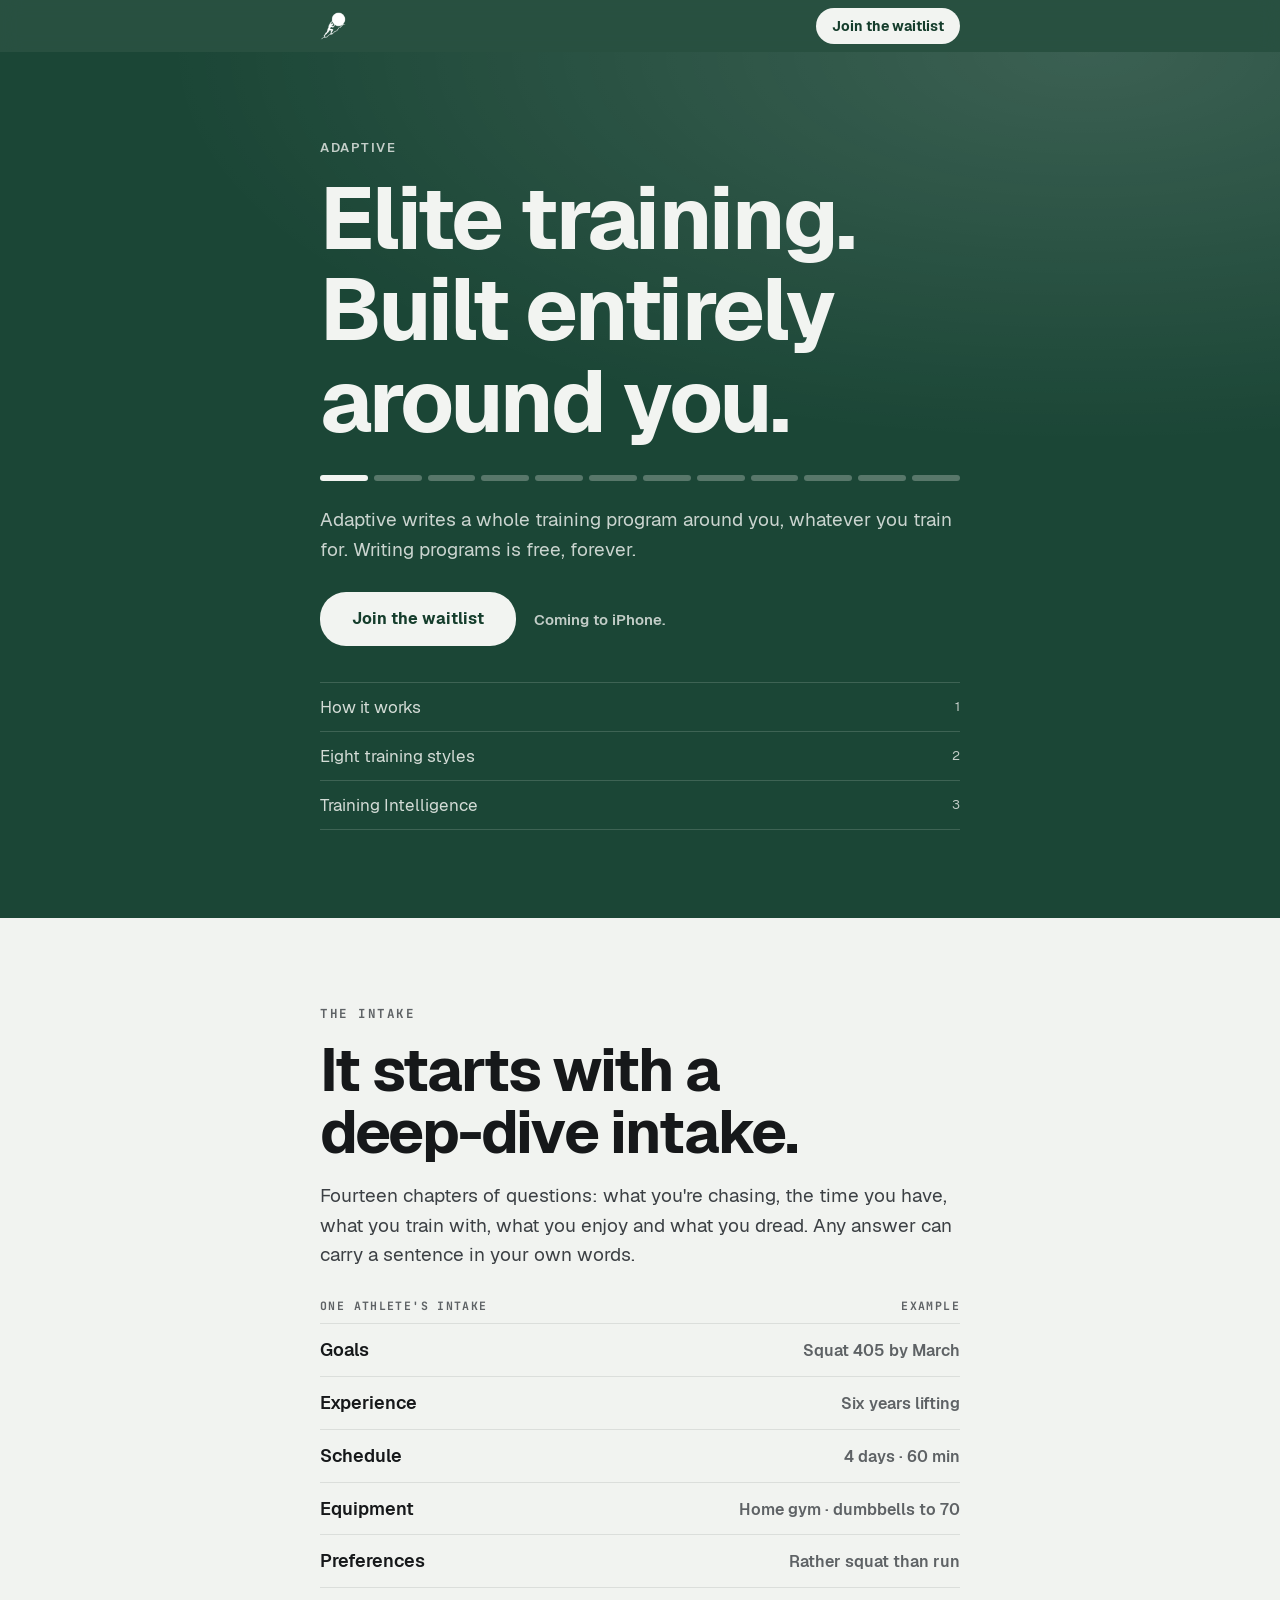
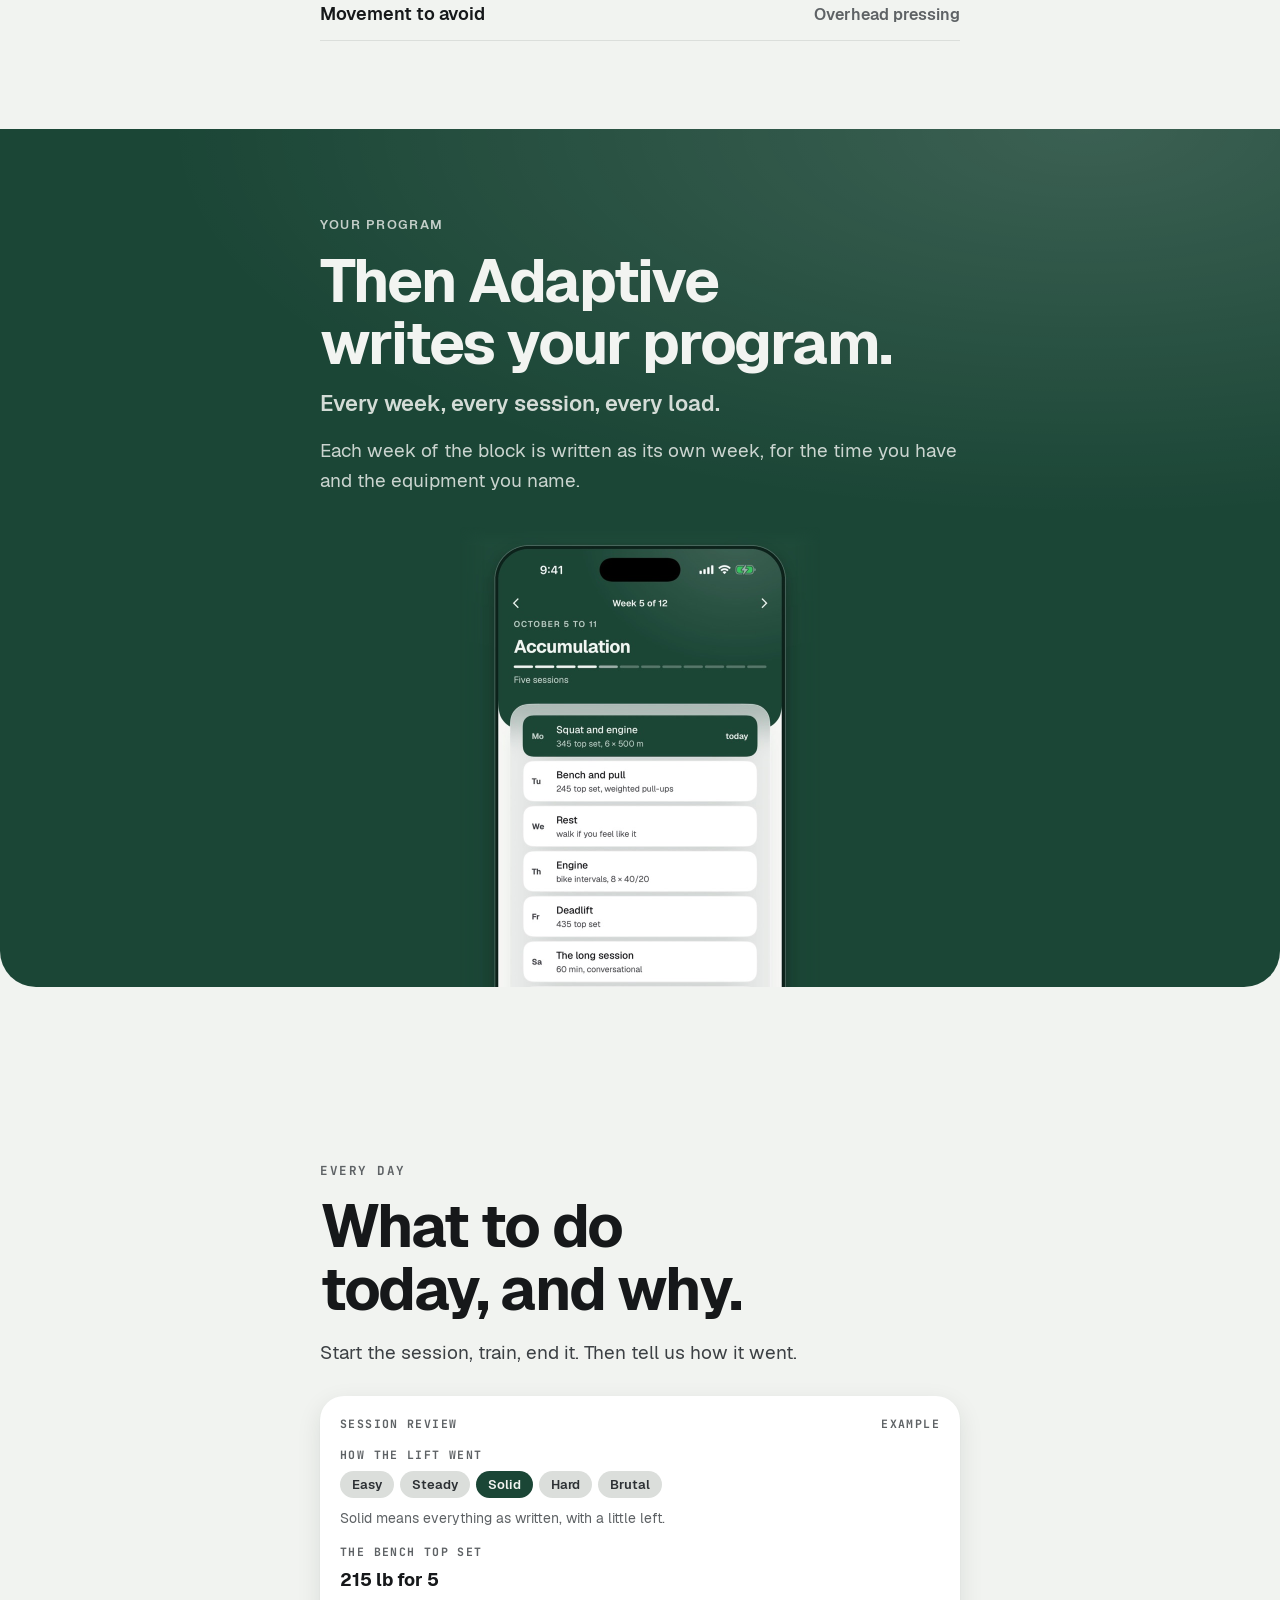
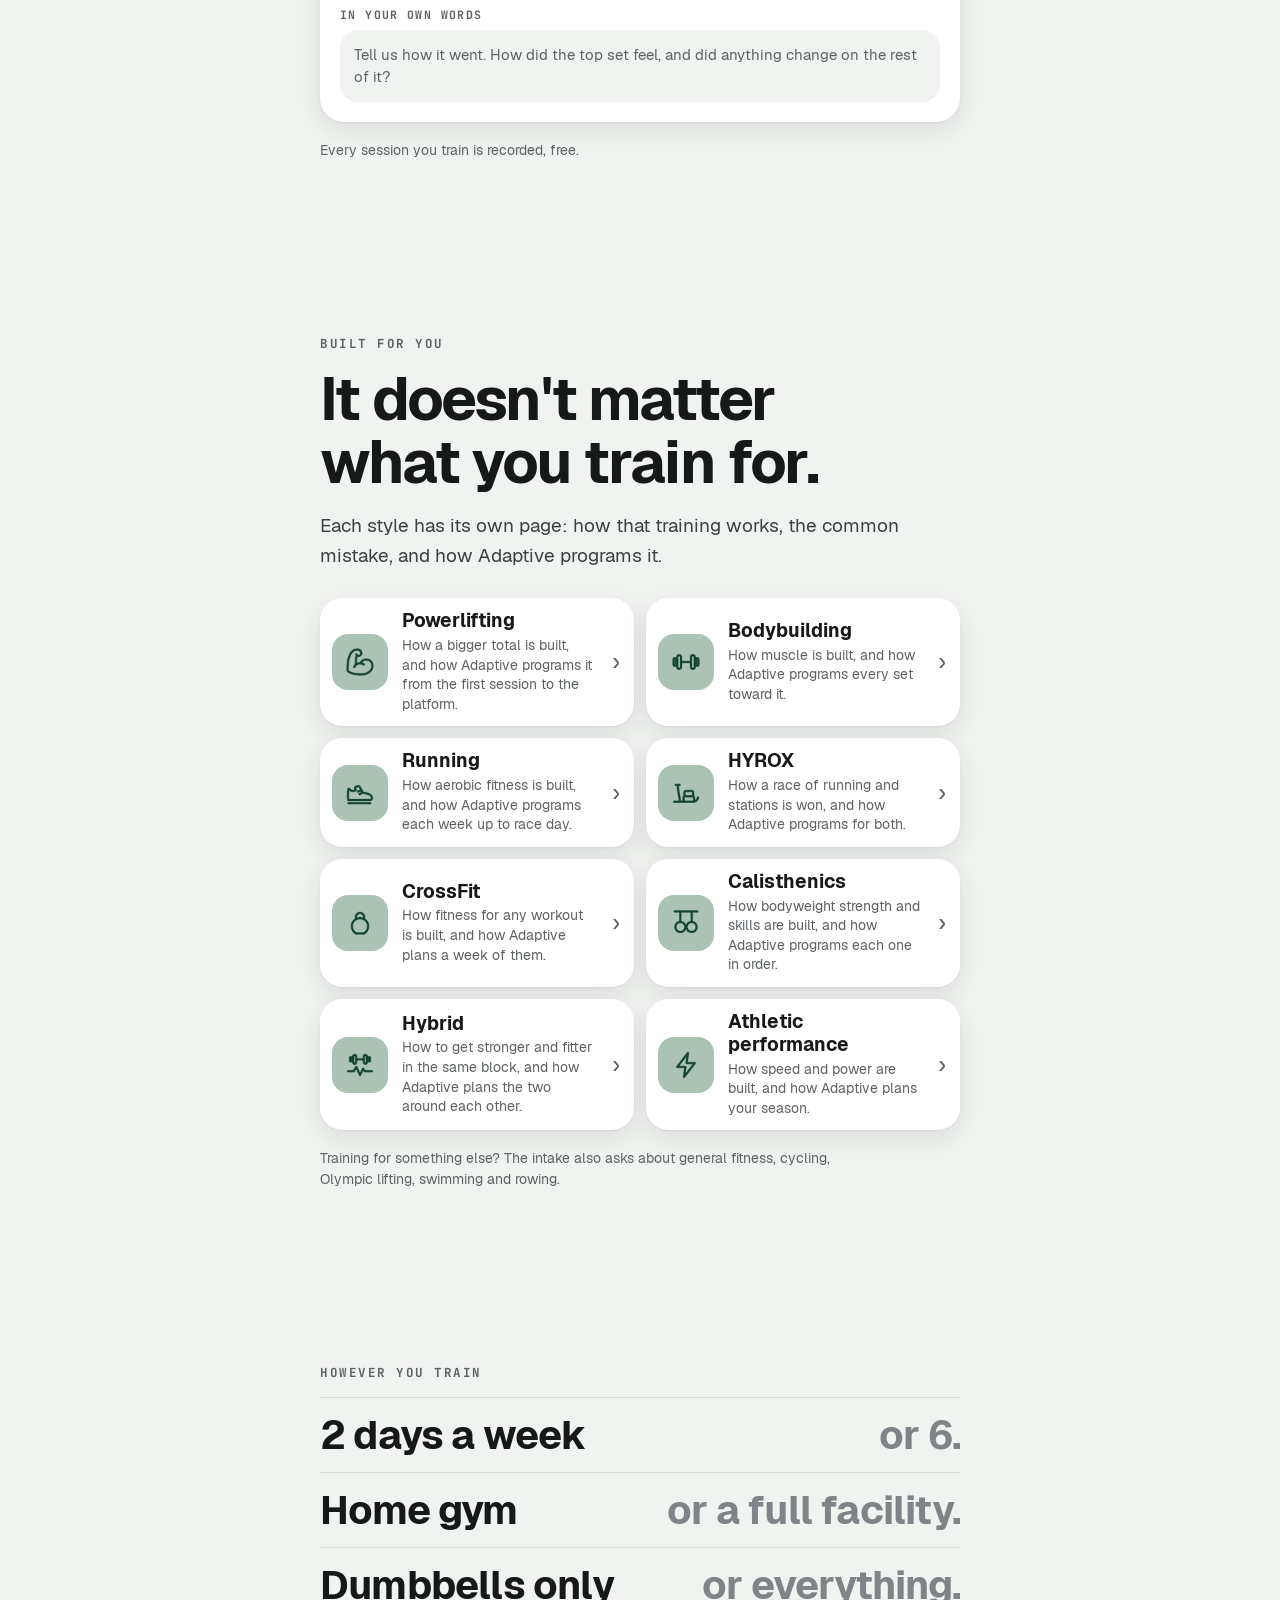
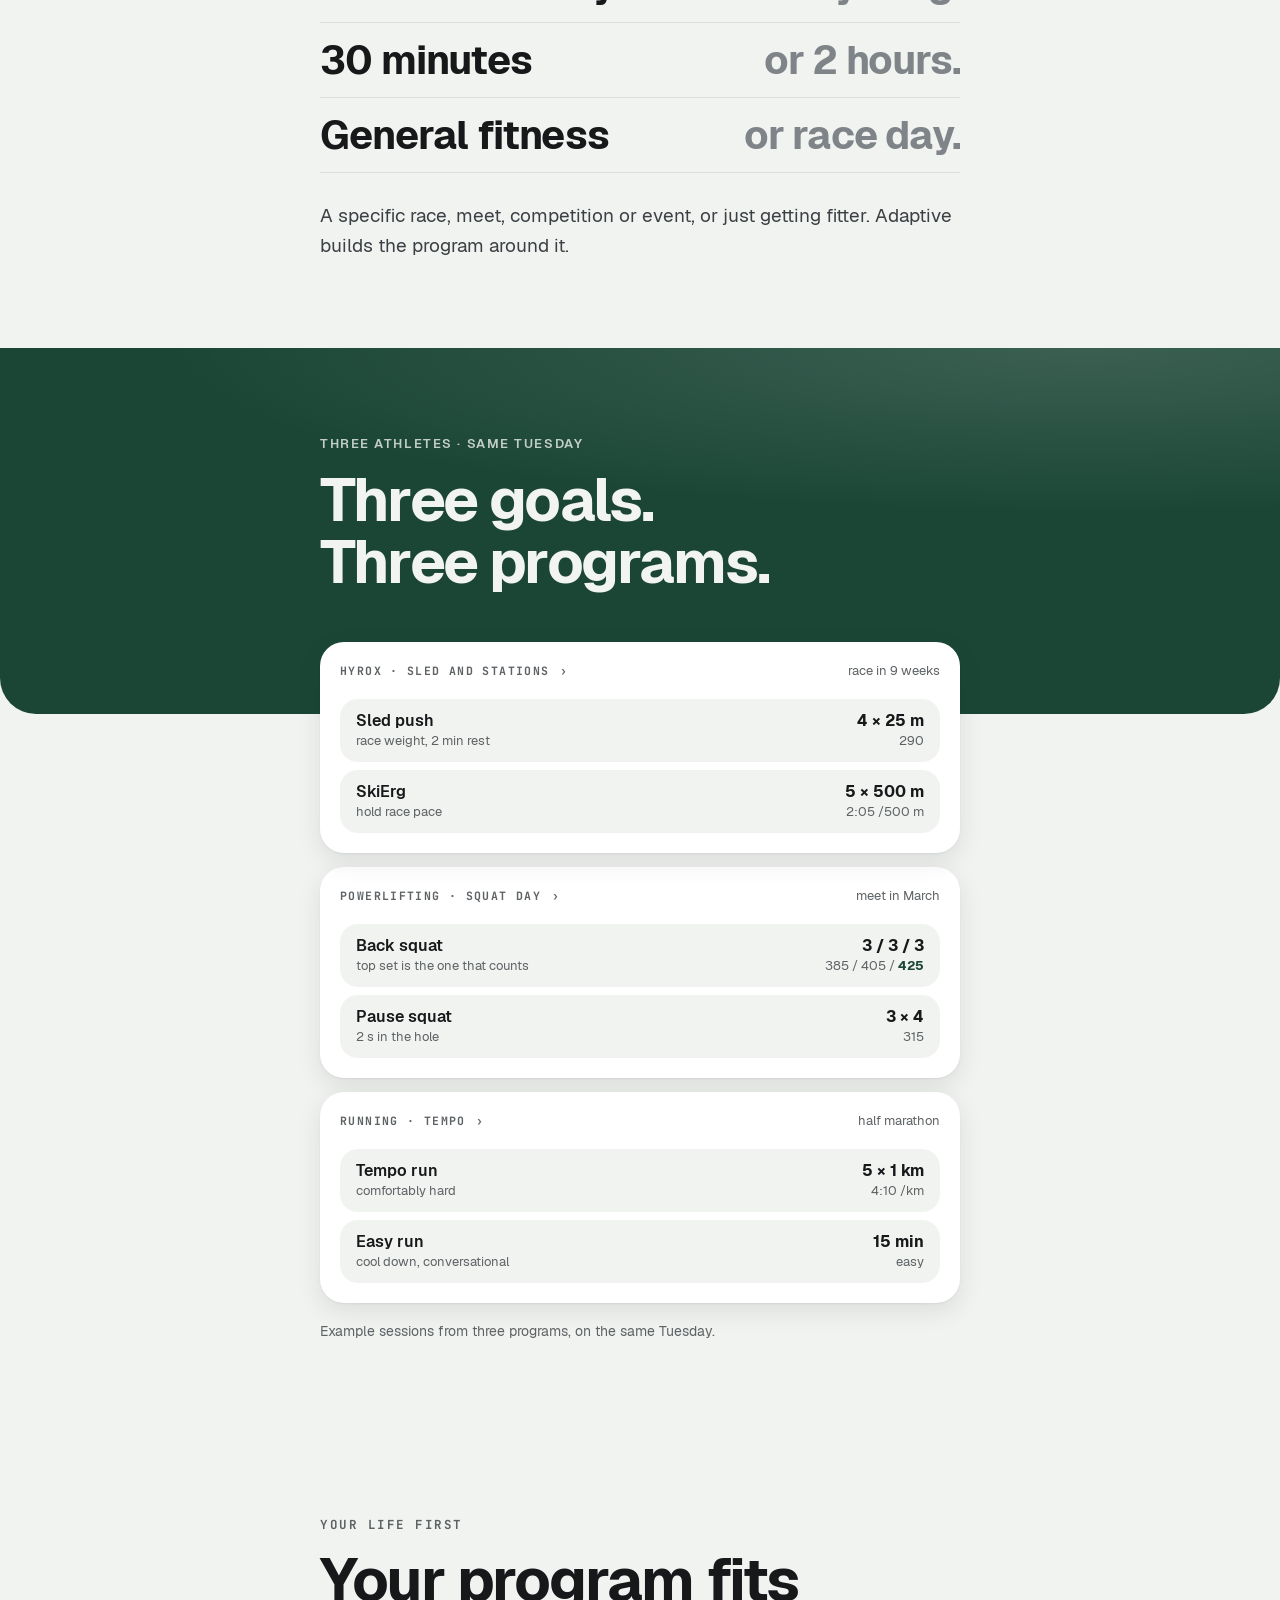
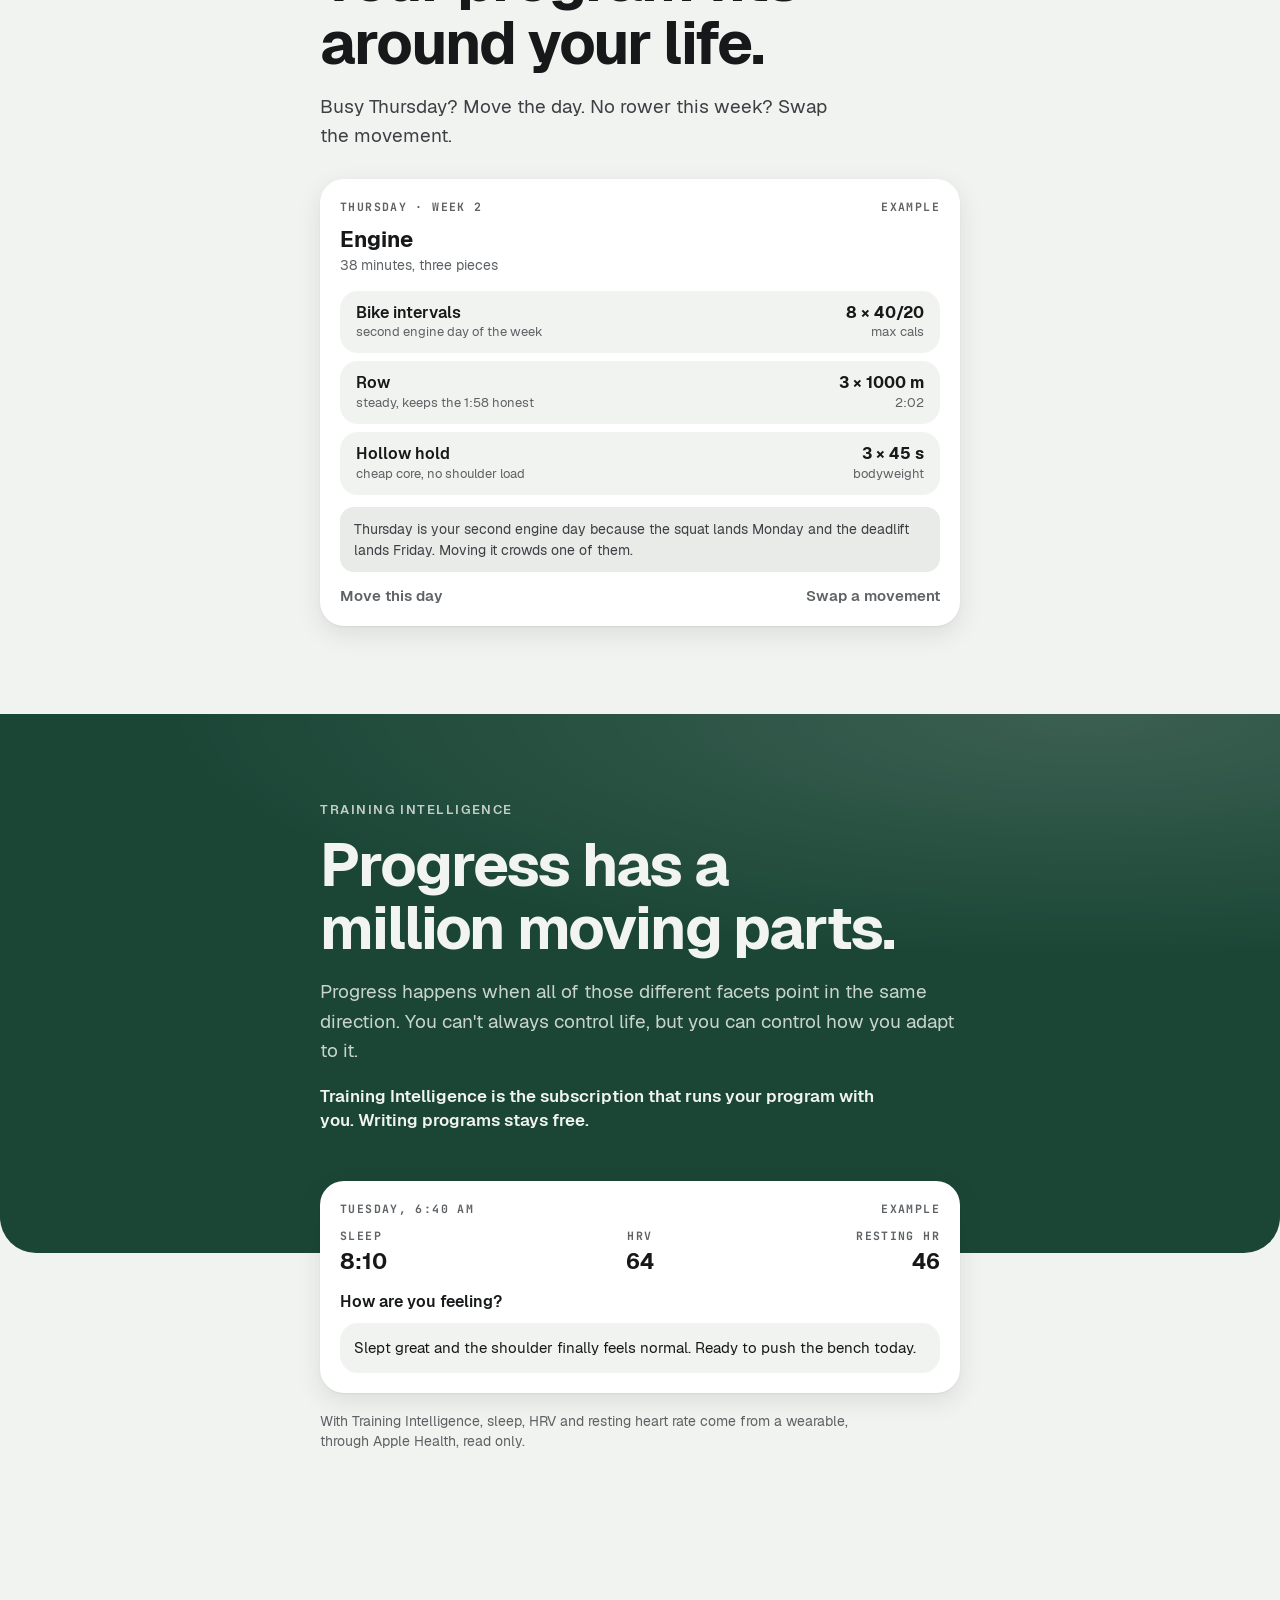
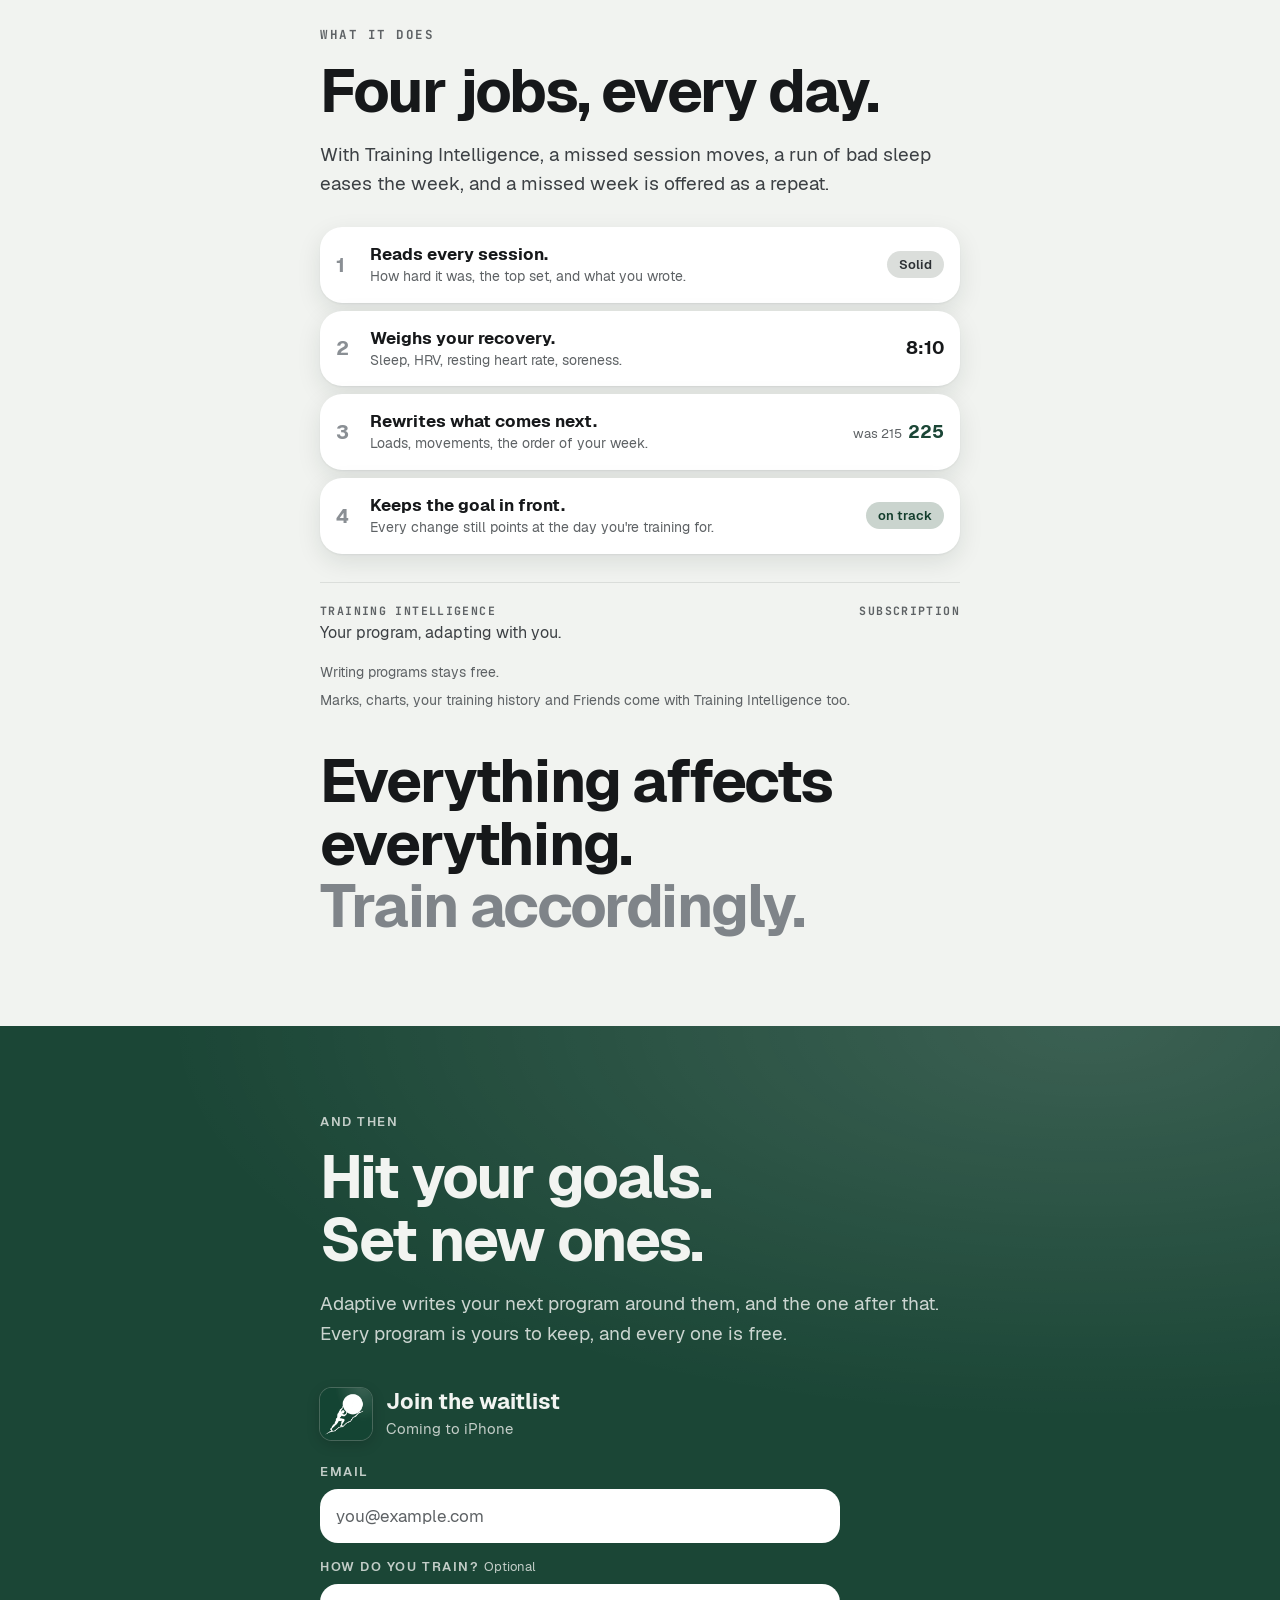
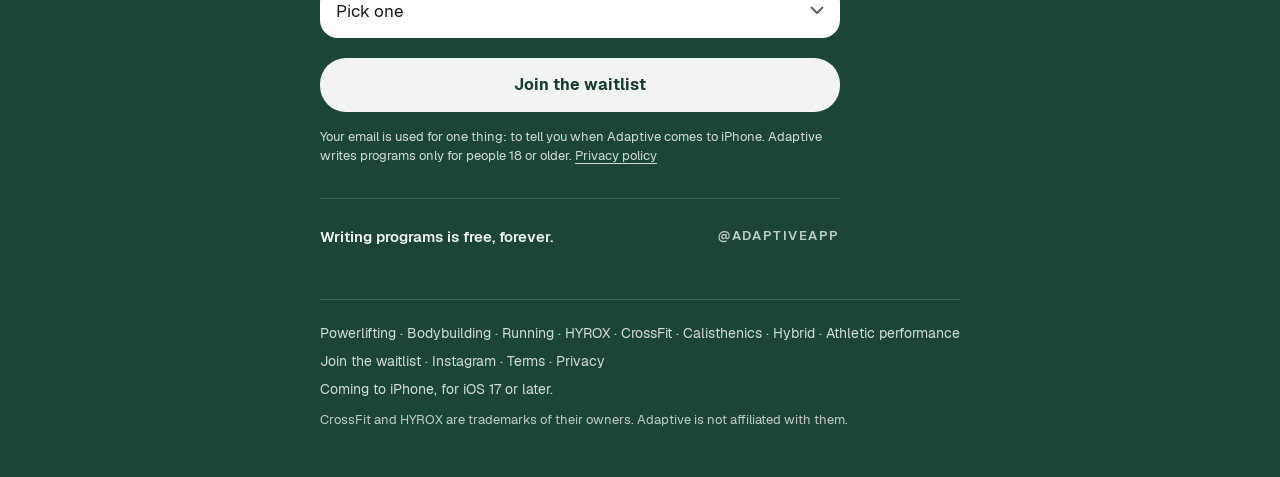
==== index.html @ ba1a84c3 "Rebuild from the app repository" ====
<!doctype html>
<html lang="en">
<head>
<meta charset="utf-8">
<meta name="viewport" content="width=device-width, initial-scale=1">
<title>Adaptive · Elite training, built entirely around you</title>
<meta name="description" content="Adaptive writes a whole training program around you, whatever you train for. Writing programs is free, forever. Coming to iPhone.">
<meta name="robots" content="index,follow">
<link rel="canonical" href="https://maxcasella.github.io/adaptive/">
<meta property="og:url" content="https://maxcasella.github.io/adaptive/">
<meta name="theme-color" content="#1b4636">
<meta name="color-scheme" content="light">
<meta property="og:type" content="website">
<meta property="og:site_name" content="Adaptive">
<meta property="og:title" content="Adaptive · Elite training, built entirely around you">
<meta property="og:description" content="Adaptive writes a whole training program around you, whatever you train for. Writing programs is free, forever. Coming to iPhone.">
<meta property="og:image" content="https://maxcasella.github.io/adaptive/assets/og/adaptive-og.png">
<meta property="og:image:type" content="image/png">
<meta property="og:image:width" content="1200">
<meta property="og:image:height" content="630">
<meta property="og:image:alt" content="Adaptive. Elite training, built entirely around you.">
<meta name="twitter:card" content="summary_large_image">
<meta name="twitter:title" content="Adaptive · Elite training, built entirely around you">
<meta name="twitter:description" content="Adaptive writes a whole training program around you, whatever you train for. Writing programs is free, forever. Coming to iPhone.">
<meta name="twitter:image" content="https://maxcasella.github.io/adaptive/assets/og/adaptive-og.png">
<meta name="twitter:image:alt" content="Adaptive. Elite training, built entirely around you.">
<link rel="icon" href="assets/icons/favicon.ico" sizes="32x32">
<link rel="icon" type="image/png" sizes="32x32" href="assets/icons/favicon-32.png">
<link rel="icon" type="image/png" sizes="16x16" href="assets/icons/favicon-16.png">
<link rel="apple-touch-icon" href="assets/icons/apple-touch-icon.png">
<link rel="stylesheet" href="styles.css">
<noscript><style>.wl{display:none}</style></noscript>
<script src="form.js" defer></script>
</head>
<body class="home">
<a class="skip" href="#main">Skip to content</a>
<header class="bar"><div class="wrap bar-in"><a class="mark" href="./"><img src="assets/logo/adaptive-mark-white.png" width="26" height="28" alt="Adaptive"></a><a class="pill-cta" data-cta href="#join">Join the waitlist</a></div></header>
<main id="main">
<section class="sec green hero" id="top"><div class="wrap">
<p class="eyebrow">Adaptive</p>
<h1>Elite training. Built entirely around you.</h1>
<div class="meter" aria-hidden="true"><i></i><i></i><i></i><i></i><i></i><i></i><i></i><i></i><i></i><i></i><i></i><i></i></div>
<p class="lede">Adaptive writes a whole training program around you, whatever you train for. Writing programs is free, forever.</p>
<div class="cta-row"><a class="btn" data-cta href="#join">Join the waitlist</a><span class="cta-note" data-prelaunch>Coming to iPhone.</span></div>
<nav aria-label="On this page"><ol class="chapters" role="list"><li><a href="#how"><span>How it works</span><span class="n" aria-hidden="true">1</span></a></li><li><a href="#styles"><span>Eight training styles</span><span class="n" aria-hidden="true">2</span></a></li><li><a href="#training-intelligence"><span>Training Intelligence</span><span class="n" aria-hidden="true">3</span></a></li></ol></nav>
</div></section>
<section class="sec field" id="how"><div class="wrap">
<p class="eyebrow">The intake</p>
<h2>It starts with a deep-dive intake.</h2>
<p class="body">Fourteen chapters of questions: what you&#x27;re chasing, the time you have, what you train with, what you enjoy and what you dread. Any answer can carry a sentence in your own words.</p>
<div class="intake"><div class="card-head"><p class="label">One athlete&#x27;s intake</p><span class="tag">Example</span></div><dl class="pairs"><div><dt>Goals</dt><dd>Squat 405 by March</dd></div><div><dt>Experience</dt><dd>Six years lifting</dd></div><div><dt>Schedule</dt><dd>4 days · 60 min</dd></div><div><dt>Equipment</dt><dd>Home gym · dumbbells to 70</dd></div><div><dt>Preferences</dt><dd>Rather squat than run</dd></div><div><dt>Movement to avoid</dt><dd>Overhead pressing</dd></div></dl></div>
</div></section>
<section class="sec panel" id="program"><div class="panel-top green has-phone"><div class="wrap">
<p class="eyebrow">Your program</p>
<h2>Then Adaptive writes your program.</h2>
<p class="panel-sub">Every week, every session, every load.</p>
<p class="body">Each week of the block is written as its own week, for the time you have and the equipment you name.</p>
</div>
<div class="phone-crop"><img src="assets/screens/02-program-phone-720.jpg" width="720" height="1215" alt="The Program tab in Adaptive: week 5 of 12, with the week&#x27;s sessions laid out day by day." loading="lazy" decoding="async"></div>
</div></section>
<section class="sec field" id="today"><div class="wrap">
<p class="eyebrow">Every day</p>
<h2>What to do today, and why.</h2>
<p class="body">Start the session, train, end it. Then tell us how it went.</p>
<div class="card review"><div class="card-head"><p class="label">Session review</p><span class="tag">Example</span></div>
<p class="label sub" id="lift-label">How the lift went</p>
<ul class="pills" role="list" aria-labelledby="lift-label"><li class="pill gray">Easy</li><li class="pill gray">Steady</li><li class="pill on">Solid<span class="sr-only">, picked</span></li><li class="pill gray">Hard</li><li class="pill gray">Brutal</li></ul>
<p class="card-note">Solid means everything as written, with a little left.</p>
<p class="label sub">The bench top set</p>
<p class="topset">215 lb for 5</p>
<p class="label sub">In your own words</p>
<p class="words">Tell us how it went. How did the top set feel, and did anything change on the rest of it?</p>
</div>
<p class="foot">Every session you train is recorded, free.</p>
</div></section>
<section class="sec field" id="styles"><div class="wrap">
<p class="eyebrow">Built for you</p>
<h2>It doesn&#x27;t matter what you train for.</h2>
<p class="body">Each style has its own page: how that training works, the common mistake, and how Adaptive programs it.</p>
<ul class="style-grid" role="list"><li><a class="style-card" href="powerlifting/"><img src="assets/styles/powerlifting.png" width="56" height="56" alt="" loading="lazy" decoding="async"><span class="sc-text"><span class="nm">Powerlifting</span><span class="in">How a bigger total is built, and how Adaptive programs it from the first session to the platform.</span></span><span class="chev" aria-hidden="true">›</span></a></li><li><a class="style-card" href="bodybuilding/"><img src="assets/styles/bodybuilding.png" width="56" height="56" alt="" loading="lazy" decoding="async"><span class="sc-text"><span class="nm">Bodybuilding</span><span class="in">How muscle is built, and how Adaptive programs every set toward it.</span></span><span class="chev" aria-hidden="true">›</span></a></li><li><a class="style-card" href="running/"><img src="assets/styles/running.png" width="56" height="56" alt="" loading="lazy" decoding="async"><span class="sc-text"><span class="nm">Running</span><span class="in">How aerobic fitness is built, and how Adaptive programs each week up to race day.</span></span><span class="chev" aria-hidden="true">›</span></a></li><li><a class="style-card" href="hyrox/"><img src="assets/styles/hyrox.png" width="56" height="56" alt="" loading="lazy" decoding="async"><span class="sc-text"><span class="nm">HYROX</span><span class="in">How a race of running and stations is won, and how Adaptive programs for both.</span></span><span class="chev" aria-hidden="true">›</span></a></li><li><a class="style-card" href="crossfit/"><img src="assets/styles/crossfit.png" width="56" height="56" alt="" loading="lazy" decoding="async"><span class="sc-text"><span class="nm">CrossFit</span><span class="in">How fitness for any workout is built, and how Adaptive plans a week of them.</span></span><span class="chev" aria-hidden="true">›</span></a></li><li><a class="style-card" href="calisthenics/"><img src="assets/styles/calisthenics.png" width="56" height="56" alt="" loading="lazy" decoding="async"><span class="sc-text"><span class="nm">Calisthenics</span><span class="in">How bodyweight strength and skills are built, and how Adaptive programs each one in order.</span></span><span class="chev" aria-hidden="true">›</span></a></li><li><a class="style-card" href="hybrid/"><img src="assets/styles/hybrid.png" width="56" height="56" alt="" loading="lazy" decoding="async"><span class="sc-text"><span class="nm">Hybrid</span><span class="in">How to get stronger and fitter in the same block, and how Adaptive plans the two around each other.</span></span><span class="chev" aria-hidden="true">›</span></a></li><li><a class="style-card" href="athletic-performance/"><img src="assets/styles/athletic-performance.png" width="56" height="56" alt="" loading="lazy" decoding="async"><span class="sc-text"><span class="nm">Athletic performance</span><span class="in">How speed and power are built, and how Adaptive plans your season.</span></span><span class="chev" aria-hidden="true">›</span></a></li></ul>
<p class="foot">Training for something else? The intake also asks about general fitness, cycling, Olympic lifting, swimming and rowing.</p>
</div></section>
<section class="sec field however" id="however"><div class="wrap">
<h2 class="eyebrow">However you train</h2>
<ul class="big" role="list"><li><span class="l">2 days a week</span><span class="m">or 6.</span></li><li><span class="l">Home gym</span><span class="m">or a full facility.</span></li><li><span class="l">Dumbbells only</span><span class="m">or everything.</span></li><li><span class="l">30 minutes</span><span class="m">or 2 hours.</span></li><li><span class="l">General fitness</span><span class="m">or race day.</span></li></ul>
<p class="body">A specific race, meet, competition or event, or just getting fitter. Adaptive builds the program around it.</p>
</div></section>
<section class="sec panel" id="three-goals"><div class="panel-top green"><div class="wrap">
<p class="eyebrow">Three athletes · Same Tuesday</p>
<h2>Three goals. Three programs.</h2>
</div></div>
<div class="wrap"><div class="card straddle"><div class="card-head"><a class="label label-link" href="hyrox/">HYROX · Sled and stations <span class="chev" aria-hidden="true">›</span></a><span class="tag tag-text">race in 9 weeks</span></div><ul class="rows" role="list"><li class="row"><span class="rl"><span class="t">Sled push</span><span class="s">race weight, 2 min rest</span></span><span class="rr"><span class="v">4 × 25 m</span><span class="d">290</span></span></li><li class="row"><span class="rl"><span class="t">SkiErg</span><span class="s">hold race pace</span></span><span class="rr"><span class="v">5 × 500 m</span><span class="d">2:05 /500 m</span></span></li></ul></div><div class="card"><div class="card-head"><a class="label label-link" href="powerlifting/">Powerlifting · Squat day <span class="chev" aria-hidden="true">›</span></a><span class="tag tag-text">meet in March</span></div><ul class="rows" role="list"><li class="row"><span class="rl"><span class="t">Back squat</span><span class="s">top set is the one that counts</span></span><span class="rr"><span class="v">3 / 3 / 3</span><span class="d">385 / 405 / <b class="g">425</b></span></span></li><li class="row"><span class="rl"><span class="t">Pause squat</span><span class="s">2 s in the hole</span></span><span class="rr"><span class="v">3 × 4</span><span class="d">315</span></span></li></ul></div><div class="card"><div class="card-head"><a class="label label-link" href="running/">Running · Tempo <span class="chev" aria-hidden="true">›</span></a><span class="tag tag-text">half marathon</span></div><ul class="rows" role="list"><li class="row"><span class="rl"><span class="t">Tempo run</span><span class="s">comfortably hard</span></span><span class="rr"><span class="v">5 × 1 km</span><span class="d">4:10 /km</span></span></li><li class="row"><span class="rl"><span class="t">Easy run</span><span class="s">cool down, conversational</span></span><span class="rr"><span class="v">15 min</span><span class="d">easy</span></span></li></ul></div><p class="foot">Example sessions from three programs, on the same Tuesday.</p></div>
</section>
<section class="sec field" id="your-life"><div class="wrap">
<p class="eyebrow">Your life first</p>
<h2>Your program fits around your life.</h2>
<p class="body">Busy Thursday? Move the day. No rower this week? Swap the movement.</p>
<div class="card"><div class="card-head"><p class="label">Thursday · Week 2</p><span class="tag">Example</span></div>
<p class="card-title">Engine</p><p class="card-title-sub">38 minutes, three pieces</p>
<ul class="rows" role="list"><li class="row"><span class="rl"><span class="t">Bike intervals</span><span class="s">second engine day of the week</span></span><span class="rr"><span class="v">8 × 40/20</span><span class="d">max cals</span></span></li><li class="row"><span class="rl"><span class="t">Row</span><span class="s">steady, keeps the 1:58 honest</span></span><span class="rr"><span class="v">3 × 1000 m</span><span class="d">2:02</span></span></li><li class="row"><span class="rl"><span class="t">Hollow hold</span><span class="s">cheap core, no shoulder load</span></span><span class="rr"><span class="v">3 × 45 s</span><span class="d">bodyweight</span></span></li></ul>
<p class="note-box">Thursday is your second engine day because the squat lands Monday and the deadlift lands Friday. Moving it crowds one of them.</p>
<div class="actions"><span>Move this day</span><span>Swap a movement</span></div>
</div>
</div></section>
<section class="sec panel" id="training-intelligence"><div class="panel-top green"><div class="wrap">
<p class="eyebrow">Training Intelligence</p>
<h2>Progress has a million moving parts.</h2>
<p class="body">Progress happens when all of those different facets point in the same direction. You can&#x27;t always control life, but you can control how you adapt to it.</p>
<p class="ti-line">Training Intelligence is the subscription that runs your program with you. Writing programs stays free.</p>
</div></div>
<div class="wrap"><div class="card straddle"><div class="card-head"><p class="label">Tuesday, 6:40 AM</p><span class="tag">Example</span></div>
<div class="stats"><div><p class="label">Sleep</p><p class="stat">8:10</p></div><div><p class="label">HRV</p><p class="stat">64</p></div><div><p class="label">Resting HR</p><p class="stat">46</p></div></div>
<p class="ask">How are you feeling?</p>
<p class="words ink">Slept great and the shoulder finally feels normal. Ready to push the bench today.</p>
</div>
<p class="foot">With Training Intelligence, sleep, HRV and resting heart rate come from a wearable, through Apple Health, read only.</p></div>
</section>
<section class="sec field" id="what-it-does"><div class="wrap">
<p class="eyebrow">What it does</p>
<h2>Four jobs, every day.</h2>
<p class="body">With Training Intelligence, a missed session moves, a run of bad sleep eases the week, and a missed week is offered as a repeat.</p>
<ol class="jobs" role="list"><li class="job"><span class="jn" aria-hidden="true">1</span><span class="jt"><span class="t">Reads every session.</span><span class="s">How hard it was, the top set, and what you wrote.</span></span><span class="pill gray">Solid</span></li><li class="job"><span class="jn" aria-hidden="true">2</span><span class="jt"><span class="t">Weighs your recovery.</span><span class="s">Sleep, HRV, resting heart rate, soreness.</span></span><span class="jv"><b>8:10</b></span></li><li class="job"><span class="jn" aria-hidden="true">3</span><span class="jt"><span class="t">Rewrites what comes next.</span><span class="s">Loads, movements, the order of your week.</span></span><span class="jv"><span class="was">was 215</span> <b class="g">225</b></span></li><li class="job"><span class="jn" aria-hidden="true">4</span><span class="jt"><span class="t">Keeps the goal in front.</span><span class="s">Every change still points at the day you&#x27;re training for.</span></span><span class="pill sage">on track</span></li></ol>
<div class="ti-row"><div class="card-head"><p class="label">Training Intelligence</p><span class="tag">Subscription</span></div><p class="ti-row-sub">Your program, adapting with you.</p></div>
<p class="foot">Writing programs stays free.</p><p class="foot">Marks, charts, your training history and Friends come with Training Intelligence too.</p>
<p class="closer">Everything affects everything. <span class="mute">Train accordingly.</span></p>
</div></section>
<section class="sec green last" id="and-then"><div class="wrap">
<p class="eyebrow">And then</p>
<h2>Hit your goals. Set new ones.</h2>
<p class="body">Adaptive writes your next program around them, and the one after that. Every program is yours to keep, and every one is free.</p>
<div class="join" id="join" data-join>
<div class="join-head" data-prelaunch><img src="assets/icons/apple-touch-icon.png" width="52" height="52" alt="" class="app-icon" loading="lazy" decoding="async"><div><h3 class="join-title" id="wl-title">Join the waitlist</h3><p class="join-sub">Coming to iPhone</p></div></div><form class="wl" data-waitlist method="post" novalidate aria-labelledby="wl-title">
<div class="fld"><label for="wl-email">Email</label>
<input id="wl-email" name="email" type="email" required autocomplete="email" inputmode="email" autocapitalize="off" autocorrect="off" spellcheck="false" maxlength="254" enterkeyhint="go" placeholder="you@example.com" aria-describedby="wl-msg"></div>
<div class="fld"><label for="wl-style">How do you train? <span class="opt">Optional</span></label>
<select id="wl-style" name="style"><option value="">Pick one</option><option value="powerlifting">Powerlifting</option><option value="bodybuilding">Bodybuilding</option><option value="running">Running</option><option value="hyrox">HYROX</option><option value="crossfit">CrossFit</option><option value="calisthenics">Calisthenics</option><option value="hybrid">Hybrid</option><option value="athletic">Athletic performance</option><option value="other">Something else</option></select></div>
<div class="hp" aria-hidden="true"><label for="wl-website">Leave this empty</label><input id="wl-website" name="website" type="text" tabindex="-1" autocomplete="off"></div>
<button type="submit" class="btn" disabled>Join the waitlist</button>
<p class="wl-msg" id="wl-msg" role="status" aria-live="polite" data-msg></p>
<p class="fine">Your email is used for one thing: to tell you when Adaptive comes to iPhone. Adaptive writes programs only for people 18 or older. <a href="https://maxcasella.github.io/adaptive-legal/privacy.html#the-waitlist">Privacy policy</a></p>
</form>
<noscript><p class="fine nojs">The waitlist needs JavaScript. Turn it on and reload to join.</p></noscript>
<div class="joined" data-joined hidden>
<h3 tabindex="-1">You&#x27;re on the waitlist.</h3>
<p>Adaptive will email <span data-joined-email></span> when it comes to iPhone.</p>
<button type="button" class="linkish" data-again>Use a different address</button>
<p>Follow along on Instagram, <a href="https://www.instagram.com/adaptiveapp/">@adaptiveapp</a>.</p>
</div>
<div class="join-close"><p>Writing programs is free, forever.</p><a href="https://www.instagram.com/adaptiveapp/">@adaptiveapp</a></div>
</div>
</div></section>
</main>
<footer class="site-foot"><div class="wrap"><nav aria-label="Training styles"><p><a href="powerlifting/">Powerlifting</a><span class="sep" aria-hidden="true"> · </span><a href="bodybuilding/">Bodybuilding</a><span class="sep" aria-hidden="true"> · </span><a href="running/">Running</a><span class="sep" aria-hidden="true"> · </span><a href="hyrox/">HYROX</a><span class="sep" aria-hidden="true"> · </span><a href="crossfit/">CrossFit</a><span class="sep" aria-hidden="true"> · </span><a href="calisthenics/">Calisthenics</a><span class="sep" aria-hidden="true"> · </span><a href="hybrid/">Hybrid</a><span class="sep" aria-hidden="true"> · </span><a href="athletic-performance/">Athletic performance</a></p></nav>
<p><a data-cta href="waitlist/">Join the waitlist</a><span class="sep" aria-hidden="true"> · </span><a href="https://www.instagram.com/adaptiveapp/">Instagram</a><span class="sep" aria-hidden="true"> · </span><a href="https://maxcasella.github.io/adaptive-legal/terms.html">Terms</a><span class="sep" aria-hidden="true"> · </span><a href="https://maxcasella.github.io/adaptive-legal/privacy.html">Privacy</a></p>
<p data-prelaunch>Coming to iPhone, for iOS 17 or later.</p>
<p class="tm">CrossFit and HYROX are trademarks of their owners. Adaptive is not affiliated with them.</p></div></footer>
</body>
</html>
---- styles.css ----
/* Adaptive website. Tokens from the app's theme and the story highlights; one rule set per component. */

@font-face{font-family:"Geist";src:url("assets/fonts/Geist-Regular.woff") format("woff"),url("assets/fonts/Geist-Regular.ttf") format("truetype");font-weight:400;font-style:normal;font-display:swap}
@font-face{font-family:"Geist";src:url("assets/fonts/Geist-SemiBold.woff") format("woff"),url("assets/fonts/Geist-SemiBold.ttf") format("truetype");font-weight:600;font-style:normal;font-display:swap}
@font-face{font-family:"Geist";src:url("assets/fonts/Geist-Bold.woff") format("woff"),url("assets/fonts/Geist-Bold.ttf") format("truetype");font-weight:700;font-style:normal;font-display:swap}
@font-face{font-family:"JetBrains Mono";src:url("assets/fonts/JetBrainsMono-Bold.woff") format("woff"),url("assets/fonts/JetBrainsMono-Bold.ttf") format("truetype");font-weight:700;font-style:normal;font-display:swap}

:root{
  --green:#1b4636; --green-pressed:#153d2c; --green-pill-ink:#123d2c;
  --field:#f1f3f0; --card:#ffffff; --row:#f1f3f0;
  --ink-1:#16181a; --ink-2:#3c4044; --ink-3:#5e6265;
  --ink-4:#8a8f94;
  --ink-4-text:#7f8489;
  --red:#7a2828; --sage:#a9c2b4; --sage-card:#bbcdc6; --sage-row:#b2c4bc;
  --on-green:#f2f4f1; --on-green-sub:rgba(242,244,241,.86); --on-green-body:rgba(242,244,241,.82);
  --on-green-muted:rgba(242,244,241,.78); --rule-on-green:rgba(242,244,241,.16); --meter-off:rgba(242,244,241,.28);
  --rule:rgba(23,40,32,.10);
  --pill-sage:#cad4ce; --pill-sage-ink:#123d2c; --pill-gray:#dbdedb; --pill-gray-ink:#2c3034;
  --bar-gray:#d1d4d2; --stub:#e7e9e8; --memo-top:#c6d5cf; --memo-bottom:#fbfcfb;
  --shadow-card:0 1px 2px rgba(23,40,32,.06),0 8px 24px rgba(23,40,32,.10);
  --shadow-cta:0 6px 18px rgba(27,70,54,.35);
  --glow:radial-gradient(120% 75% at 85% 0%,rgba(255,255,255,.14) 0%,rgba(255,255,255,0) 60%);
  --font-sans:"Geist",ui-sans-serif,system-ui,-apple-system,"Helvetica Neue",Arial,sans-serif;
  --font-mono:"JetBrains Mono",ui-monospace,"SF Mono",Menlo,Consolas,monospace;
  --r-card:24px; --r-row:18px; --r-pill:15px; --r-btn:26px; --r-panel:36px; --r-tile:16px; --r-style:22px;
}

/* Base */
*,*::before,*::after{box-sizing:border-box}
html{background:var(--green);-webkit-text-size-adjust:100%;text-size-adjust:100%;scroll-padding-top:64px}
@media (prefers-reduced-motion:no-preference){html{scroll-behavior:smooth}}
body{margin:0;background:var(--field);color:var(--ink-2);font:400 17px/1.55 var(--font-sans);-webkit-font-smoothing:antialiased;-moz-osx-font-smoothing:grayscale}
img{display:block;max-width:100%;height:auto}
h1,h2,h3,p,ul,ol,dl,dd,figure{margin:0}
ul,ol{padding:0;list-style:none}
a{color:inherit;text-underline-offset:3px}
b,strong{font-weight:700}
button,input,select{font:inherit}
[hidden]{display:none !important}
:focus-visible{outline:2px solid var(--green);outline-offset:2px}
.green :focus-visible,.bar :focus-visible,.site-foot :focus-visible{outline-color:var(--on-green)}
.sr-only{position:absolute;width:1px;height:1px;padding:0;margin:-1px;overflow:hidden;clip:rect(0,0,0,0);white-space:nowrap;border:0}
.skip{position:absolute;left:12px;top:-60px;z-index:20;background:var(--on-green);color:var(--green-pressed);padding:10px 14px;border-radius:12px;font-weight:700;text-decoration:none}
.skip:focus{top:8px}
.wrap{max-width:680px;margin:0 auto;padding:0 20px}

/* Sections */
.sec{padding:56px 0}
.green{background:var(--glow),var(--green);color:var(--on-green)}
.field{background:var(--field)}
@media (min-width:900px){.sec{padding:88px 0}body{font-size:19px}}

/* Type */
h1{font:700 clamp(36px,11vw,88px)/1.04 var(--font-sans);letter-spacing:-.03em;color:var(--ink-1);text-wrap:balance;overflow-wrap:break-word}
h2,.closer{font:700 clamp(32px,8.6vw,60px)/1.04 var(--font-sans);letter-spacing:-.03em;color:var(--ink-1);text-wrap:balance;overflow-wrap:break-word}
.green h1,.green h2{color:var(--on-green)}
.eyebrow{display:block;font:700 12.5px/1.3 var(--font-mono);letter-spacing:.12em;text-transform:uppercase;color:var(--ink-3);margin-bottom:16px;text-wrap:balance}
.green .eyebrow{font:600 13px/1.3 var(--font-sans);letter-spacing:.12em;color:var(--on-green-muted)}
.body,.lede{max-width:34em;margin-top:18px;color:var(--ink-2);text-wrap:pretty}
.row .s,.ruled .d,.foot,.card-note,.memo p{text-wrap:pretty}
.green .body,.green .lede{color:var(--on-green-body)}
.panel-sub{margin-top:14px;font:600 clamp(18px,4.8vw,22px)/1.35 var(--font-sans);color:var(--on-green-sub)}
.foot{margin-top:18px;max-width:40em;font-size:14px;line-height:1.45;color:var(--ink-3)}
.foot + .foot{margin-top:8px}
.green .foot{color:var(--on-green-muted)}
.mute{color:var(--ink-4-text)}
.green .mute{color:var(--on-green-muted)}
.label{font:700 11.5px/1.35 var(--font-mono);letter-spacing:.12em;text-transform:uppercase;color:var(--ink-3);text-wrap:balance}
.label.sub{margin:16px 0 8px}
.chev{display:inline-block;margin-left:2px}

/* 1. Sticky bar */
.bar{position:sticky;top:0;z-index:10;height:52px;background:rgba(27,70,54,.94);-webkit-backdrop-filter:saturate(140%) blur(10px);backdrop-filter:saturate(140%) blur(10px);color:var(--on-green)}
.bar-in{height:100%;display:flex;align-items:center;justify-content:space-between}
.mark{display:inline-flex;align-items:center;min-height:44px;min-width:44px}
.mark img{height:28px;width:auto}
.pill-cta{display:inline-flex;align-items:center;height:36px;padding:0 16px;border-radius:18px;background:var(--on-green);color:var(--green-pressed);font:700 14px/1 var(--font-sans);text-decoration:none;white-space:nowrap}
.pill-cta:hover{background:#e3e8e4}
.pill-cta{transition:opacity .2s,visibility .2s}
.pill-cta.away{opacity:0;visibility:hidden}

/* 4. Hero and style intros */
.hero h1,.intro h1{margin-top:4px}
.meter{display:flex;gap:6px;margin-top:28px}
.meter i{flex:1;height:6px;border-radius:3px;background:var(--meter-off)}
.meter i:first-child{background:var(--on-green)}
.hero .lede{margin-top:24px}
.cta-row{display:flex;flex-wrap:wrap;align-items:center;gap:14px 18px;margin-top:28px}
.cta-note{font:600 15px/1.3 var(--font-sans);color:var(--on-green-muted)}
@media (min-width:420px){.cta-row .btn{width:auto;padding:0 32px}}
.intro-free{margin-top:24px;font-size:14px;line-height:1.5;color:var(--on-green-sub)}

/* 6. Chapter list */
.chapters{margin-top:36px;border-top:1px solid var(--rule-on-green)}
.chapters li{border-bottom:1px solid var(--rule-on-green)}
.chapters a{display:flex;align-items:center;justify-content:space-between;gap:16px;min-height:48px;padding:6px 0;text-decoration:none;color:var(--on-green-sub);font-size:17px;line-height:1.3}
.chapters a:hover span:first-child{text-decoration:underline}
.chapters .n{font-size:13px;color:var(--on-green-muted)}

/* 7. Panel */
.sec.panel{padding:0 0 56px;background:var(--field)}
.panel-top{border-radius:0 0 28px 28px;padding:56px 0 104px}
@media (min-width:600px){.panel-top{border-radius:0 0 36px 36px}}
@media (min-width:900px){.panel-top{padding:88px 0 120px}.sec.panel{padding-bottom:88px}}
.straddle{margin-top:-72px !important;position:relative}

/* 8. Screenshot frame */
.panel-top.has-phone{padding-bottom:0;overflow:hidden}
.phone-crop{height:380px;margin-top:32px;overflow:hidden}
.phone-crop img{width:300px;margin:0 auto;-webkit-mask-image:linear-gradient(90deg,transparent,#000 7%,#000 93%,transparent),linear-gradient(transparent,#000 3%);-webkit-mask-composite:source-in;mask-image:linear-gradient(90deg,transparent,#000 7%,#000 93%,transparent),linear-gradient(transparent,#000 3%);mask-composite:intersect}
@media (min-width:900px){.phone-crop{height:460px}.phone-crop img{width:360px}}

/* 9. Ruled list */
.ruled{margin-top:28px;border-top:1px solid var(--rule)}
.ruled li{padding:14px 0;border-bottom:1px solid var(--rule)}
.ruled .t{display:block;font:600 18px/1.3 var(--font-sans);color:var(--ink-1)}
.ruled .d{display:block;margin-top:3px;font-size:15px;line-height:1.45;color:var(--ink-3)}

/* 10. Ruled pairs */
.intake{margin-top:28px}
.intake .card-head{margin-bottom:10px}
.pairs{margin-top:28px;border-top:1px solid var(--rule)}
.intake .pairs{margin-top:0}
.pairs div{display:flex;flex-wrap:wrap;align-items:baseline;justify-content:space-between;gap:4px 16px;padding:14px 0;border-bottom:1px solid var(--rule)}
.pairs dt{font:600 18px/1.3 var(--font-sans);color:var(--ink-1)}
.pairs dd{margin-left:auto;font:600 16px/1.3 var(--font-sans);color:var(--ink-3);text-align:right}
.pairs .r{color:var(--red)}
.big{margin-top:8px;border-top:1px solid var(--rule)}
.big li{display:flex;flex-wrap:wrap;align-items:baseline;justify-content:space-between;gap:0 16px;padding:14px 0;border-bottom:1px solid var(--rule);font:700 clamp(22px,6vw,40px)/1.15 var(--font-sans);letter-spacing:-.02em}
.big .l{color:var(--ink-1)}
.big .m{margin-left:auto;color:var(--ink-4-text);text-align:right}
.however .body{margin-top:28px}

/* 11. Ruled table */
.tagged{margin-top:28px}
.tagged .card-head{margin-bottom:10px}
.tagged .table-wrap,.tagged .pairs{margin-top:0}
.table-wrap{margin-top:28px}
.rt{width:100%;border-collapse:collapse;font-size:16px;line-height:1.3}
.rt th{padding:0 0 10px;border-bottom:1px solid var(--rule);font:700 11.5px/1.3 var(--font-mono);letter-spacing:.12em;text-transform:uppercase;color:var(--ink-3);text-align:left;vertical-align:bottom}
.rt td{padding:14px 0;border-bottom:1px solid var(--rule);vertical-align:baseline}
.rt td:first-child{font-weight:600;color:var(--ink-1)}
.rt td:nth-child(2),.rt th:nth-child(2){text-align:right;color:var(--ink-3);padding-left:12px}
.rt td:last-child,.rt th:last-child{text-align:right;padding-left:16px;white-space:nowrap}
.rt td:last-child{font-weight:600;color:var(--ink-3)}
.rt .r{color:var(--red)}

/* 12. Data card */
.card{margin-top:28px;padding:16px;border-radius:var(--r-card);background:var(--card);box-shadow:var(--shadow-card);color:var(--ink-1)}
.card + .card{margin-top:14px}
@media (min-width:600px){.card{padding:20px}}
.card-head{display:flex;align-items:baseline;justify-content:space-between;gap:12px;margin-bottom:12px}
.tag{flex-shrink:0;font:700 11.5px/1.35 var(--font-mono);letter-spacing:.12em;text-transform:uppercase;color:var(--ink-3)}
.tag-text{font:400 13px/1.35 var(--font-sans);letter-spacing:0;text-transform:none}
.label-link{text-decoration:none;min-height:24px}
.label-link:hover{text-decoration:underline}
.rows{display:grid;gap:8px}
.row{display:flex;align-items:center;justify-content:space-between;gap:12px;min-height:60px;padding:12px 16px;border-radius:var(--r-row);background:var(--row)}
.rl,.rr{display:flex;flex-direction:column;min-width:0}
.rr{flex-shrink:0;align-items:flex-end;text-align:right}
.row .t{font:600 16px/1.3 var(--font-sans);color:var(--ink-1)}
.row .s{font-size:13px;line-height:1.4;color:var(--ink-3)}
.row .v{font:700 16px/1.3 var(--font-sans);color:var(--ink-1);white-space:nowrap}
.row .d{font-size:13px;line-height:1.4;color:var(--ink-3);white-space:nowrap}
.g{color:var(--green)}
.r{color:var(--red)}
.d .g{font-weight:700}
.card-note{margin-top:10px;font-size:14px;line-height:1.45;color:var(--ink-3)}
.card-title{font:700 22px/1.2 var(--font-sans);color:var(--ink-1)}
.card-title-sub{margin:2px 0 14px;font-size:14px;color:var(--ink-3)}
.note-box{margin-top:12px;padding:12px 14px;border-radius:14px;background:#e9ebe9;font-size:14px;line-height:1.45;color:var(--ink-2)}
.actions{display:flex;justify-content:space-between;gap:12px;margin-top:14px;font:600 15px/1.3 var(--font-sans);color:var(--ink-3)}
.hair{height:0;margin:16px 0;border:0;border-top:1px solid var(--rule)}
.review .pills{display:flex;flex-wrap:wrap;gap:6px}
.topset{font:700 18px/1.3 var(--font-sans);color:var(--ink-1)}
.words{padding:14px;border-radius:var(--r-row);background:var(--row);font-size:15px;line-height:1.45;color:var(--ink-3)}
.words.ink{color:var(--ink-1)}
.stats{display:grid;grid-template-columns:repeat(3,1fr);gap:8px}
.stats div:nth-child(2){text-align:center}
.stats div:last-child{text-align:right}
.stat{margin-top:4px;font:700 22px/1.2 var(--font-sans);color:var(--ink-1)}
.ask{margin:18px 0 10px;font:600 16px/1.3 var(--font-sans);color:var(--ink-1)}
.ti-line{margin-top:18px;max-width:34em;font:600 17px/1.45 var(--font-sans);color:var(--on-green)}

/* 13. Sage card */
.card.sage{background:var(--sage-card);border:1px solid rgba(242,244,241,.35);box-shadow:none}
.card.sage .row{background:var(--sage-row)}
.card.sage .label,.card.sage .tag{color:var(--green)}
.card.sage .s,.card.sage .d{color:var(--ink-2)}

/* 14. Memo card */
.card.memo{background:linear-gradient(var(--memo-top),var(--memo-bottom))}
.memo .day{font:600 13px/1.3 var(--font-sans);letter-spacing:.12em;text-transform:uppercase;color:var(--green)}
.memo .tag{color:var(--green)}
.memo p:not(.day){font-size:16px;line-height:1.5;color:var(--ink-1)}
.memo p + p{margin-top:12px}

/* 15. Pills */
.pill{display:inline-flex;align-items:center;height:27px;padding:0 12px;border-radius:var(--r-pill);font:600 13px/1 var(--font-sans);white-space:nowrap}
.pill.sage{background:var(--pill-sage);color:var(--pill-sage-ink)}
.pill.gray{background:var(--pill-gray);color:var(--pill-gray-ink)}
.pill.on{background:var(--green);color:var(--on-green)}
.day-row .dy{flex:0 0 44px;font:700 16px/1.3 var(--font-sans);color:var(--ink-1)}
.day-row .t{flex:1;font-weight:400}

/* 16. Bars */
.bars{--max:100;display:flex;align-items:flex-end;gap:4px;height:120px}
.bars i{flex:1;height:calc(var(--h) / var(--max) * 100%);border-radius:4px 4px 0 0;background:var(--bar-gray)}
.bars i.k{background:var(--green)}
.bars i.s{background:var(--sage)}
@media (max-width:399px){.bars{height:100px}}
.bars-cap{display:grid;grid-template-columns:1fr auto 1fr;gap:8px;margin-top:8px;font-size:12px;line-height:1.3;color:var(--ink-3)}
.bars-cap span:nth-child(2){text-align:center}
.bars-cap span:last-child{text-align:right}
.bars-cap .g{font-weight:600}

/* 17. Set bars */
.setbars{display:grid;gap:10px}
.setbars li{display:grid;grid-template-columns:96px 1fr 26px;align-items:center;gap:12px}
.setbars .nm{font-size:15px;color:var(--ink-1)}
.setbars .track{height:8px;border-radius:4px;background:var(--stub);overflow:hidden}
.setbars .track i{display:block;height:100%;width:calc(var(--n) / 20 * 100%);border-radius:4px;background:var(--green)}
.setbars b{text-align:right;color:var(--ink-1)}

/* 18. Week rows */
.weekrow + .weekrow{margin-top:16px;padding-top:16px;border-top:1px solid var(--rule)}
.wr-head{display:flex;align-items:baseline;justify-content:space-between;gap:12px}
.wr-v{font:700 16px/1.3 var(--font-sans);white-space:nowrap}
.wr-bars,.wr-days{display:grid;grid-template-columns:repeat(7,1fr);gap:6px}
.wr-bars{height:64px;align-items:end;margin-top:12px}
.wr-bars i{display:block;border-radius:4px 4px 0 0;background:var(--green)}
.wr-bars .tall{height:100%}
.wr-bars .half{height:55%}
.wr-bars .stub{height:8%;background:var(--stub)}
.wr-days{margin-top:6px;font-size:12px;color:var(--ink-3);text-align:center}

/* 19. Station grid */
.stations{display:grid;grid-template-columns:1fr 1fr;column-gap:20px;margin-top:28px;border-top:1px solid var(--rule)}
.stations li{display:grid;grid-template-columns:18px 1fr;align-content:start;padding:12px 0;border-bottom:1px solid var(--rule)}
.stations .num{grid-row:span 2;padding-top:3px;font-size:12px;color:var(--ink-3)}
.stations .nm{font:600 16px/1.3 var(--font-sans);color:var(--ink-1)}
.stations .dist{font-size:14px;color:var(--ink-3)}
.stations .faded .nm{font-weight:400;color:var(--ink-3)}

/* 21. Style cards */
.style-grid{display:grid;gap:12px;margin-top:28px}
@media (min-width:760px){.style-grid{grid-template-columns:1fr 1fr}}
.style-card{display:grid;grid-template-columns:56px 1fr auto;align-items:center;gap:14px;min-height:80px;height:100%;padding:12px 14px 12px 12px;border-radius:var(--r-style);background:var(--card);box-shadow:var(--shadow-card);text-decoration:none}
.style-card img{width:56px;height:56px;border-radius:var(--r-tile)}
.sc-text{display:flex;flex-direction:column;min-width:0}
.style-card .nm{font:700 19px/1.2 var(--font-sans);color:var(--ink-1)}
.style-card .in{margin-top:3px;font-size:14px;line-height:1.4;color:var(--ink-3)}
.style-card .chev{font-size:24px;line-height:1;color:var(--ink-3)}
.style-card:hover .nm{text-decoration:underline}

/* Four jobs */
.jobs{display:grid;gap:8px;margin-top:28px}
.job{display:grid;grid-template-columns:22px 1fr auto;align-items:center;gap:12px;padding:16px;border-radius:22px;background:var(--card);box-shadow:var(--shadow-card)}
.jn{font:700 20px/1 var(--font-sans);color:var(--ink-4)}
.jt{display:flex;flex-direction:column;min-width:0}
.job .t{font:700 17px/1.3 var(--font-sans);color:var(--ink-1)}
.job .s{margin-top:2px;font-size:14px;line-height:1.4;color:var(--ink-3)}
.jv{font:700 18px/1 var(--font-sans);color:var(--ink-1);white-space:nowrap}
.jv .was{margin-right:2px;font:400 13px/1 var(--font-sans);color:var(--ink-3)}
.ti-row{margin-top:28px;padding-top:20px;border-top:1px solid var(--rule)}
.ti-row .card-head{margin-bottom:0}
.ti-row-sub{margin-top:4px;font-size:16px;line-height:1.35;color:var(--ink-2)}
.closer{margin-top:40px}
.closer .mute{display:block}

/* 22. Buttons */
.btn{display:flex;align-items:center;justify-content:center;width:100%;max-width:420px;height:54px;padding:0 24px;border:0;border-radius:var(--r-btn);background:var(--green);color:var(--on-green);box-shadow:var(--shadow-cta);font:700 16px/1 var(--font-sans);text-decoration:none;cursor:pointer;-webkit-tap-highlight-color:transparent}
.btn:hover{background:var(--green-pressed)}
.green .btn{background:var(--on-green);color:var(--green-pressed);box-shadow:none}
.green .btn:hover{background:#e3e8e4}
.btn:disabled{cursor:progress;opacity:.75}

/* 23. Join block and form */
.join{max-width:520px;margin-top:40px}
.join-head{display:flex;align-items:center;gap:14px;margin-bottom:24px}
.app-icon{width:52px;height:52px;border-radius:22.4%;box-shadow:0 0 0 1px rgba(242,244,241,.22),0 4px 14px rgba(0,0,0,.18)}
.join-title{font:700 22px/1.2 var(--font-sans);color:var(--on-green)}
.join-sub{margin-top:2px;font-size:15px;color:var(--on-green-muted)}
.fld + .fld{margin-top:16px}
.wl label{display:block;margin-bottom:8px;font:600 13px/1.3 var(--font-sans);letter-spacing:.12em;text-transform:uppercase;color:var(--on-green-muted)}
.wl .opt{letter-spacing:0;text-transform:none;font-weight:400}
.wl input,.wl select{display:block;width:100%;height:54px;padding:0 16px;border:0;border-radius:var(--r-row);background:#fff;color:var(--ink-1);font:400 17px/1.2 var(--font-sans);-webkit-appearance:none;appearance:none}
.wl select{padding-right:44px;background:#fff url("data:image/svg+xml,%3Csvg xmlns='http://www.w3.org/2000/svg' width='14' height='9' viewBox='0 0 14 9'%3E%3Cpath d='M1.5 1.5l5.5 5.5 5.5-5.5' fill='none' stroke='%235e6265' stroke-width='2' stroke-linecap='round' stroke-linejoin='round'/%3E%3C/svg%3E") no-repeat right 16px center}
.wl input::placeholder{color:var(--ink-3);opacity:1}
.wl input[aria-invalid="true"]{box-shadow:inset 0 0 0 2px var(--red)}
.hp{position:absolute;left:-10000px;top:auto;width:1px;height:1px;overflow:hidden}
.wl .btn{margin-top:20px;max-width:none}
.wl-msg{margin-top:12px;padding:12px 14px;border-radius:var(--r-pill);background:var(--sage-card);font-size:15px;line-height:1.45;color:var(--ink-1)}
.wl-msg:empty{margin:0;padding:0;background:none}
.wl-msg[data-kind="error"]{color:var(--red)}
.fine{margin-top:16px;font-size:13px;line-height:1.45;color:var(--on-green-sub)}
.fine a{text-decoration:underline;padding:12px 0}
.fine.nojs{margin-top:24px;font-size:16px;line-height:1.5;color:var(--on-green-body)}
.joined h2,.joined h3{font:700 24px/1.2 var(--font-sans);letter-spacing:-.01em;color:var(--on-green)}
.joined h2:focus,.joined h3:focus{outline:none}
.joined p{margin-top:10px;color:var(--on-green-body)}
.joined [data-joined-email]{color:var(--on-green);font-weight:600;overflow-wrap:anywhere}
.linkish{display:inline-flex;align-items:center;min-height:44px;margin-top:6px;padding:0;border:0;background:none;color:var(--on-green);font:600 16px/1.2 var(--font-sans);text-decoration:underline;text-underline-offset:3px;cursor:pointer}
.join-close{display:flex;flex-wrap:wrap;align-items:center;justify-content:space-between;gap:8px 16px;margin-top:32px;padding-top:16px;border-top:1px solid var(--rule-on-green)}
.join-close p{font:600 15px/1.3 var(--font-sans);color:var(--on-green)}
.join-close a{display:inline-flex;align-items:center;min-height:44px;font:600 13px/1.3 var(--font-sans);letter-spacing:.12em;text-transform:uppercase;color:var(--on-green-muted);text-decoration:none}
.join-close a:hover{text-decoration:underline}

/* 24. Footer */
.site-foot{padding:0 0 48px;background:var(--green);color:var(--on-green-sub);font-size:14px;line-height:2}
.site-foot .wrap{position:relative;padding-top:20px}
.site-foot .wrap::before{content:"";position:absolute;left:20px;right:20px;top:0;border-top:1px solid var(--rule-on-green)}
.site-foot a,.solo-foot a,.more a,.nf-links a,.handle{text-decoration:none}
.site-foot a,.solo-foot a{padding:11px 0}
.site-foot a:hover,.solo-foot a:hover,.more a:hover,.nf-links a:hover,.handle:hover{text-decoration:underline}
.site-foot .next a{color:var(--on-green);font-weight:600}
.sep{color:var(--on-green-muted)}
.sec.last{padding-bottom:40px}
.site-foot .tm{margin-top:8px;font-size:12.5px;line-height:1.5;color:var(--on-green-muted)}

/* Waitlist page and 404 */
.solo-page{background:var(--green)}
.solo{min-height:100vh;min-height:100svh}
.solo-in{display:flex;flex-direction:column;min-height:100vh;min-height:100svh;padding-top:12px;padding-bottom:28px}
.solo-top{display:flex;align-items:center;justify-content:space-between;margin-bottom:36px}
.handle{display:inline-flex;align-items:center;min-height:44px;font:600 13px/1.3 var(--font-sans);letter-spacing:.12em;text-transform:uppercase;color:var(--on-green-muted)}
.solo main{flex:1}
.solo h1:focus{outline:none}
.solo .join{margin-top:32px}
.more{margin-top:28px;font:600 16px/1.4 var(--font-sans);color:var(--on-green)}
.more a{display:inline-flex;align-items:center;min-height:44px}
.nf-links{margin-top:20px;font:600 18px/1.4 var(--font-sans);color:var(--on-green)}
.nf-links a{display:inline-flex;align-items:center;min-height:44px}
.solo-foot{margin-top:40px;padding-top:16px;border-top:1px solid var(--rule-on-green);font-size:14px;line-height:2;color:var(--on-green-sub)}
@media (min-width:900px){.solo-in{padding-top:24px}.solo-top{margin-bottom:64px}}
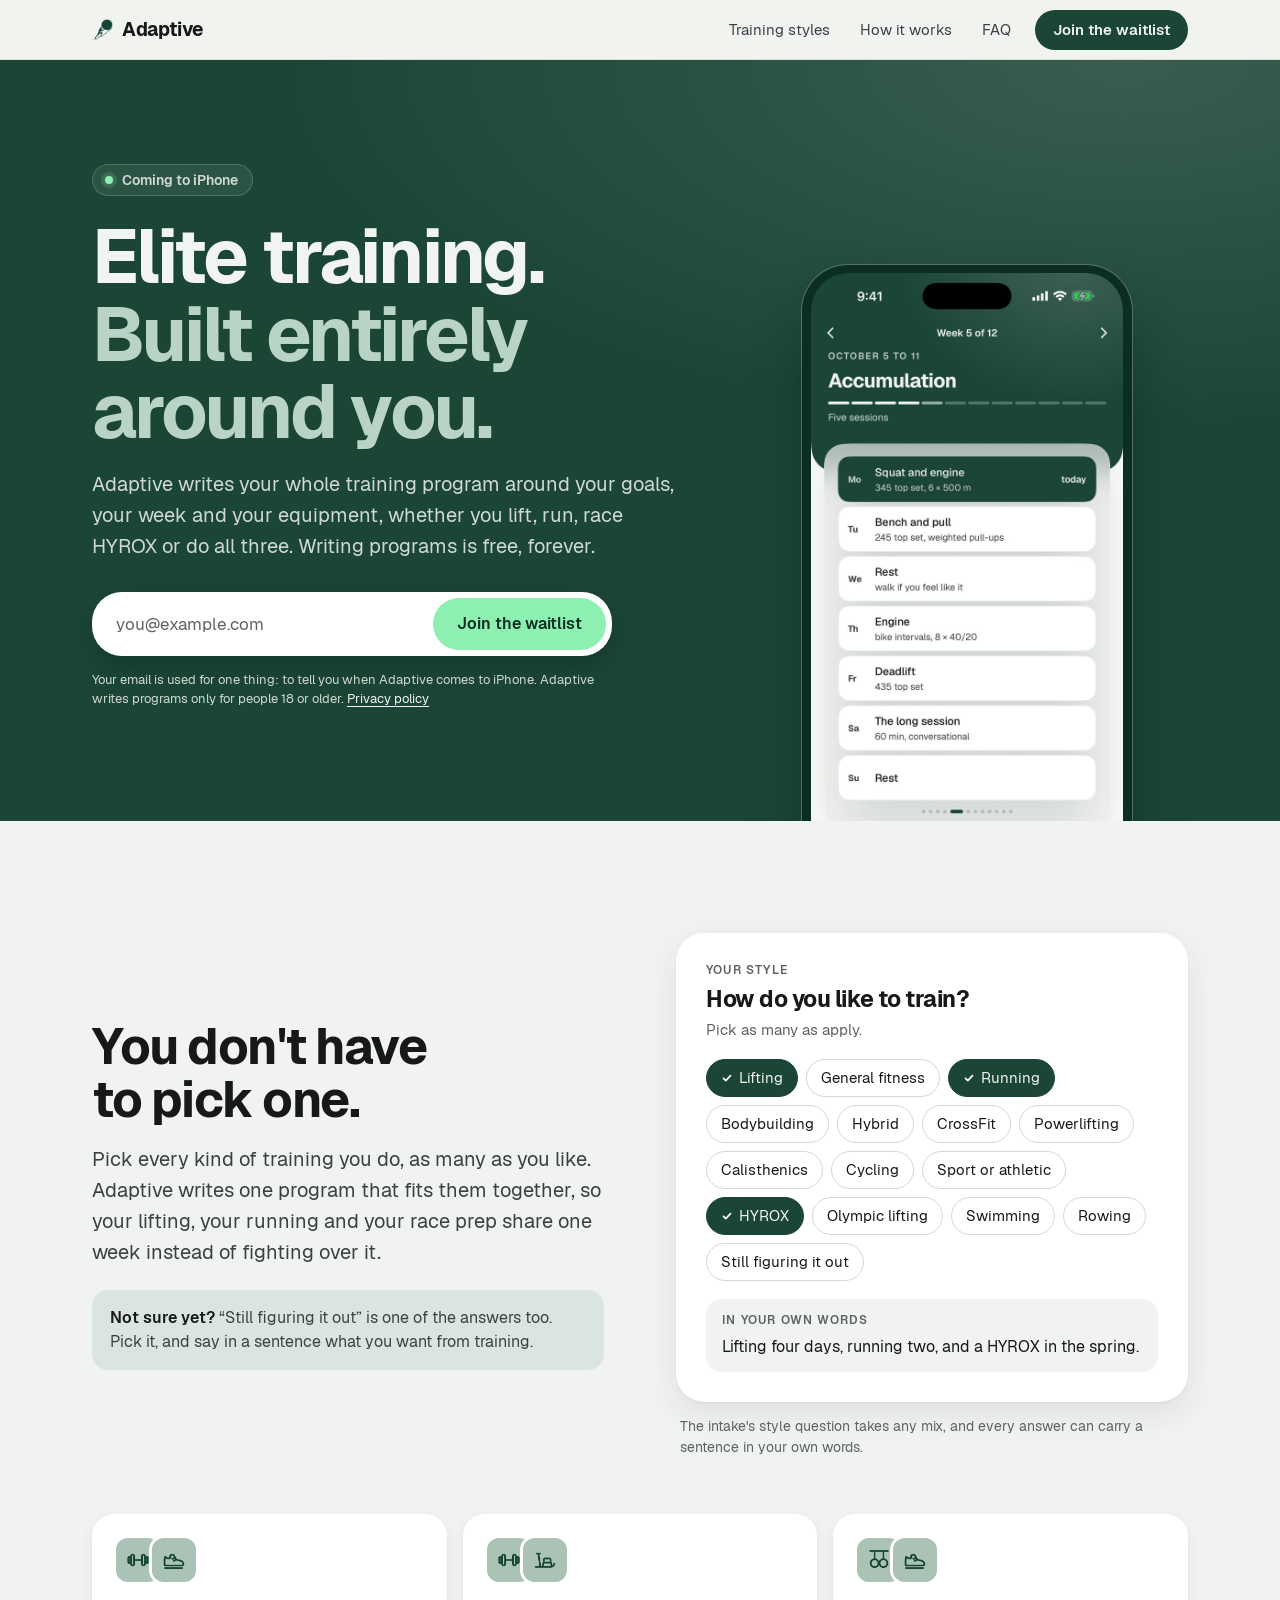
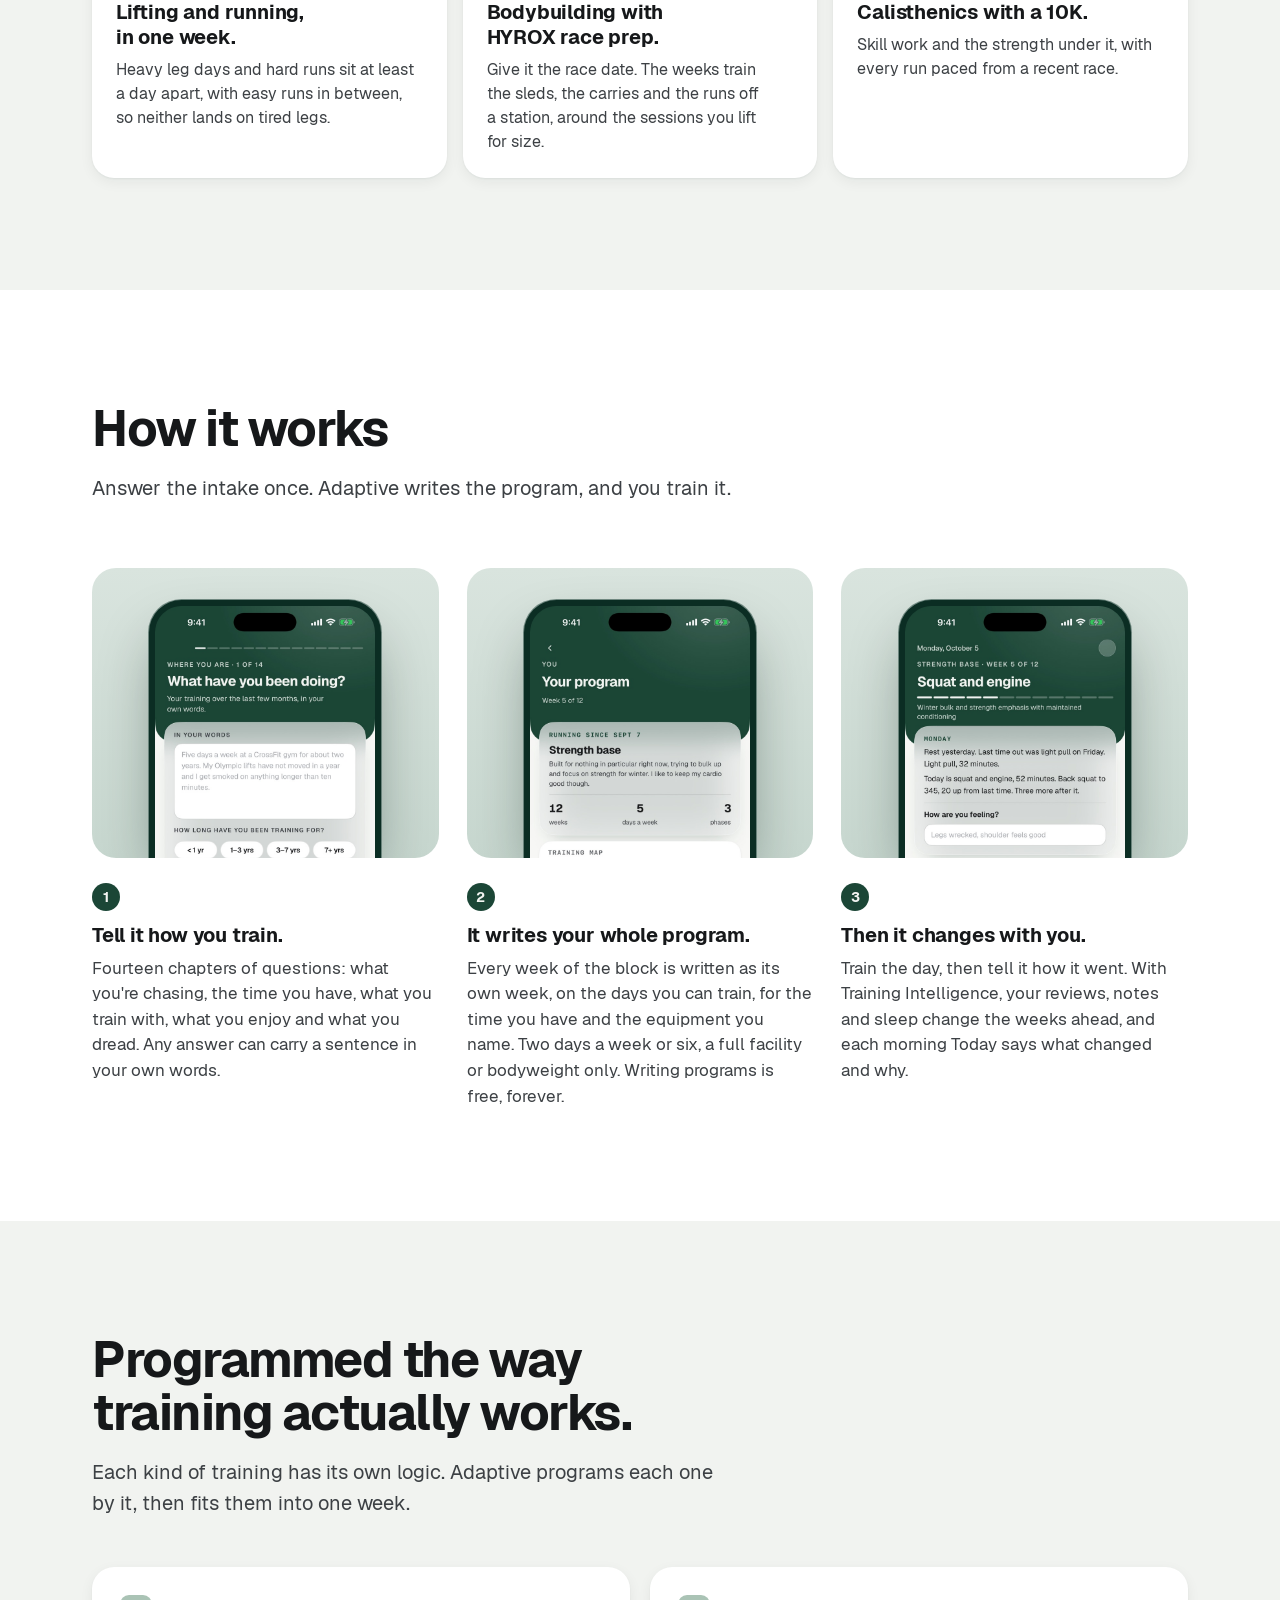
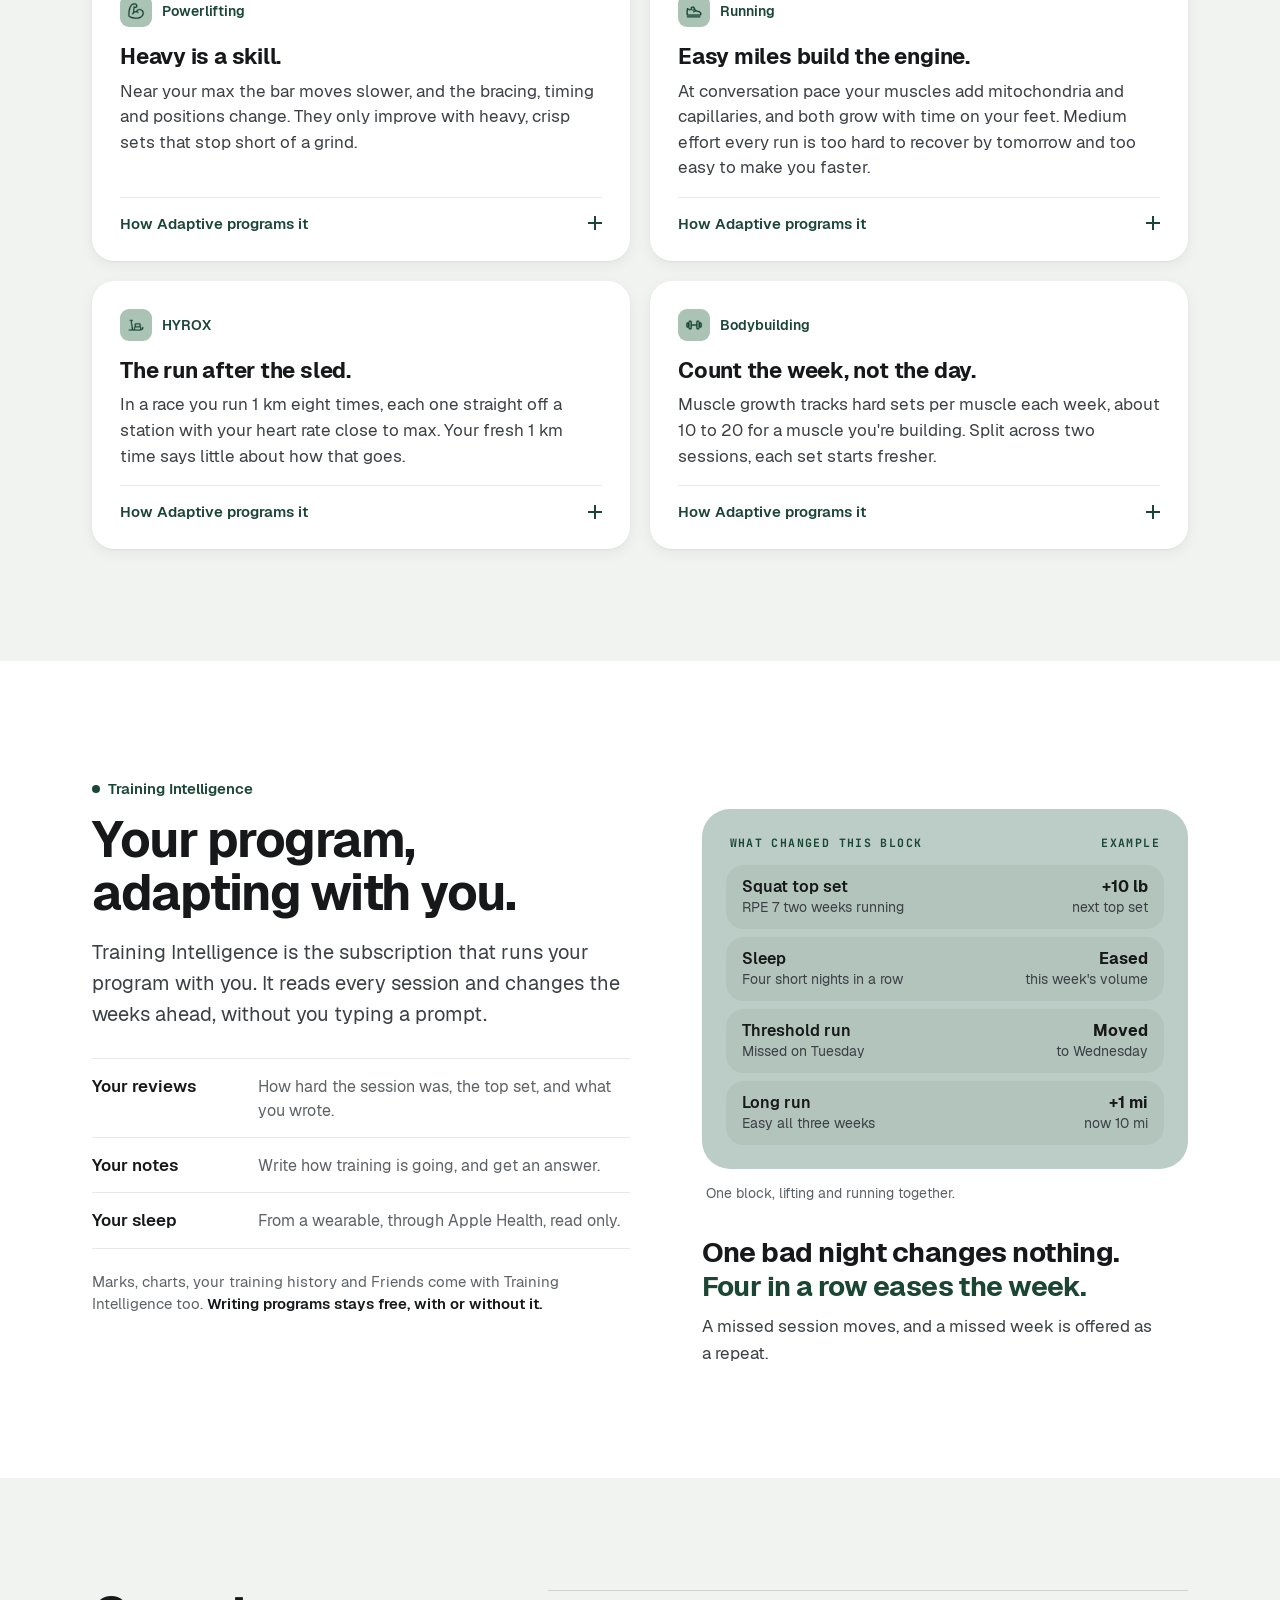
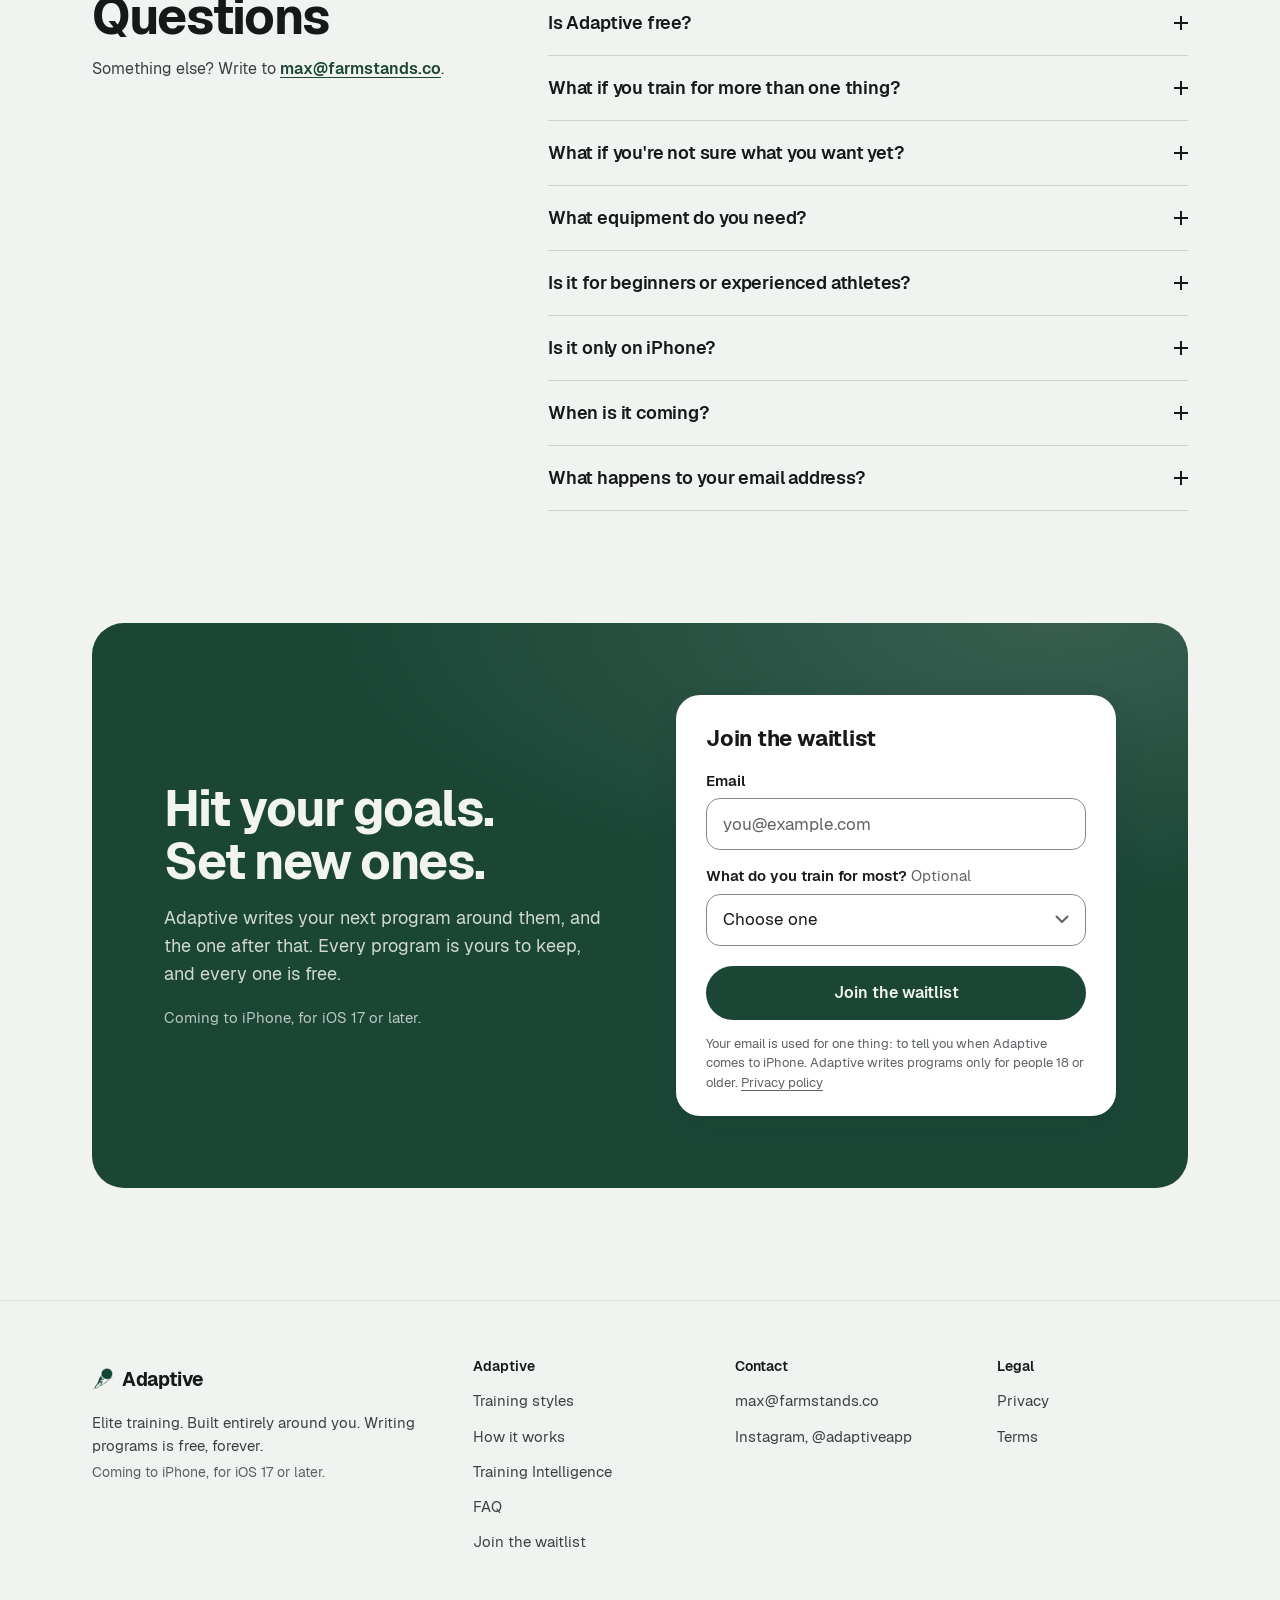
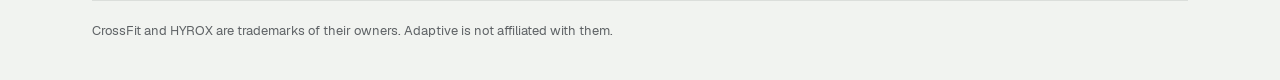
==== commit db5647bc: "Rebuild from the app repository" ====
--- a/index.html
+++ b/index.html
@@ -4,25 +4,25 @@
 <meta charset="utf-8">
 <meta name="viewport" content="width=device-width, initial-scale=1">
 <title>Adaptive · Elite training, built entirely around you</title>
-<meta name="description" content="Adaptive writes a whole training program around you, whatever you train for. Writing programs is free, forever. Coming to iPhone.">
+<meta name="description" content="Adaptive writes one training program around you, for any mix of lifting, running, HYROX, CrossFit and more. Writing programs is free, forever. Coming to iPhone.">
 <meta name="robots" content="index,follow">
-<link rel="canonical" href="https://maxcasella.github.io/adaptive/">
-<meta property="og:url" content="https://maxcasella.github.io/adaptive/">
-<meta name="theme-color" content="#1b4636">
+<link rel="canonical" href="https://tryadaptive.app/">
+<meta property="og:url" content="https://tryadaptive.app/">
+<meta name="theme-color" content="#f1f3f0">
 <meta name="color-scheme" content="light">
 <meta property="og:type" content="website">
 <meta property="og:site_name" content="Adaptive">
 <meta property="og:title" content="Adaptive · Elite training, built entirely around you">
-<meta property="og:description" content="Adaptive writes a whole training program around you, whatever you train for. Writing programs is free, forever. Coming to iPhone.">
-<meta property="og:image" content="https://maxcasella.github.io/adaptive/assets/og/adaptive-og.png">
+<meta property="og:description" content="Adaptive writes one training program around you, for any mix of lifting, running, HYROX, CrossFit and more. Writing programs is free, forever. Coming to iPhone.">
+<meta property="og:image" content="https://tryadaptive.app/assets/og/adaptive-og.png">
 <meta property="og:image:type" content="image/png">
 <meta property="og:image:width" content="1200">
 <meta property="og:image:height" content="630">
 <meta property="og:image:alt" content="Adaptive. Elite training, built entirely around you.">
 <meta name="twitter:card" content="summary_large_image">
 <meta name="twitter:title" content="Adaptive · Elite training, built entirely around you">
-<meta name="twitter:description" content="Adaptive writes a whole training program around you, whatever you train for. Writing programs is free, forever. Coming to iPhone.">
-<meta name="twitter:image" content="https://maxcasella.github.io/adaptive/assets/og/adaptive-og.png">
+<meta name="twitter:description" content="Adaptive writes one training program around you, for any mix of lifting, running, HYROX, CrossFit and more. Writing programs is free, forever. Coming to iPhone.">
+<meta name="twitter:image" content="https://tryadaptive.app/assets/og/adaptive-og.png">
 <meta name="twitter:image:alt" content="Adaptive. Elite training, built entirely around you.">
 <link rel="icon" href="assets/icons/favicon.ico" sizes="32x32">
 <link rel="icon" type="image/png" sizes="32x32" href="assets/icons/favicon-32.png">
@@ -34,125 +34,128 @@
 </head>
 <body class="home">
 <a class="skip" href="#main">Skip to content</a>
-<header class="bar"><div class="wrap bar-in"><a class="mark" href="./"><img src="assets/logo/adaptive-mark-white.png" width="26" height="28" alt="Adaptive"></a><a class="pill-cta" data-cta href="#join">Join the waitlist</a></div></header>
+<header class="bar"><div class="wrap bar-in"><a class="brand" href="./"><img src="assets/logo/adaptive-mark-green.png" width="21" height="22" alt=""><span>Adaptive</span></a><nav class="nav" aria-label="Sections"><a href="#range">Training styles</a><a href="#how">How it works</a><a href="#faq">FAQ</a></nav><a class="pill-cta" data-cta href="#join">Join the waitlist</a></div></header>
 <main id="main">
-<section class="sec green hero" id="top"><div class="wrap">
-<p class="eyebrow">Adaptive</p>
-<h1>Elite training. Built entirely around you.</h1>
-<div class="meter" aria-hidden="true"><i></i><i></i><i></i><i></i><i></i><i></i><i></i><i></i><i></i><i></i><i></i><i></i></div>
-<p class="lede">Adaptive writes a whole training program around you, whatever you train for. Writing programs is free, forever.</p>
-<div class="cta-row"><a class="btn" data-cta href="#join">Join the waitlist</a><span class="cta-note" data-prelaunch>Coming to iPhone.</span></div>
-<nav aria-label="On this page"><ol class="chapters" role="list"><li><a href="#how"><span>How it works</span><span class="n" aria-hidden="true">1</span></a></li><li><a href="#styles"><span>Eight training styles</span><span class="n" aria-hidden="true">2</span></a></li><li><a href="#training-intelligence"><span>Training Intelligence</span><span class="n" aria-hidden="true">3</span></a></li></ol></nav>
+<section class="hero" id="top" aria-labelledby="hero-title"><div class="wrap hero-in">
+<div class="hero-copy">
+<p class="badge" data-prelaunch><span class="dot" aria-hidden="true"></span>Coming to iPhone</p>
+<h1 id="hero-title">Elite training. <span class="accent">Built entirely around you.</span></h1>
+<p class="lede">Adaptive writes your whole training program around your goals, your week and your equipment, whether you lift, run, race HYROX or do all three. Writing programs is free, forever.</p>
+<div class="join join-inline" id="hero-form" data-join>
+<form class="wl" data-waitlist method="post" novalidate aria-label="Join the waitlist">
+<div class="wl-row"><label for="hero-email" class="sr-only">Email</label><input id="hero-email" name="email" type="email" required autocomplete="email" inputmode="email" autocapitalize="off" autocorrect="off" spellcheck="false" maxlength="254" enterkeyhint="go" placeholder="you@example.com" aria-describedby="hero-msg"><button type="submit" class="btn" disabled>Join the waitlist</button></div>
+<div class="hp" aria-hidden="true"><label for="hero-website">Leave this empty</label><input id="hero-website" name="website" type="text" tabindex="-1" autocomplete="off"></div>
+<p class="wl-msg" id="hero-msg" role="status" aria-live="polite" data-msg></p>
+<p class="fine">Your email is used for one thing: to tell you when Adaptive comes to iPhone. Adaptive writes programs only for people 18 or older. <a href="https://maxcasella.github.io/adaptive-legal/privacy.html#the-waitlist">Privacy policy</a></p>
+</form>
+<noscript><p class="nojs">The waitlist needs JavaScript. Turn it on and reload to join.</p></noscript>
+<div class="joined" data-joined hidden>
+<h2 tabindex="-1">You&#x27;re on the waitlist.</h2>
+<p>Adaptive will email <span data-joined-email></span> when it comes to iPhone.</p>
+<button type="button" class="linkish" data-again>Use a different address</button>
+<p>Follow along on Instagram, <a href="https://www.instagram.com/adaptiveapp/">@adaptiveapp</a>.</p>
+</div>
+</div>
+</div>
+<div class="hero-shot"><div class="device"><img src="assets/screens/02-program-screen.jpg" width="680" height="1404" alt="The Program tab in Adaptive: week 5 of 12, Accumulation, with five sessions laid out from Monday to Sunday." decoding="async" fetchpriority="high"></div></div>
 </div></section>
-<section class="sec field" id="how"><div class="wrap">
-<p class="eyebrow">The intake</p>
-<h2>It starts with a deep-dive intake.</h2>
-<p class="body">Fourteen chapters of questions: what you&#x27;re chasing, the time you have, what you train with, what you enjoy and what you dread. Any answer can carry a sentence in your own words.</p>
-<div class="intake"><div class="card-head"><p class="label">One athlete&#x27;s intake</p><span class="tag">Example</span></div><dl class="pairs"><div><dt>Goals</dt><dd>Squat 405 by March</dd></div><div><dt>Experience</dt><dd>Six years lifting</dd></div><div><dt>Schedule</dt><dd>4 days · 60 min</dd></div><div><dt>Equipment</dt><dd>Home gym · dumbbells to 70</dd></div><div><dt>Preferences</dt><dd>Rather squat than run</dd></div><div><dt>Movement to avoid</dt><dd>Overhead pressing</dd></div></dl></div>
+<section class="section range" id="range" aria-labelledby="range-title"><div class="wrap">
+<div class="split">
+<div class="section-head">
+<h2 id="range-title">You don&#x27;t have to pick one.</h2>
+<p class="lede">Pick every kind of training you do, as many as you like. Adaptive writes one program that fits them together, so your lifting, your running and your race prep share one week instead of fighting over it.</p>
+<p class="unsure"><b>Not sure yet?</b> “Still figuring it out” is one of the answers too. Pick it, and say in a sentence what you want from training.</p>
+</div>
+<figure class="intake">
+<div class="intake-card">
+<p class="ic-kicker">Your style</p>
+<p class="ic-title">How do you like to train?</p>
+<p class="ic-sub">Pick as many as apply.</p>
+<ul class="chips" role="list"><li class="chip on"><svg class="ck" viewBox="0 0 12 12" width="12" height="12" aria-hidden="true" focusable="false"><path d="M2.5 6.3l2.3 2.3 4.7-5" fill="none" stroke="currentColor" stroke-width="1.8" stroke-linecap="round" stroke-linejoin="round"/></svg>Lifting<span class="sr-only">, picked</span></li><li class="chip">General fitness</li><li class="chip on"><svg class="ck" viewBox="0 0 12 12" width="12" height="12" aria-hidden="true" focusable="false"><path d="M2.5 6.3l2.3 2.3 4.7-5" fill="none" stroke="currentColor" stroke-width="1.8" stroke-linecap="round" stroke-linejoin="round"/></svg>Running<span class="sr-only">, picked</span></li><li class="chip">Bodybuilding</li><li class="chip">Hybrid</li><li class="chip">CrossFit</li><li class="chip">Powerlifting</li><li class="chip">Calisthenics</li><li class="chip">Cycling</li><li class="chip">Sport or athletic</li><li class="chip on"><svg class="ck" viewBox="0 0 12 12" width="12" height="12" aria-hidden="true" focusable="false"><path d="M2.5 6.3l2.3 2.3 4.7-5" fill="none" stroke="currentColor" stroke-width="1.8" stroke-linecap="round" stroke-linejoin="round"/></svg>HYROX<span class="sr-only">, picked</span></li><li class="chip">Olympic lifting</li><li class="chip">Swimming</li><li class="chip">Rowing</li><li class="chip">Still figuring it out</li></ul>
+<div class="ic-words"><p class="ic-label">In your own words</p><p class="ic-text">Lifting four days, running two, and a HYROX in the spring.</p></div>
+</div>
+<figcaption>The intake&#x27;s style question takes any mix, and every answer can carry a sentence in your own words.</figcaption>
+</figure>
+</div>
+<ul class="blends" role="list" aria-label="Three of the many mixes"><li class="blend"><div class="tiles" aria-hidden="true"><img class="tile" src="assets/styles/bodybuilding.png" width="40" height="40" alt="" loading="lazy" decoding="async"><img class="tile" src="assets/styles/running.png" width="40" height="40" alt="" loading="lazy" decoding="async"></div><h3>Lifting and running, in one week.</h3><p>Heavy leg days and hard runs sit at least a day apart, with easy runs in between, so neither lands on tired legs.</p></li><li class="blend"><div class="tiles" aria-hidden="true"><img class="tile" src="assets/styles/bodybuilding.png" width="40" height="40" alt="" loading="lazy" decoding="async"><img class="tile" src="assets/styles/hyrox.png" width="40" height="40" alt="" loading="lazy" decoding="async"></div><h3>Bodybuilding with HYROX race prep.</h3><p>Give it the race date. The weeks train the sleds, the carries and the runs off a station, around the sessions you lift for size.</p></li><li class="blend"><div class="tiles" aria-hidden="true"><img class="tile" src="assets/styles/calisthenics.png" width="40" height="40" alt="" loading="lazy" decoding="async"><img class="tile" src="assets/styles/running.png" width="40" height="40" alt="" loading="lazy" decoding="async"></div><h3>Calisthenics with a 10K.</h3><p>Skill work and the strength under it, with every run paced from a recent race.</p></li></ul>
 </div></section>
-<section class="sec panel" id="program"><div class="panel-top green has-phone"><div class="wrap">
-<p class="eyebrow">Your program</p>
-<h2>Then Adaptive writes your program.</h2>
-<p class="panel-sub">Every week, every session, every load.</p>
-<p class="body">Each week of the block is written as its own week, for the time you have and the equipment you name.</p>
+<section class="section how" id="how" aria-labelledby="how-title"><div class="wrap">
+<div class="section-head">
+<h2 id="how-title">How it works</h2>
+<p class="lede">Answer the intake once. Adaptive writes the program, and you train it.</p>
 </div>
-<div class="phone-crop"><img src="assets/screens/02-program-phone-720.jpg" width="720" height="1215" alt="The Program tab in Adaptive: week 5 of 12, with the week&#x27;s sessions laid out day by day." loading="lazy" decoding="async"></div>
+<ol class="steps" role="list"><li class="step"><div class="step-shot"><div class="device device-sm"><img src="assets/screens/01-intake-screen.jpg" width="680" height="1404" alt="The first intake question in Adaptive, What have you been doing?, answered in the athlete&#x27;s own words." loading="lazy" decoding="async"></div></div><div class="step-text"><span class="step-n" aria-hidden="true">1</span><h3>Tell it how you train.</h3><p>Fourteen chapters of questions: what you&#x27;re chasing, the time you have, what you train with, what you enjoy and what you dread. Any answer can carry a sentence in your own words.</p></div></li><li class="step"><div class="step-shot"><div class="device device-sm"><img src="assets/screens/04-yourprogram-screen.jpg" width="680" height="1404" alt="Your program in Adaptive: a twelve week strength base, five days a week in three phases, with a training map from strength to mobility." loading="lazy" decoding="async"></div></div><div class="step-text"><span class="step-n" aria-hidden="true">2</span><h3>It writes your whole program.</h3><p>Every week of the block is written as its own week, on the days you can train, for the time you have and the equipment you name. Two days a week or six, a full facility or bodyweight only. Writing programs is free, forever.</p></div></li><li class="step"><div class="step-shot"><div class="device device-sm"><img src="assets/screens/03-today-screen.jpg" width="680" height="1404" alt="Today in Adaptive: Monday&#x27;s squat and engine session, with a note on what changed since last time." loading="lazy" decoding="async"></div></div><div class="step-text"><span class="step-n" aria-hidden="true">3</span><h3>Then it changes with you.</h3><p>Train the day, then tell it how it went. With Training Intelligence, your reviews, notes and sleep change the weeks ahead, and each morning Today says what changed and why.</p></div></li></ol>
 </div></section>
-<section class="sec field" id="today"><div class="wrap">
-<p class="eyebrow">Every day</p>
-<h2>What to do today, and why.</h2>
-<p class="body">Start the session, train, end it. Then tell us how it went.</p>
-<div class="card review"><div class="card-head"><p class="label">Session review</p><span class="tag">Example</span></div>
-<p class="label sub" id="lift-label">How the lift went</p>
-<ul class="pills" role="list" aria-labelledby="lift-label"><li class="pill gray">Easy</li><li class="pill gray">Steady</li><li class="pill on">Solid<span class="sr-only">, picked</span></li><li class="pill gray">Hard</li><li class="pill gray">Brutal</li></ul>
-<p class="card-note">Solid means everything as written, with a little left.</p>
-<p class="label sub">The bench top set</p>
-<p class="topset">215 lb for 5</p>
-<p class="label sub">In your own words</p>
-<p class="words">Tell us how it went. How did the top set feel, and did anything change on the rest of it?</p>
+<section class="section principles" id="principles" aria-labelledby="principles-title"><div class="wrap">
+<div class="section-head">
+<h2 id="principles-title">Programmed the way training actually works.</h2>
+<p class="lede">Each kind of training has its own logic. Adaptive programs each one by it, then fits them into one week.</p>
 </div>
-<p class="foot">Every session you train is recorded, free.</p>
+<ul class="ideas" role="list"><li class="idea"><p class="idea-style"><img class="tile" src="assets/styles/powerlifting.png" width="32" height="32" alt="" loading="lazy" decoding="async">Powerlifting</p><h3>Heavy is a skill.</h3><p class="idea-lead">Near your max the bar moves slower, and the bracing, timing and positions change. They only improve with heavy, crisp sets that stop short of a grind.</p><details><summary><span>How Adaptive programs it<span class="sr-only">: Heavy is a skill.</span></span></summary><p>Adaptive writes the block from its training principles, from RPE loading to how a taper should run. Volume comes down as the bar gets heavier, and in the last two weeks it drops while the bar stays heavy, so the fatigue clears.</p></details></li><li class="idea"><p class="idea-style"><img class="tile" src="assets/styles/running.png" width="32" height="32" alt="" loading="lazy" decoding="async">Running</p><h3>Easy miles build the engine.</h3><p class="idea-lead">At conversation pace your muscles add mitochondria and capillaries, and both grow with time on your feet. Medium effort every run is too hard to recover by tomorrow and too easy to make you faster.</p><details><summary><span>How Adaptive programs it<span class="sr-only">: Easy miles build the engine.</span></span></summary><p>Adaptive sets your paces from a recent race, and about 80% of your running stays easy. Programs for runners keep some strength work in the week.</p></details></li><li class="idea"><p class="idea-style"><img class="tile" src="assets/styles/hyrox.png" width="32" height="32" alt="" loading="lazy" decoding="async">HYROX</p><h3>The run after the sled.</h3><p class="idea-lead">In a race you run 1 km eight times, each one straight off a station with your heart rate close to max. Your fresh 1 km time says little about how that goes.</p><details><summary><span>How Adaptive programs it<span class="sr-only">: The run after the sled.</span></span></summary><p>Adaptive starts runs straight off a station, practices sleds and carries at race weight, and saves full simulations for once or twice a program.</p></details></li><li class="idea"><p class="idea-style"><img class="tile" src="assets/styles/bodybuilding.png" width="32" height="32" alt="" loading="lazy" decoding="async">Bodybuilding</p><h3>Count the week, not the day.</h3><p class="idea-lead">Muscle growth tracks hard sets per muscle each week, about 10 to 20 for a muscle you&#x27;re building. Split across two sessions, each set starts fresher.</p><details><summary><span>How Adaptive programs it<span class="sr-only">: Count the week, not the day.</span></span></summary><p>Adaptive counts hard sets for every muscle each week and keeps each one in its growth range, split across at least two sessions.</p></details></li></ul>
 </div></section>
-<section class="sec field" id="styles"><div class="wrap">
-<p class="eyebrow">Built for you</p>
-<h2>It doesn&#x27;t matter what you train for.</h2>
-<p class="body">Each style has its own page: how that training works, the common mistake, and how Adaptive programs it.</p>
-<ul class="style-grid" role="list"><li><a class="style-card" href="powerlifting/"><img src="assets/styles/powerlifting.png" width="56" height="56" alt="" loading="lazy" decoding="async"><span class="sc-text"><span class="nm">Powerlifting</span><span class="in">How a bigger total is built, and how Adaptive programs it from the first session to the platform.</span></span><span class="chev" aria-hidden="true">›</span></a></li><li><a class="style-card" href="bodybuilding/"><img src="assets/styles/bodybuilding.png" width="56" height="56" alt="" loading="lazy" decoding="async"><span class="sc-text"><span class="nm">Bodybuilding</span><span class="in">How muscle is built, and how Adaptive programs every set toward it.</span></span><span class="chev" aria-hidden="true">›</span></a></li><li><a class="style-card" href="running/"><img src="assets/styles/running.png" width="56" height="56" alt="" loading="lazy" decoding="async"><span class="sc-text"><span class="nm">Running</span><span class="in">How aerobic fitness is built, and how Adaptive programs each week up to race day.</span></span><span class="chev" aria-hidden="true">›</span></a></li><li><a class="style-card" href="hyrox/"><img src="assets/styles/hyrox.png" width="56" height="56" alt="" loading="lazy" decoding="async"><span class="sc-text"><span class="nm">HYROX</span><span class="in">How a race of running and stations is won, and how Adaptive programs for both.</span></span><span class="chev" aria-hidden="true">›</span></a></li><li><a class="style-card" href="crossfit/"><img src="assets/styles/crossfit.png" width="56" height="56" alt="" loading="lazy" decoding="async"><span class="sc-text"><span class="nm">CrossFit</span><span class="in">How fitness for any workout is built, and how Adaptive plans a week of them.</span></span><span class="chev" aria-hidden="true">›</span></a></li><li><a class="style-card" href="calisthenics/"><img src="assets/styles/calisthenics.png" width="56" height="56" alt="" loading="lazy" decoding="async"><span class="sc-text"><span class="nm">Calisthenics</span><span class="in">How bodyweight strength and skills are built, and how Adaptive programs each one in order.</span></span><span class="chev" aria-hidden="true">›</span></a></li><li><a class="style-card" href="hybrid/"><img src="assets/styles/hybrid.png" width="56" height="56" alt="" loading="lazy" decoding="async"><span class="sc-text"><span class="nm">Hybrid</span><span class="in">How to get stronger and fitter in the same block, and how Adaptive plans the two around each other.</span></span><span class="chev" aria-hidden="true">›</span></a></li><li><a class="style-card" href="athletic-performance/"><img src="assets/styles/athletic-performance.png" width="56" height="56" alt="" loading="lazy" decoding="async"><span class="sc-text"><span class="nm">Athletic performance</span><span class="in">How speed and power are built, and how Adaptive plans your season.</span></span><span class="chev" aria-hidden="true">›</span></a></li></ul>
-<p class="foot">Training for something else? The intake also asks about general fitness, cycling, Olympic lifting, swimming and rowing.</p>
-</div></section>
-<section class="sec field however" id="however"><div class="wrap">
-<h2 class="eyebrow">However you train</h2>
-<ul class="big" role="list"><li><span class="l">2 days a week</span><span class="m">or 6.</span></li><li><span class="l">Home gym</span><span class="m">or a full facility.</span></li><li><span class="l">Dumbbells only</span><span class="m">or everything.</span></li><li><span class="l">30 minutes</span><span class="m">or 2 hours.</span></li><li><span class="l">General fitness</span><span class="m">or race day.</span></li></ul>
-<p class="body">A specific race, meet, competition or event, or just getting fitter. Adaptive builds the program around it.</p>
-</div></section>
-<section class="sec panel" id="three-goals"><div class="panel-top green"><div class="wrap">
-<p class="eyebrow">Three athletes · Same Tuesday</p>
-<h2>Three goals. Three programs.</h2>
-</div></div>
-<div class="wrap"><div class="card straddle"><div class="card-head"><a class="label label-link" href="hyrox/">HYROX · Sled and stations <span class="chev" aria-hidden="true">›</span></a><span class="tag tag-text">race in 9 weeks</span></div><ul class="rows" role="list"><li class="row"><span class="rl"><span class="t">Sled push</span><span class="s">race weight, 2 min rest</span></span><span class="rr"><span class="v">4 × 25 m</span><span class="d">290</span></span></li><li class="row"><span class="rl"><span class="t">SkiErg</span><span class="s">hold race pace</span></span><span class="rr"><span class="v">5 × 500 m</span><span class="d">2:05 /500 m</span></span></li></ul></div><div class="card"><div class="card-head"><a class="label label-link" href="powerlifting/">Powerlifting · Squat day <span class="chev" aria-hidden="true">›</span></a><span class="tag tag-text">meet in March</span></div><ul class="rows" role="list"><li class="row"><span class="rl"><span class="t">Back squat</span><span class="s">top set is the one that counts</span></span><span class="rr"><span class="v">3 / 3 / 3</span><span class="d">385 / 405 / <b class="g">425</b></span></span></li><li class="row"><span class="rl"><span class="t">Pause squat</span><span class="s">2 s in the hole</span></span><span class="rr"><span class="v">3 × 4</span><span class="d">315</span></span></li></ul></div><div class="card"><div class="card-head"><a class="label label-link" href="running/">Running · Tempo <span class="chev" aria-hidden="true">›</span></a><span class="tag tag-text">half marathon</span></div><ul class="rows" role="list"><li class="row"><span class="rl"><span class="t">Tempo run</span><span class="s">comfortably hard</span></span><span class="rr"><span class="v">5 × 1 km</span><span class="d">4:10 /km</span></span></li><li class="row"><span class="rl"><span class="t">Easy run</span><span class="s">cool down, conversational</span></span><span class="rr"><span class="v">15 min</span><span class="d">easy</span></span></li></ul></div><p class="foot">Example sessions from three programs, on the same Tuesday.</p></div>
-</section>
-<section class="sec field" id="your-life"><div class="wrap">
-<p class="eyebrow">Your life first</p>
-<h2>Your program fits around your life.</h2>
-<p class="body">Busy Thursday? Move the day. No rower this week? Swap the movement.</p>
-<div class="card"><div class="card-head"><p class="label">Thursday · Week 2</p><span class="tag">Example</span></div>
-<p class="card-title">Engine</p><p class="card-title-sub">38 minutes, three pieces</p>
-<ul class="rows" role="list"><li class="row"><span class="rl"><span class="t">Bike intervals</span><span class="s">second engine day of the week</span></span><span class="rr"><span class="v">8 × 40/20</span><span class="d">max cals</span></span></li><li class="row"><span class="rl"><span class="t">Row</span><span class="s">steady, keeps the 1:58 honest</span></span><span class="rr"><span class="v">3 × 1000 m</span><span class="d">2:02</span></span></li><li class="row"><span class="rl"><span class="t">Hollow hold</span><span class="s">cheap core, no shoulder load</span></span><span class="rr"><span class="v">3 × 45 s</span><span class="d">bodyweight</span></span></li></ul>
-<p class="note-box">Thursday is your second engine day because the squat lands Monday and the deadlift lands Friday. Moving it crowds one of them.</p>
-<div class="actions"><span>Move this day</span><span>Swap a movement</span></div>
+<section class="section ti" id="training-intelligence" aria-labelledby="ti-title"><div class="wrap ti-in">
+<div class="ti-copy">
+<p class="ti-name">Training Intelligence</p>
+<h2 id="ti-title">Your program, adapting with you.</h2>
+<p class="lede">Training Intelligence is the subscription that runs your program with you. It reads every session and changes the weeks ahead, without you typing a prompt.</p>
+<ul class="reads" role="list"><li><b>Your reviews</b><span>How hard the session was, the top set, and what you wrote.</span></li><li><b>Your notes</b><span>Write how training is going, and get an answer.</span></li><li><b>Your sleep</b><span>From a wearable, through Apple Health, read only.</span></li></ul>
+<p class="ti-small">Marks, charts, your training history and Friends come with Training Intelligence too. <b>Writing programs stays free, with or without it.</b></p>
+</div>
+<div class="ti-side">
+<figure class="ti-card">
+<div class="sage-card">
+<div class="card-head"><p class="label">What changed this block</p><span class="tag">Example</span></div>
+<ul class="rows" role="list"><li class="row"><span class="rl"><span class="rt">Squat top set</span><span class="rs">RPE 7 two weeks running</span></span><span class="rr"><span class="rv">+10 lb</span><span class="rd">next top set</span></span></li><li class="row"><span class="rl"><span class="rt">Sleep</span><span class="rs">Four short nights in a row</span></span><span class="rr"><span class="rv">Eased</span><span class="rd">this week&#x27;s volume</span></span></li><li class="row"><span class="rl"><span class="rt">Threshold run</span><span class="rs">Missed on Tuesday</span></span><span class="rr"><span class="rv">Moved</span><span class="rd">to Wednesday</span></span></li><li class="row"><span class="rl"><span class="rt">Long run</span><span class="rs">Easy all three weeks</span></span><span class="rr"><span class="rv">+1 mi</span><span class="rd">now 10 mi</span></span></li></ul>
+</div>
+<figcaption>One block, lifting and running together.</figcaption>
+</figure>
+<p class="ti-line">One bad night changes nothing. <span>Four in a row eases the week.</span></p>
+<p class="ti-missed">A missed session moves, and a missed week is offered as a repeat.</p>
 </div>
 </div></section>
-<section class="sec panel" id="training-intelligence"><div class="panel-top green"><div class="wrap">
-<p class="eyebrow">Training Intelligence</p>
-<h2>Progress has a million moving parts.</h2>
-<p class="body">Progress happens when all of those different facets point in the same direction. You can&#x27;t always control life, but you can control how you adapt to it.</p>
-<p class="ti-line">Training Intelligence is the subscription that runs your program with you. Writing programs stays free.</p>
-</div></div>
-<div class="wrap"><div class="card straddle"><div class="card-head"><p class="label">Tuesday, 6:40 AM</p><span class="tag">Example</span></div>
-<div class="stats"><div><p class="label">Sleep</p><p class="stat">8:10</p></div><div><p class="label">HRV</p><p class="stat">64</p></div><div><p class="label">Resting HR</p><p class="stat">46</p></div></div>
-<p class="ask">How are you feeling?</p>
-<p class="words ink">Slept great and the shoulder finally feels normal. Ready to push the bench today.</p>
+<section class="section faq" id="faq" aria-labelledby="faq-title"><div class="wrap faq-in">
+<div class="faq-head">
+<h2 id="faq-title">Questions</h2>
+<p>Something else? Write to <a href="mailto:max@farmstands.co">max@farmstands.co</a>.</p>
 </div>
-<p class="foot">With Training Intelligence, sleep, HRV and resting heart rate come from a wearable, through Apple Health, read only.</p></div>
-</section>
-<section class="sec field" id="what-it-does"><div class="wrap">
-<p class="eyebrow">What it does</p>
-<h2>Four jobs, every day.</h2>
-<p class="body">With Training Intelligence, a missed session moves, a run of bad sleep eases the week, and a missed week is offered as a repeat.</p>
-<ol class="jobs" role="list"><li class="job"><span class="jn" aria-hidden="true">1</span><span class="jt"><span class="t">Reads every session.</span><span class="s">How hard it was, the top set, and what you wrote.</span></span><span class="pill gray">Solid</span></li><li class="job"><span class="jn" aria-hidden="true">2</span><span class="jt"><span class="t">Weighs your recovery.</span><span class="s">Sleep, HRV, resting heart rate, soreness.</span></span><span class="jv"><b>8:10</b></span></li><li class="job"><span class="jn" aria-hidden="true">3</span><span class="jt"><span class="t">Rewrites what comes next.</span><span class="s">Loads, movements, the order of your week.</span></span><span class="jv"><span class="was">was 215</span> <b class="g">225</b></span></li><li class="job"><span class="jn" aria-hidden="true">4</span><span class="jt"><span class="t">Keeps the goal in front.</span><span class="s">Every change still points at the day you&#x27;re training for.</span></span><span class="pill sage">on track</span></li></ol>
-<div class="ti-row"><div class="card-head"><p class="label">Training Intelligence</p><span class="tag">Subscription</span></div><p class="ti-row-sub">Your program, adapting with you.</p></div>
-<p class="foot">Writing programs stays free.</p><p class="foot">Marks, charts, your training history and Friends come with Training Intelligence too.</p>
-<p class="closer">Everything affects everything. <span class="mute">Train accordingly.</span></p>
+<div class="faq-list"><details class="qa"><summary><h3>Is Adaptive free?</h3></summary><div class="qa-body"><p>Writing programs is free, forever: the intake, your first program, a new one whenever you ask, and the one after a block ends.</p><p>Training Intelligence, the part that changes your program as you train, is an optional subscription. Writing programs stays free whether or not you subscribe.</p></div></details><details class="qa"><summary><h3>What if you train for more than one thing?</h3></summary><div class="qa-body"><p>Pick all of them. The intake asks how you like to train and takes as many answers as you like, from lifting and running to HYROX, cycling and swimming.</p><p>Adaptive writes one program for the whole mix, with every session placed against the rest of the week.</p></div></details><details class="qa"><summary><h3>What if you&#x27;re not sure what you want yet?</h3></summary><div class="qa-body"><p>Pick “Still figuring it out” and say in a sentence or two what you want from training. Adaptive writes the program from your answers.</p></div></details><details class="qa"><summary><h3>What equipment do you need?</h3></summary><div class="qa-body"><p>Whatever you have. The program is written for the equipment you name, from a full facility down to kettlebells only or bodyweight only.</p></div></details><details class="qa"><summary><h3>Is it for beginners or experienced athletes?</h3></summary><div class="qa-body"><p>Adaptive is for people who already train: strength, hybrid training, running from 5K to the marathon, and HYROX. It also writes programs for older beginners who are new to lifting.</p><p>The intake asks how hard the program should be, starting at gentle. Adaptive writes programs only for people 18 or older.</p></div></details><details class="qa"><summary><h3>Is it only on iPhone?</h3></summary><div class="qa-body"><p>Yes. Adaptive is an iPhone app, for iOS 17 or later.</p></div></details><details class="qa" data-prelaunch><summary><h3>When is it coming?</h3></summary><div class="qa-body"><p>Adaptive is coming to iPhone. Join the waitlist and you will get an email when it does.</p></div></details><details class="qa" data-prelaunch><summary><h3>What happens to your email address?</h3></summary><div class="qa-body"><p>It is used for one thing: to tell you when Adaptive comes to iPhone. The list is kept on Adaptive&#x27;s own server, never sold or shared, and deleted once everyone on it has been told.</p><p>To come off it sooner, email <a href="mailto:max@farmstands.co">max@farmstands.co</a>. The <a href="https://maxcasella.github.io/adaptive-legal/privacy.html#the-waitlist">privacy policy</a> has the details.</p></div></details></div>
 </div></section>
-<section class="sec green last" id="and-then"><div class="wrap">
-<p class="eyebrow">And then</p>
-<h2>Hit your goals. Set new ones.</h2>
-<p class="body">Adaptive writes your next program around them, and the one after that. Every program is yours to keep, and every one is free.</p>
-<div class="join" id="join" data-join>
-<div class="join-head" data-prelaunch><img src="assets/icons/apple-touch-icon.png" width="52" height="52" alt="" class="app-icon" loading="lazy" decoding="async"><div><h3 class="join-title" id="wl-title">Join the waitlist</h3><p class="join-sub">Coming to iPhone</p></div></div><form class="wl" data-waitlist method="post" novalidate aria-labelledby="wl-title">
-<div class="fld"><label for="wl-email">Email</label>
-<input id="wl-email" name="email" type="email" required autocomplete="email" inputmode="email" autocapitalize="off" autocorrect="off" spellcheck="false" maxlength="254" enterkeyhint="go" placeholder="you@example.com" aria-describedby="wl-msg"></div>
-<div class="fld"><label for="wl-style">How do you train? <span class="opt">Optional</span></label>
-<select id="wl-style" name="style"><option value="">Pick one</option><option value="powerlifting">Powerlifting</option><option value="bodybuilding">Bodybuilding</option><option value="running">Running</option><option value="hyrox">HYROX</option><option value="crossfit">CrossFit</option><option value="calisthenics">Calisthenics</option><option value="hybrid">Hybrid</option><option value="athletic">Athletic performance</option><option value="other">Something else</option></select></div>
-<div class="hp" aria-hidden="true"><label for="wl-website">Leave this empty</label><input id="wl-website" name="website" type="text" tabindex="-1" autocomplete="off"></div>
+<section class="section join-sec" id="join" aria-labelledby="join-title"><div class="wrap">
+<div class="join-panel">
+<div class="join-copy">
+<h2 id="join-title">Hit your goals. Set new ones.</h2>
+<p>Adaptive writes your next program around them, and the one after that. Every program is yours to keep, and every one is free.</p>
+<p class="coming" data-prelaunch>Coming to iPhone, for iOS 17 or later.</p>
+</div>
+<div class="join join-card" id="cta-form" data-join>
+<h3 class="join-head" id="cta-title">Join the waitlist</h3>
+<form class="wl" data-waitlist method="post" novalidate aria-labelledby="cta-title">
+<div class="fld"><label for="cta-email">Email</label><input id="cta-email" name="email" type="email" required autocomplete="email" inputmode="email" autocapitalize="off" autocorrect="off" spellcheck="false" maxlength="254" enterkeyhint="go" placeholder="you@example.com" aria-describedby="cta-msg"></div>
+<div class="fld"><label for="cta-style">What do you train for most? <span class="opt">Optional</span></label><select id="cta-style" name="style"><option value="">Choose one</option><option value="powerlifting">Powerlifting</option><option value="bodybuilding">Bodybuilding</option><option value="running">Running</option><option value="hyrox">HYROX</option><option value="crossfit">CrossFit</option><option value="calisthenics">Calisthenics</option><option value="hybrid">Hybrid, or a mix</option><option value="athletic">Athletic performance</option><option value="other">Something else</option></select></div>
+<div class="hp" aria-hidden="true"><label for="cta-website">Leave this empty</label><input id="cta-website" name="website" type="text" tabindex="-1" autocomplete="off"></div>
 <button type="submit" class="btn" disabled>Join the waitlist</button>
-<p class="wl-msg" id="wl-msg" role="status" aria-live="polite" data-msg></p>
+<p class="wl-msg" id="cta-msg" role="status" aria-live="polite" data-msg></p>
 <p class="fine">Your email is used for one thing: to tell you when Adaptive comes to iPhone. Adaptive writes programs only for people 18 or older. <a href="https://maxcasella.github.io/adaptive-legal/privacy.html#the-waitlist">Privacy policy</a></p>
 </form>
-<noscript><p class="fine nojs">The waitlist needs JavaScript. Turn it on and reload to join.</p></noscript>
+<noscript><p class="nojs">The waitlist needs JavaScript. Turn it on and reload to join.</p></noscript>
 <div class="joined" data-joined hidden>
 <h3 tabindex="-1">You&#x27;re on the waitlist.</h3>
 <p>Adaptive will email <span data-joined-email></span> when it comes to iPhone.</p>
 <button type="button" class="linkish" data-again>Use a different address</button>
 <p>Follow along on Instagram, <a href="https://www.instagram.com/adaptiveapp/">@adaptiveapp</a>.</p>
 </div>
-<div class="join-close"><p>Writing programs is free, forever.</p><a href="https://www.instagram.com/adaptiveapp/">@adaptiveapp</a></div>
+</div>
 </div>
 </div></section>
 </main>
-<footer class="site-foot"><div class="wrap"><nav aria-label="Training styles"><p><a href="powerlifting/">Powerlifting</a><span class="sep" aria-hidden="true"> · </span><a href="bodybuilding/">Bodybuilding</a><span class="sep" aria-hidden="true"> · </span><a href="running/">Running</a><span class="sep" aria-hidden="true"> · </span><a href="hyrox/">HYROX</a><span class="sep" aria-hidden="true"> · </span><a href="crossfit/">CrossFit</a><span class="sep" aria-hidden="true"> · </span><a href="calisthenics/">Calisthenics</a><span class="sep" aria-hidden="true"> · </span><a href="hybrid/">Hybrid</a><span class="sep" aria-hidden="true"> · </span><a href="athletic-performance/">Athletic performance</a></p></nav>
-<p><a data-cta href="waitlist/">Join the waitlist</a><span class="sep" aria-hidden="true"> · </span><a href="https://www.instagram.com/adaptiveapp/">Instagram</a><span class="sep" aria-hidden="true"> · </span><a href="https://maxcasella.github.io/adaptive-legal/terms.html">Terms</a><span class="sep" aria-hidden="true"> · </span><a href="https://maxcasella.github.io/adaptive-legal/privacy.html">Privacy</a></p>
-<p data-prelaunch>Coming to iPhone, for iOS 17 or later.</p>
-<p class="tm">CrossFit and HYROX are trademarks of their owners. Adaptive is not affiliated with them.</p></div></footer>
+<footer class="site-foot"><div class="wrap">
+<div class="foot-grid">
+<div class="foot-brand"><a class="brand" href="#top"><img src="assets/logo/adaptive-mark-green.png" width="21" height="22" alt=""><span>Adaptive</span></a><p>Elite training. Built entirely around you. Writing programs is free, forever.</p><p class="coming" data-prelaunch>Coming to iPhone, for iOS 17 or later.</p></div>
+<nav aria-label="Adaptive"><p class="foot-h">Adaptive</p><ul role="list"><li><a href="#range">Training styles</a></li><li><a href="#how">How it works</a></li><li><a href="#training-intelligence">Training Intelligence</a></li><li><a href="#faq">FAQ</a></li><li><a data-cta href="waitlist/">Join the waitlist</a></li></ul></nav>
+<div><p class="foot-h">Contact</p><ul role="list"><li><a href="mailto:max@farmstands.co">max@farmstands.co</a></li><li><a href="https://www.instagram.com/adaptiveapp/">Instagram, @adaptiveapp</a></li></ul></div>
+<nav aria-label="Legal"><p class="foot-h">Legal</p><ul role="list"><li><a href="https://maxcasella.github.io/adaptive-legal/privacy.html">Privacy</a></li><li><a href="https://maxcasella.github.io/adaptive-legal/terms.html">Terms</a></li></ul></nav>
+</div>
+<p class="tm">CrossFit and HYROX are trademarks of their owners. Adaptive is not affiliated with them.</p>
+</div></footer>
 </body>
 </html>
--- a/styles.css
+++ b/styles.css
@@ -1,4 +1,4 @@
-/* Adaptive website. Tokens from the app's theme and the story highlights; one rule set per component. */
+/* Adaptive website. Brand tokens from the app and the story highlights; laid out as a website, mobile first. */
 
 @font-face{font-family:"Geist";src:url("assets/fonts/Geist-Regular.woff") format("woff"),url("assets/fonts/Geist-Regular.ttf") format("truetype");font-weight:400;font-style:normal;font-display:swap}
 @font-face{font-family:"Geist";src:url("assets/fonts/Geist-SemiBold.woff") format("woff"),url("assets/fonts/Geist-SemiBold.ttf") format("truetype");font-weight:600;font-style:normal;font-display:swap}
@@ -6,330 +6,307 @@
 @font-face{font-family:"JetBrains Mono";src:url("assets/fonts/JetBrainsMono-Bold.woff") format("woff"),url("assets/fonts/JetBrainsMono-Bold.ttf") format("truetype");font-weight:700;font-style:normal;font-display:swap}
 
 :root{
-  --green:#1b4636; --green-pressed:#153d2c; --green-pill-ink:#123d2c;
-  --field:#f1f3f0; --card:#ffffff; --row:#f1f3f0;
+  --green:#1b4636; --green-pressed:#153d2c; --green-deep:#0b2d23;
+  --field:#f1f3f0; --white:#ffffff;
   --ink-1:#16181a; --ink-2:#3c4044; --ink-3:#5e6265;
-  --ink-4:#8a8f94;
-  --ink-4-text:#7f8489;
-  --red:#7a2828; --sage:#a9c2b4; --sage-card:#bbcdc6; --sage-row:#b2c4bc;
-  --on-green:#f2f4f1; --on-green-sub:rgba(242,244,241,.86); --on-green-body:rgba(242,244,241,.82);
-  --on-green-muted:rgba(242,244,241,.78); --rule-on-green:rgba(242,244,241,.16); --meter-off:rgba(242,244,241,.28);
-  --rule:rgba(23,40,32,.10);
-  --pill-sage:#cad4ce; --pill-sage-ink:#123d2c; --pill-gray:#dbdedb; --pill-gray-ink:#2c3034;
-  --bar-gray:#d1d4d2; --stub:#e7e9e8; --memo-top:#c6d5cf; --memo-bottom:#fbfcfb;
-  --shadow-card:0 1px 2px rgba(23,40,32,.06),0 8px 24px rgba(23,40,32,.10);
-  --shadow-cta:0 6px 18px rgba(27,70,54,.35);
-  --glow:radial-gradient(120% 75% at 85% 0%,rgba(255,255,255,.14) 0%,rgba(255,255,255,0) 60%);
+  --rule:rgba(23,40,32,.10); --rule-strong:rgba(23,40,32,.16); --line:#d3d9d5; --field-line:#858e89;
+  --sage:#a9c2b4; --sage-card:#bbcdc6; --sage-row:#b2c4bc; --sage-soft:#dbe5df;
+  --mint:#8ef0b0; --red:#7a2828;
+  --on-green:#f2f4f1; --on-green-body:rgba(242,244,241,.84); --on-green-muted:rgba(242,244,241,.74);
+  --rule-on-green:rgba(242,244,241,.16);
+  --shadow-sm:0 1px 2px rgba(23,40,32,.05),0 4px 14px rgba(23,40,32,.06);
+  --shadow-card:0 1px 2px rgba(23,40,32,.06),0 12px 32px rgba(23,40,32,.09);
+  --glow:radial-gradient(110% 80% at 88% 0%,rgba(255,255,255,.13) 0%,rgba(255,255,255,0) 60%);
   --font-sans:"Geist",ui-sans-serif,system-ui,-apple-system,"Helvetica Neue",Arial,sans-serif;
   --font-mono:"JetBrains Mono",ui-monospace,"SF Mono",Menlo,Consolas,monospace;
-  --r-card:24px; --r-row:18px; --r-pill:15px; --r-btn:26px; --r-panel:36px; --r-tile:16px; --r-style:22px;
+  --bar-h:60px;
 }
 
 /* Base */
 *,*::before,*::after{box-sizing:border-box}
-html{background:var(--green);-webkit-text-size-adjust:100%;text-size-adjust:100%;scroll-padding-top:64px}
+html{background:var(--field);-webkit-text-size-adjust:100%;text-size-adjust:100%;scroll-padding-top:calc(var(--bar-h) + 16px)}
 @media (prefers-reduced-motion:no-preference){html{scroll-behavior:smooth}}
 body{margin:0;background:var(--field);color:var(--ink-2);font:400 17px/1.55 var(--font-sans);-webkit-font-smoothing:antialiased;-moz-osx-font-smoothing:grayscale}
 img{display:block;max-width:100%;height:auto}
-h1,h2,h3,p,ul,ol,dl,dd,figure{margin:0}
+h1,h2,h3,p,ul,ol,figure{margin:0}
 ul,ol{padding:0;list-style:none}
 a{color:inherit;text-underline-offset:3px}
-b,strong{font-weight:700}
+b,strong{font-weight:600}
 button,input,select{font:inherit}
 [hidden]{display:none !important}
 :focus-visible{outline:2px solid var(--green);outline-offset:2px}
-.green :focus-visible,.bar :focus-visible,.site-foot :focus-visible{outline-color:var(--on-green)}
+.hero :focus-visible,.solo :focus-visible,.join-panel :focus-visible{outline-color:var(--mint)}
+.join-card :focus-visible{outline-color:var(--green)}
 .sr-only{position:absolute;width:1px;height:1px;padding:0;margin:-1px;overflow:hidden;clip:rect(0,0,0,0);white-space:nowrap;border:0}
-.skip{position:absolute;left:12px;top:-60px;z-index:20;background:var(--on-green);color:var(--green-pressed);padding:10px 14px;border-radius:12px;font-weight:700;text-decoration:none}
-.skip:focus{top:8px}
-.wrap{max-width:680px;margin:0 auto;padding:0 20px}
+.skip{position:absolute;left:12px;top:-80px;z-index:30;background:var(--white);color:var(--green-pressed);padding:10px 14px;border-radius:12px;font-weight:700;text-decoration:none}
+.skip:focus{top:8px;box-shadow:var(--shadow-card)}
+.wrap{max-width:1160px;margin:0 auto;padding:0 20px}
+@media (min-width:600px){.wrap{padding:0 32px}}
+.chev{display:inline-block;margin-left:4px}
+
+/* Type */
+h1{font:700 clamp(40px,10.4vw,76px)/1.02 var(--font-sans);letter-spacing:-.035em;color:var(--ink-1);text-wrap:balance}
+h2{font:700 clamp(30px,7.4vw,50px)/1.06 var(--font-sans);letter-spacing:-.03em;color:var(--ink-1);text-wrap:balance}
+h3{font:700 20px/1.25 var(--font-sans);letter-spacing:-.01em;color:var(--ink-1);text-wrap:balance}
+.lede{margin-top:18px;max-width:36em;font-size:18px;line-height:1.55;color:var(--ink-2);text-wrap:pretty}
+p{text-wrap:pretty}
+@media (min-width:900px){body{font-size:18px}.lede{font-size:20px}}
 
 /* Sections */
-.sec{padding:56px 0}
-.green{background:var(--glow),var(--green);color:var(--on-green)}
-.field{background:var(--field)}
-@media (min-width:900px){.sec{padding:88px 0}body{font-size:19px}}
-
-/* Type */
-h1{font:700 clamp(36px,11vw,88px)/1.04 var(--font-sans);letter-spacing:-.03em;color:var(--ink-1);text-wrap:balance;overflow-wrap:break-word}
-h2,.closer{font:700 clamp(32px,8.6vw,60px)/1.04 var(--font-sans);letter-spacing:-.03em;color:var(--ink-1);text-wrap:balance;overflow-wrap:break-word}
-.green h1,.green h2{color:var(--on-green)}
-.eyebrow{display:block;font:700 12.5px/1.3 var(--font-mono);letter-spacing:.12em;text-transform:uppercase;color:var(--ink-3);margin-bottom:16px;text-wrap:balance}
-.green .eyebrow{font:600 13px/1.3 var(--font-sans);letter-spacing:.12em;color:var(--on-green-muted)}
-.body,.lede{max-width:34em;margin-top:18px;color:var(--ink-2);text-wrap:pretty}
-.row .s,.ruled .d,.foot,.card-note,.memo p{text-wrap:pretty}
-.green .body,.green .lede{color:var(--on-green-body)}
-.panel-sub{margin-top:14px;font:600 clamp(18px,4.8vw,22px)/1.35 var(--font-sans);color:var(--on-green-sub)}
-.foot{margin-top:18px;max-width:40em;font-size:14px;line-height:1.45;color:var(--ink-3)}
-.foot + .foot{margin-top:8px}
-.green .foot{color:var(--on-green-muted)}
-.mute{color:var(--ink-4-text)}
-.green .mute{color:var(--on-green-muted)}
-.label{font:700 11.5px/1.35 var(--font-mono);letter-spacing:.12em;text-transform:uppercase;color:var(--ink-3);text-wrap:balance}
-.label.sub{margin:16px 0 8px}
-.chev{display:inline-block;margin-left:2px}
-
-/* 1. Sticky bar */
-.bar{position:sticky;top:0;z-index:10;height:52px;background:rgba(27,70,54,.94);-webkit-backdrop-filter:saturate(140%) blur(10px);backdrop-filter:saturate(140%) blur(10px);color:var(--on-green)}
-.bar-in{height:100%;display:flex;align-items:center;justify-content:space-between}
-.mark{display:inline-flex;align-items:center;min-height:44px;min-width:44px}
-.mark img{height:28px;width:auto}
-.pill-cta{display:inline-flex;align-items:center;height:36px;padding:0 16px;border-radius:18px;background:var(--on-green);color:var(--green-pressed);font:700 14px/1 var(--font-sans);text-decoration:none;white-space:nowrap}
-.pill-cta:hover{background:#e3e8e4}
-.pill-cta{transition:opacity .2s,visibility .2s}
+.section{padding:72px 0}
+@media (min-width:900px){.section{padding:112px 0}}
+.section-head{max-width:640px}
+.range,.principles,.faq,.join-sec{background:var(--field)}
+.how,.ti{background:var(--white)}
+
+/* Header */
+.bar{position:sticky;top:0;z-index:20;height:var(--bar-h);background:rgba(241,243,240,.94);-webkit-backdrop-filter:saturate(160%) blur(12px);backdrop-filter:saturate(160%) blur(12px);border-bottom:1px solid var(--rule)}
+.bar-in{height:100%;display:flex;align-items:center;justify-content:space-between;gap:24px}
+.brand{flex-shrink:0;display:inline-flex;align-items:center;gap:9px;min-height:44px;font:700 19px/1 var(--font-sans);letter-spacing:-.02em;color:var(--ink-1);text-decoration:none}
+.brand img{width:21px;height:22px}
+.brand-light{color:var(--on-green)}
+.nav{display:none}
+@media (min-width:980px){
+  .nav{display:flex;gap:30px;margin-left:auto}
+  .nav a{display:inline-flex;align-items:center;min-height:44px;font:500 15px/1 var(--font-sans);color:var(--ink-2);text-decoration:none}
+  .nav a:hover{color:var(--ink-1);text-decoration:underline}
+}
+.pill-cta{display:inline-flex;align-items:center;height:40px;padding:0 18px;border-radius:20px;background:var(--green);color:var(--on-green);font:600 15px/1 var(--font-sans);text-decoration:none;white-space:nowrap;transition:opacity .2s,visibility .2s}
+.pill-cta:hover{background:var(--green-pressed)}
 .pill-cta.away{opacity:0;visibility:hidden}
-
-/* 4. Hero and style intros */
-.hero h1,.intro h1{margin-top:4px}
-.meter{display:flex;gap:6px;margin-top:28px}
-.meter i{flex:1;height:6px;border-radius:3px;background:var(--meter-off)}
-.meter i:first-child{background:var(--on-green)}
-.hero .lede{margin-top:24px}
-.cta-row{display:flex;flex-wrap:wrap;align-items:center;gap:14px 18px;margin-top:28px}
-.cta-note{font:600 15px/1.3 var(--font-sans);color:var(--on-green-muted)}
-@media (min-width:420px){.cta-row .btn{width:auto;padding:0 32px}}
-.intro-free{margin-top:24px;font-size:14px;line-height:1.5;color:var(--on-green-sub)}
-
-/* 6. Chapter list */
-.chapters{margin-top:36px;border-top:1px solid var(--rule-on-green)}
-.chapters li{border-bottom:1px solid var(--rule-on-green)}
-.chapters a{display:flex;align-items:center;justify-content:space-between;gap:16px;min-height:48px;padding:6px 0;text-decoration:none;color:var(--on-green-sub);font-size:17px;line-height:1.3}
-.chapters a:hover span:first-child{text-decoration:underline}
-.chapters .n{font-size:13px;color:var(--on-green-muted)}
-
-/* 7. Panel */
-.sec.panel{padding:0 0 56px;background:var(--field)}
-.panel-top{border-radius:0 0 28px 28px;padding:56px 0 104px}
-@media (min-width:600px){.panel-top{border-radius:0 0 36px 36px}}
-@media (min-width:900px){.panel-top{padding:88px 0 120px}.sec.panel{padding-bottom:88px}}
-.straddle{margin-top:-72px !important;position:relative}
-
-/* 8. Screenshot frame */
-.panel-top.has-phone{padding-bottom:0;overflow:hidden}
-.phone-crop{height:380px;margin-top:32px;overflow:hidden}
-.phone-crop img{width:300px;margin:0 auto;-webkit-mask-image:linear-gradient(90deg,transparent,#000 7%,#000 93%,transparent),linear-gradient(transparent,#000 3%);-webkit-mask-composite:source-in;mask-image:linear-gradient(90deg,transparent,#000 7%,#000 93%,transparent),linear-gradient(transparent,#000 3%);mask-composite:intersect}
-@media (min-width:900px){.phone-crop{height:460px}.phone-crop img{width:360px}}
-
-/* 9. Ruled list */
-.ruled{margin-top:28px;border-top:1px solid var(--rule)}
-.ruled li{padding:14px 0;border-bottom:1px solid var(--rule)}
-.ruled .t{display:block;font:600 18px/1.3 var(--font-sans);color:var(--ink-1)}
-.ruled .d{display:block;margin-top:3px;font-size:15px;line-height:1.45;color:var(--ink-3)}
-
-/* 10. Ruled pairs */
-.intake{margin-top:28px}
-.intake .card-head{margin-bottom:10px}
-.pairs{margin-top:28px;border-top:1px solid var(--rule)}
-.intake .pairs{margin-top:0}
-.pairs div{display:flex;flex-wrap:wrap;align-items:baseline;justify-content:space-between;gap:4px 16px;padding:14px 0;border-bottom:1px solid var(--rule)}
-.pairs dt{font:600 18px/1.3 var(--font-sans);color:var(--ink-1)}
-.pairs dd{margin-left:auto;font:600 16px/1.3 var(--font-sans);color:var(--ink-3);text-align:right}
-.pairs .r{color:var(--red)}
-.big{margin-top:8px;border-top:1px solid var(--rule)}
-.big li{display:flex;flex-wrap:wrap;align-items:baseline;justify-content:space-between;gap:0 16px;padding:14px 0;border-bottom:1px solid var(--rule);font:700 clamp(22px,6vw,40px)/1.15 var(--font-sans);letter-spacing:-.02em}
-.big .l{color:var(--ink-1)}
-.big .m{margin-left:auto;color:var(--ink-4-text);text-align:right}
-.however .body{margin-top:28px}
-
-/* 11. Ruled table */
-.tagged{margin-top:28px}
-.tagged .card-head{margin-bottom:10px}
-.tagged .table-wrap,.tagged .pairs{margin-top:0}
-.table-wrap{margin-top:28px}
-.rt{width:100%;border-collapse:collapse;font-size:16px;line-height:1.3}
-.rt th{padding:0 0 10px;border-bottom:1px solid var(--rule);font:700 11.5px/1.3 var(--font-mono);letter-spacing:.12em;text-transform:uppercase;color:var(--ink-3);text-align:left;vertical-align:bottom}
-.rt td{padding:14px 0;border-bottom:1px solid var(--rule);vertical-align:baseline}
-.rt td:first-child{font-weight:600;color:var(--ink-1)}
-.rt td:nth-child(2),.rt th:nth-child(2){text-align:right;color:var(--ink-3);padding-left:12px}
-.rt td:last-child,.rt th:last-child{text-align:right;padding-left:16px;white-space:nowrap}
-.rt td:last-child{font-weight:600;color:var(--ink-3)}
-.rt .r{color:var(--red)}
-
-/* 12. Data card */
-.card{margin-top:28px;padding:16px;border-radius:var(--r-card);background:var(--card);box-shadow:var(--shadow-card);color:var(--ink-1)}
-.card + .card{margin-top:14px}
-@media (min-width:600px){.card{padding:20px}}
-.card-head{display:flex;align-items:baseline;justify-content:space-between;gap:12px;margin-bottom:12px}
-.tag{flex-shrink:0;font:700 11.5px/1.35 var(--font-mono);letter-spacing:.12em;text-transform:uppercase;color:var(--ink-3)}
-.tag-text{font:400 13px/1.35 var(--font-sans);letter-spacing:0;text-transform:none}
-.label-link{text-decoration:none;min-height:24px}
-.label-link:hover{text-decoration:underline}
+@media (max-width:359px){.bar-in{gap:12px}.pill-cta{padding:0 14px;font-size:14px}}
+
+/* The phone frame. The screen image is cropped inside the App Store frames' bezel and runs off the bottom, so a
+   .device always sits in a box that clips it. */
+.device{--w:280px;flex-shrink:0;width:var(--w);padding:calc(var(--w) * .026) calc(var(--w) * .026) 0;border-radius:calc(var(--w) * .14) calc(var(--w) * .14) 0 0;background:var(--green-deep);box-shadow:0 0 0 1px rgba(95,122,113,.85),0 30px 60px -12px rgba(4,22,15,.42)}
+.device img{width:100%;border-radius:calc(var(--w) * .113) calc(var(--w) * .113) 0 0}
+.device-sm{--w:232px}
+
+/* Hero */
+.hero{position:relative;overflow:hidden;background:var(--glow),var(--green);color:var(--on-green)}
+.hero-in{display:grid}
+.hero-copy{padding:44px 0 44px}
+.badge{display:inline-flex;align-items:center;gap:9px;height:32px;padding:0 14px 0 12px;border-radius:16px;background:rgba(242,244,241,.08);border:1px solid rgba(242,244,241,.18);font:600 14px/1 var(--font-sans);color:var(--on-green-body)}
+.badge .dot{width:8px;height:8px;border-radius:50%;background:var(--mint);box-shadow:0 0 0 4px rgba(142,240,176,.16)}
+.hero h1{margin-top:22px;color:var(--on-green)}
+.hero h1 .accent{color:#b9d3c6}
+.hero .lede{max-width:31em;color:var(--on-green-body)}
+.hero-shot{display:flex;justify-content:center;height:400px;overflow:hidden}
+@media (max-width:374px){.hero-copy{padding-top:32px}.hero h1{margin-top:18px}.hero .lede{font-size:17px}.join-inline{margin-top:24px}}
+@media (min-width:600px){.hero-shot{height:460px}.hero-shot .device{--w:300px}}
+@media (min-width:960px){
+  .hero-in{grid-template-columns:minmax(0,1.15fr) minmax(0,.85fr);gap:56px;align-items:end}
+  .hero-copy{padding:104px 0 112px}
+  .hero-shot{height:620px;align-items:flex-start;padding-top:64px}
+  .hero-shot .device{--w:330px}
+}
+
+/* The waitlist form */
+.join{margin-top:28px}
+.wl input,.wl select{display:block;width:100%;height:52px;padding:0 16px;border:1px solid var(--field-line);border-radius:14px;background:var(--white);color:var(--ink-1);font:400 17px/1.2 var(--font-sans);-webkit-appearance:none;appearance:none}
+.wl select{padding-right:44px;background:var(--white) url("data:image/svg+xml,%3Csvg xmlns='http://www.w3.org/2000/svg' width='14' height='9' viewBox='0 0 14 9'%3E%3Cpath d='M1.5 1.5l5.5 5.5 5.5-5.5' fill='none' stroke='%235e6265' stroke-width='2' stroke-linecap='round' stroke-linejoin='round'/%3E%3C/svg%3E") no-repeat right 16px center}
+.wl input::placeholder{color:var(--ink-3);opacity:1}
+.wl input[aria-invalid="true"]{border-color:var(--red);box-shadow:inset 0 0 0 1px var(--red)}
+.hp{position:absolute;left:-10000px;top:auto;width:1px;height:1px;overflow:hidden}
+.btn{display:flex;align-items:center;justify-content:center;width:100%;height:54px;padding:0 26px;border:0;border-radius:27px;background:var(--green);color:var(--on-green);font:600 16px/1 var(--font-sans);text-decoration:none;white-space:nowrap;cursor:pointer;-webkit-tap-highlight-color:transparent}
+.btn:hover{background:var(--green-pressed)}
+.btn:disabled{cursor:progress;opacity:.75}
+.wl-msg{margin-top:12px;padding:11px 14px;border-radius:12px;background:var(--sage-card);font-size:15px;line-height:1.45;color:var(--ink-1)}
+.wl-msg:empty{margin:0;padding:0;background:none}
+.wl-msg[data-kind="error"]{color:var(--red)}
+.fine{margin-top:14px;font-size:13px;line-height:1.5;color:var(--ink-3)}
+.fine a{text-decoration:underline;padding:12px 0}
+.nojs{margin-top:16px;font-size:16px;line-height:1.5}
+.join-card .nojs{margin-top:0;color:var(--ink-1)}
+.joined h2,.joined h3{font:700 22px/1.2 var(--font-sans);letter-spacing:-.01em;color:var(--ink-1)}
+.joined h2:focus,.joined h3:focus{outline:none}
+.joined p{margin-top:8px;color:var(--ink-2)}
+.joined [data-joined-email]{font-weight:600;color:var(--ink-1);overflow-wrap:anywhere}
+.linkish{display:inline-flex;align-items:center;min-height:44px;margin-top:4px;padding:0;border:0;background:none;color:var(--green);font:600 16px/1.2 var(--font-sans);text-decoration:underline;text-underline-offset:3px;cursor:pointer}
+
+/* The hero's one-line form, on green */
+.join-inline{max-width:520px;margin-top:30px}
+.join-inline .wl-row{display:grid;gap:10px}
+.join-inline input{height:56px;border:0;border-radius:16px;padding:0 18px}
+.join-inline .btn{height:56px;border-radius:16px;background:var(--mint);color:var(--green-deep)}
+.join-inline .btn:hover{background:#a6f4c2}
+.join-inline .fine,.join-inline .nojs{color:var(--on-green-body)}
+.join-inline .fine a{color:var(--on-green)}
+.join-inline .joined h2,.join-inline .joined [data-joined-email]{color:var(--on-green)}
+.join-inline .joined p{color:var(--on-green-body)}
+.join-inline .linkish{color:var(--on-green)}
+@media (min-width:480px){
+  .join-inline .wl-row{grid-template-columns:minmax(0,1fr) auto;gap:6px;padding:6px;border-radius:30px;background:var(--white);box-shadow:0 10px 30px rgba(4,22,15,.25)}
+  .join-inline .wl-row:focus-within{box-shadow:0 0 0 3px rgba(142,240,176,.75),0 10px 30px rgba(4,22,15,.25)}
+  .join-inline .wl-row:has(input[aria-invalid="true"]){box-shadow:0 0 0 3px #e7a3a3,0 10px 30px rgba(4,22,15,.25)}
+  .join-inline input{height:52px;border-radius:26px;background:transparent}
+  .join-inline input:focus-visible{outline:none}
+  .join-inline input[aria-invalid="true"]{box-shadow:none}
+  .join-inline .btn{height:52px;border-radius:26px;padding:0 24px}
+}
+
+/* The full form, on a white card */
+.join-card{padding:22px 20px 18px;border-radius:24px;background:var(--white);box-shadow:var(--shadow-card);color:var(--ink-2)}
+@media (min-width:600px){.join-card{padding:30px 30px 24px}}
+.join-card .join-head{margin-bottom:18px;font-size:22px}
+.join-card .fld + .fld{margin-top:16px}
+.join-card label{display:block;margin-bottom:8px;font:600 15px/1.3 var(--font-sans);color:var(--ink-1)}
+.join-card .opt{font-weight:400;color:var(--ink-3)}
+.join-card .btn{margin-top:20px}
+.join-card input:focus-visible,.join-card select:focus-visible{outline:2px solid var(--green);outline-offset:1px;border-color:var(--green)}
+
+/* Range: any mix of styles */
+.split{display:grid;gap:40px}
+@media (min-width:960px){.split{grid-template-columns:minmax(0,1fr) minmax(0,1fr);gap:72px;align-items:center}}
+.unsure{margin-top:22px;max-width:34em;padding:16px 18px;border-radius:16px;background:var(--sage-soft);font-size:16px;line-height:1.5;color:var(--ink-2)}
+.unsure b{color:var(--ink-1)}
+.intake-card{padding:22px 20px;border-radius:28px;background:var(--white);box-shadow:var(--shadow-card)}
+@media (min-width:600px){.intake-card{padding:30px}}
+.ic-kicker{font:600 12px/1.3 var(--font-sans);letter-spacing:.1em;text-transform:uppercase;color:var(--ink-3)}
+.ic-title{margin-top:8px;font:700 23px/1.2 var(--font-sans);letter-spacing:-.02em;color:var(--ink-1)}
+.ic-sub{margin-top:4px;font-size:15px;color:var(--ink-3)}
+.chips{display:flex;flex-wrap:wrap;gap:8px;margin-top:18px}
+.chip{display:inline-flex;align-items:center;gap:6px;height:38px;padding:0 14px;border:1px solid var(--line);border-radius:19px;background:var(--white);font:500 15px/1 var(--font-sans);color:var(--ink-1);white-space:nowrap}
+.chip.on{border-color:var(--green);background:var(--green);color:var(--on-green)}
+.chip .ck{width:12px;height:12px}
+.ic-words{margin-top:18px;padding:14px 16px;border-radius:16px;background:var(--field)}
+.ic-label{font:600 12px/1.3 var(--font-sans);letter-spacing:.1em;text-transform:uppercase;color:var(--ink-3)}
+.ic-text{margin-top:6px;font-size:16px;line-height:1.45;color:var(--ink-1)}
+.intake figcaption{margin-top:14px;padding:0 4px;font-size:14px;line-height:1.5;color:var(--ink-3)}
+.blends{display:grid;gap:16px;margin-top:56px}
+@media (min-width:600px) and (max-width:899px){.blend{display:grid;grid-template-columns:auto minmax(0,1fr);column-gap:22px}.blend .tiles{grid-row:span 2}.blend h3{margin-top:0}}
+@media (min-width:900px){.blends{grid-template-columns:repeat(3,minmax(0,1fr))}}
+.blend{padding:24px;border-radius:22px;background:var(--white);box-shadow:var(--shadow-sm)}
+.tiles{display:flex}
+.tile{width:44px;height:44px;border-radius:12px}
+.tiles .tile + .tile{margin-left:-8px;box-shadow:0 0 0 3px var(--white)}
+.blend h3{margin-top:18px}
+.blend p{margin-top:8px;font-size:16px;line-height:1.5}
+
+/* How it works */
+.steps{display:grid;gap:44px;margin-top:48px}
+@media (min-width:600px) and (max-width:899px){.step{display:grid;grid-template-columns:280px minmax(0,1fr);gap:32px;align-items:center}.step-text{margin-top:0}}
+@media (min-width:900px){.steps{grid-template-columns:repeat(3,minmax(0,1fr));gap:28px;margin-top:64px}.step-shot{height:330px;padding-top:36px}}
+.step-shot{display:flex;justify-content:center;height:290px;padding-top:32px;overflow:hidden;border-radius:24px;background:linear-gradient(180deg,#d9e4de,#c7d7cf)}
+.step-text{margin-top:24px;max-width:30em}
+.step-n{display:inline-flex;align-items:center;justify-content:center;width:28px;height:28px;margin-bottom:12px;border-radius:50%;background:var(--green);color:var(--on-green);font:700 14px/1 var(--font-sans)}
+.step p{margin-top:8px;font-size:16.5px;line-height:1.55}
+
+/* The way training works */
+.ideas{display:grid;gap:16px;margin-top:48px}
+@media (min-width:760px){.ideas{grid-template-columns:repeat(2,minmax(0,1fr));gap:20px}}
+.idea{display:flex;flex-direction:column;padding:24px 24px 10px;border-radius:22px;background:var(--white);box-shadow:var(--shadow-sm)}
+@media (min-width:600px){.idea{padding:28px 28px 12px}}
+.idea-style{display:flex;align-items:center;gap:10px;font:600 14px/1.3 var(--font-sans);color:var(--green)}
+.idea-style .tile{width:32px;height:32px;border-radius:9px}
+.idea h3{margin-top:16px;font-size:22px}
+.idea-lead{margin-top:8px;font-size:16.5px;line-height:1.55}
+.idea details{margin-top:auto;padding-top:16px}
+.idea summary{border-top:1px solid var(--rule)}
+summary{display:flex;align-items:center;justify-content:space-between;gap:16px;min-height:52px;list-style:none;cursor:pointer;-webkit-tap-highlight-color:transparent}
+summary::-webkit-details-marker{display:none}
+summary::after{content:"";flex-shrink:0;width:14px;height:14px;background:linear-gradient(currentColor,currentColor) center/14px 2px no-repeat,linear-gradient(currentColor,currentColor) center/2px 14px no-repeat;transition:transform .2s}
+details[open] > summary::after{transform:rotate(45deg)}
+.idea summary{font:600 15px/1.3 var(--font-sans);color:var(--green)}
+.idea details p{padding-bottom:14px;font-size:16px;line-height:1.55}
+
+/* Training Intelligence */
+.ti-in{display:grid;gap:48px}
+@media (min-width:960px){.ti-in{grid-template-columns:minmax(0,1.05fr) minmax(0,.95fr);gap:72px;align-items:start}.ti-side{padding-top:36px}}
+.ti-name{display:inline-flex;align-items:center;gap:8px;font:600 15px/1.3 var(--font-sans);color:var(--green)}
+.ti-name::before{content:"";width:8px;height:8px;border-radius:50%;background:var(--green)}
+.ti h2{margin-top:12px}
+.reads{margin-top:28px;border-top:1px solid var(--rule)}
+.reads li{display:grid;gap:2px;padding:14px 0;border-bottom:1px solid var(--rule)}
+@media (min-width:600px){.reads li{grid-template-columns:150px 1fr;gap:16px;align-items:baseline}}
+.reads b{font-size:17px;color:var(--ink-1)}
+.reads span{font-size:16px;line-height:1.5;color:var(--ink-3)}
+.ti-line{margin-top:32px;font:700 clamp(22px,5.4vw,28px)/1.2 var(--font-sans);letter-spacing:-.02em;color:var(--ink-1);text-wrap:balance}
+.ti-line span{color:var(--green)}
+.ti-missed{margin-top:10px;font-size:17px;color:var(--ink-2)}
+.ti-small{margin-top:22px;font-size:15px;line-height:1.5;color:var(--ink-3)}
+.ti-small b{color:var(--ink-1)}
+.sage-card{padding:18px;border-radius:28px;background:var(--sage-card);color:var(--ink-1)}
+@media (min-width:600px){.sage-card{padding:24px}}
+.card-head{display:flex;align-items:baseline;justify-content:space-between;gap:12px;margin:2px 4px 14px}
+.label,.tag{font:700 11.5px/1.35 var(--font-mono);letter-spacing:.12em;text-transform:uppercase;color:var(--green)}
 .rows{display:grid;gap:8px}
-.row{display:flex;align-items:center;justify-content:space-between;gap:12px;min-height:60px;padding:12px 16px;border-radius:var(--r-row);background:var(--row)}
+.row{display:flex;align-items:center;justify-content:space-between;gap:12px;min-height:64px;padding:12px 16px;border-radius:18px;background:var(--sage-row)}
 .rl,.rr{display:flex;flex-direction:column;min-width:0}
 .rr{flex-shrink:0;align-items:flex-end;text-align:right}
-.row .t{font:600 16px/1.3 var(--font-sans);color:var(--ink-1)}
-.row .s{font-size:13px;line-height:1.4;color:var(--ink-3)}
-.row .v{font:700 16px/1.3 var(--font-sans);color:var(--ink-1);white-space:nowrap}
-.row .d{font-size:13px;line-height:1.4;color:var(--ink-3);white-space:nowrap}
-.g{color:var(--green)}
-.r{color:var(--red)}
-.d .g{font-weight:700}
-.card-note{margin-top:10px;font-size:14px;line-height:1.45;color:var(--ink-3)}
-.card-title{font:700 22px/1.2 var(--font-sans);color:var(--ink-1)}
-.card-title-sub{margin:2px 0 14px;font-size:14px;color:var(--ink-3)}
-.note-box{margin-top:12px;padding:12px 14px;border-radius:14px;background:#e9ebe9;font-size:14px;line-height:1.45;color:var(--ink-2)}
-.actions{display:flex;justify-content:space-between;gap:12px;margin-top:14px;font:600 15px/1.3 var(--font-sans);color:var(--ink-3)}
-.hair{height:0;margin:16px 0;border:0;border-top:1px solid var(--rule)}
-.review .pills{display:flex;flex-wrap:wrap;gap:6px}
-.topset{font:700 18px/1.3 var(--font-sans);color:var(--ink-1)}
-.words{padding:14px;border-radius:var(--r-row);background:var(--row);font-size:15px;line-height:1.45;color:var(--ink-3)}
-.words.ink{color:var(--ink-1)}
-.stats{display:grid;grid-template-columns:repeat(3,1fr);gap:8px}
-.stats div:nth-child(2){text-align:center}
-.stats div:last-child{text-align:right}
-.stat{margin-top:4px;font:700 22px/1.2 var(--font-sans);color:var(--ink-1)}
-.ask{margin:18px 0 10px;font:600 16px/1.3 var(--font-sans);color:var(--ink-1)}
-.ti-line{margin-top:18px;max-width:34em;font:600 17px/1.45 var(--font-sans);color:var(--on-green)}
-
-/* 13. Sage card */
-.card.sage{background:var(--sage-card);border:1px solid rgba(242,244,241,.35);box-shadow:none}
-.card.sage .row{background:var(--sage-row)}
-.card.sage .label,.card.sage .tag{color:var(--green)}
-.card.sage .s,.card.sage .d{color:var(--ink-2)}
-
-/* 14. Memo card */
-.card.memo{background:linear-gradient(var(--memo-top),var(--memo-bottom))}
-.memo .day{font:600 13px/1.3 var(--font-sans);letter-spacing:.12em;text-transform:uppercase;color:var(--green)}
-.memo .tag{color:var(--green)}
-.memo p:not(.day){font-size:16px;line-height:1.5;color:var(--ink-1)}
-.memo p + p{margin-top:12px}
-
-/* 15. Pills */
-.pill{display:inline-flex;align-items:center;height:27px;padding:0 12px;border-radius:var(--r-pill);font:600 13px/1 var(--font-sans);white-space:nowrap}
-.pill.sage{background:var(--pill-sage);color:var(--pill-sage-ink)}
-.pill.gray{background:var(--pill-gray);color:var(--pill-gray-ink)}
-.pill.on{background:var(--green);color:var(--on-green)}
-.day-row .dy{flex:0 0 44px;font:700 16px/1.3 var(--font-sans);color:var(--ink-1)}
-.day-row .t{flex:1;font-weight:400}
-
-/* 16. Bars */
-.bars{--max:100;display:flex;align-items:flex-end;gap:4px;height:120px}
-.bars i{flex:1;height:calc(var(--h) / var(--max) * 100%);border-radius:4px 4px 0 0;background:var(--bar-gray)}
-.bars i.k{background:var(--green)}
-.bars i.s{background:var(--sage)}
-@media (max-width:399px){.bars{height:100px}}
-.bars-cap{display:grid;grid-template-columns:1fr auto 1fr;gap:8px;margin-top:8px;font-size:12px;line-height:1.3;color:var(--ink-3)}
-.bars-cap span:nth-child(2){text-align:center}
-.bars-cap span:last-child{text-align:right}
-.bars-cap .g{font-weight:600}
-
-/* 17. Set bars */
-.setbars{display:grid;gap:10px}
-.setbars li{display:grid;grid-template-columns:96px 1fr 26px;align-items:center;gap:12px}
-.setbars .nm{font-size:15px;color:var(--ink-1)}
-.setbars .track{height:8px;border-radius:4px;background:var(--stub);overflow:hidden}
-.setbars .track i{display:block;height:100%;width:calc(var(--n) / 20 * 100%);border-radius:4px;background:var(--green)}
-.setbars b{text-align:right;color:var(--ink-1)}
-
-/* 18. Week rows */
-.weekrow + .weekrow{margin-top:16px;padding-top:16px;border-top:1px solid var(--rule)}
-.wr-head{display:flex;align-items:baseline;justify-content:space-between;gap:12px}
-.wr-v{font:700 16px/1.3 var(--font-sans);white-space:nowrap}
-.wr-bars,.wr-days{display:grid;grid-template-columns:repeat(7,1fr);gap:6px}
-.wr-bars{height:64px;align-items:end;margin-top:12px}
-.wr-bars i{display:block;border-radius:4px 4px 0 0;background:var(--green)}
-.wr-bars .tall{height:100%}
-.wr-bars .half{height:55%}
-.wr-bars .stub{height:8%;background:var(--stub)}
-.wr-days{margin-top:6px;font-size:12px;color:var(--ink-3);text-align:center}
-
-/* 19. Station grid */
-.stations{display:grid;grid-template-columns:1fr 1fr;column-gap:20px;margin-top:28px;border-top:1px solid var(--rule)}
-.stations li{display:grid;grid-template-columns:18px 1fr;align-content:start;padding:12px 0;border-bottom:1px solid var(--rule)}
-.stations .num{grid-row:span 2;padding-top:3px;font-size:12px;color:var(--ink-3)}
-.stations .nm{font:600 16px/1.3 var(--font-sans);color:var(--ink-1)}
-.stations .dist{font-size:14px;color:var(--ink-3)}
-.stations .faded .nm{font-weight:400;color:var(--ink-3)}
-
-/* 21. Style cards */
-.style-grid{display:grid;gap:12px;margin-top:28px}
-@media (min-width:760px){.style-grid{grid-template-columns:1fr 1fr}}
-.style-card{display:grid;grid-template-columns:56px 1fr auto;align-items:center;gap:14px;min-height:80px;height:100%;padding:12px 14px 12px 12px;border-radius:var(--r-style);background:var(--card);box-shadow:var(--shadow-card);text-decoration:none}
-.style-card img{width:56px;height:56px;border-radius:var(--r-tile)}
-.sc-text{display:flex;flex-direction:column;min-width:0}
-.style-card .nm{font:700 19px/1.2 var(--font-sans);color:var(--ink-1)}
-.style-card .in{margin-top:3px;font-size:14px;line-height:1.4;color:var(--ink-3)}
-.style-card .chev{font-size:24px;line-height:1;color:var(--ink-3)}
-.style-card:hover .nm{text-decoration:underline}
-
-/* Four jobs */
-.jobs{display:grid;gap:8px;margin-top:28px}
-.job{display:grid;grid-template-columns:22px 1fr auto;align-items:center;gap:12px;padding:16px;border-radius:22px;background:var(--card);box-shadow:var(--shadow-card)}
-.jn{font:700 20px/1 var(--font-sans);color:var(--ink-4)}
-.jt{display:flex;flex-direction:column;min-width:0}
-.job .t{font:700 17px/1.3 var(--font-sans);color:var(--ink-1)}
-.job .s{margin-top:2px;font-size:14px;line-height:1.4;color:var(--ink-3)}
-.jv{font:700 18px/1 var(--font-sans);color:var(--ink-1);white-space:nowrap}
-.jv .was{margin-right:2px;font:400 13px/1 var(--font-sans);color:var(--ink-3)}
-.ti-row{margin-top:28px;padding-top:20px;border-top:1px solid var(--rule)}
-.ti-row .card-head{margin-bottom:0}
-.ti-row-sub{margin-top:4px;font-size:16px;line-height:1.35;color:var(--ink-2)}
-.closer{margin-top:40px}
-.closer .mute{display:block}
-
-/* 22. Buttons */
-.btn{display:flex;align-items:center;justify-content:center;width:100%;max-width:420px;height:54px;padding:0 24px;border:0;border-radius:var(--r-btn);background:var(--green);color:var(--on-green);box-shadow:var(--shadow-cta);font:700 16px/1 var(--font-sans);text-decoration:none;cursor:pointer;-webkit-tap-highlight-color:transparent}
-.btn:hover{background:var(--green-pressed)}
-.green .btn{background:var(--on-green);color:var(--green-pressed);box-shadow:none}
-.green .btn:hover{background:#e3e8e4}
-.btn:disabled{cursor:progress;opacity:.75}
-
-/* 23. Join block and form */
-.join{max-width:520px;margin-top:40px}
-.join-head{display:flex;align-items:center;gap:14px;margin-bottom:24px}
-.app-icon{width:52px;height:52px;border-radius:22.4%;box-shadow:0 0 0 1px rgba(242,244,241,.22),0 4px 14px rgba(0,0,0,.18)}
-.join-title{font:700 22px/1.2 var(--font-sans);color:var(--on-green)}
-.join-sub{margin-top:2px;font-size:15px;color:var(--on-green-muted)}
-.fld + .fld{margin-top:16px}
-.wl label{display:block;margin-bottom:8px;font:600 13px/1.3 var(--font-sans);letter-spacing:.12em;text-transform:uppercase;color:var(--on-green-muted)}
-.wl .opt{letter-spacing:0;text-transform:none;font-weight:400}
-.wl input,.wl select{display:block;width:100%;height:54px;padding:0 16px;border:0;border-radius:var(--r-row);background:#fff;color:var(--ink-1);font:400 17px/1.2 var(--font-sans);-webkit-appearance:none;appearance:none}
-.wl select{padding-right:44px;background:#fff url("data:image/svg+xml,%3Csvg xmlns='http://www.w3.org/2000/svg' width='14' height='9' viewBox='0 0 14 9'%3E%3Cpath d='M1.5 1.5l5.5 5.5 5.5-5.5' fill='none' stroke='%235e6265' stroke-width='2' stroke-linecap='round' stroke-linejoin='round'/%3E%3C/svg%3E") no-repeat right 16px center}
-.wl input::placeholder{color:var(--ink-3);opacity:1}
-.wl input[aria-invalid="true"]{box-shadow:inset 0 0 0 2px var(--red)}
-.hp{position:absolute;left:-10000px;top:auto;width:1px;height:1px;overflow:hidden}
-.wl .btn{margin-top:20px;max-width:none}
-.wl-msg{margin-top:12px;padding:12px 14px;border-radius:var(--r-pill);background:var(--sage-card);font-size:15px;line-height:1.45;color:var(--ink-1)}
-.wl-msg:empty{margin:0;padding:0;background:none}
-.wl-msg[data-kind="error"]{color:var(--red)}
-.fine{margin-top:16px;font-size:13px;line-height:1.45;color:var(--on-green-sub)}
-.fine a{text-decoration:underline;padding:12px 0}
-.fine.nojs{margin-top:24px;font-size:16px;line-height:1.5;color:var(--on-green-body)}
-.joined h2,.joined h3{font:700 24px/1.2 var(--font-sans);letter-spacing:-.01em;color:var(--on-green)}
-.joined h2:focus,.joined h3:focus{outline:none}
-.joined p{margin-top:10px;color:var(--on-green-body)}
-.joined [data-joined-email]{color:var(--on-green);font-weight:600;overflow-wrap:anywhere}
-.linkish{display:inline-flex;align-items:center;min-height:44px;margin-top:6px;padding:0;border:0;background:none;color:var(--on-green);font:600 16px/1.2 var(--font-sans);text-decoration:underline;text-underline-offset:3px;cursor:pointer}
-.join-close{display:flex;flex-wrap:wrap;align-items:center;justify-content:space-between;gap:8px 16px;margin-top:32px;padding-top:16px;border-top:1px solid var(--rule-on-green)}
-.join-close p{font:600 15px/1.3 var(--font-sans);color:var(--on-green)}
-.join-close a{display:inline-flex;align-items:center;min-height:44px;font:600 13px/1.3 var(--font-sans);letter-spacing:.12em;text-transform:uppercase;color:var(--on-green-muted);text-decoration:none}
-.join-close a:hover{text-decoration:underline}
-
-/* 24. Footer */
-.site-foot{padding:0 0 48px;background:var(--green);color:var(--on-green-sub);font-size:14px;line-height:2}
-.site-foot .wrap{position:relative;padding-top:20px}
-.site-foot .wrap::before{content:"";position:absolute;left:20px;right:20px;top:0;border-top:1px solid var(--rule-on-green)}
-.site-foot a,.solo-foot a,.more a,.nf-links a,.handle{text-decoration:none}
-.site-foot a,.solo-foot a{padding:11px 0}
-.site-foot a:hover,.solo-foot a:hover,.more a:hover,.nf-links a:hover,.handle:hover{text-decoration:underline}
-.site-foot .next a{color:var(--on-green);font-weight:600}
+.rt{font:600 16px/1.3 var(--font-sans);color:var(--ink-1)}
+.rs,.rd{font-size:13.5px;line-height:1.4;color:var(--ink-2)}
+.rv{font:700 16px/1.3 var(--font-sans);color:var(--ink-1);white-space:nowrap}
+.rd{white-space:nowrap}
+.ti-card figcaption{margin-top:14px;padding:0 4px;font-size:14px;color:var(--ink-3)}
+
+/* FAQ */
+.faq-in{display:grid;gap:32px}
+@media (min-width:960px){.faq-in{grid-template-columns:minmax(0,.75fr) minmax(0,1.25fr);gap:72px;align-items:start}}
+.faq-head p{margin-top:14px;font-size:16px;color:var(--ink-2)}
+.faq-head a{color:var(--green);font-weight:600;overflow-wrap:anywhere}
+.faq-list{border-top:1px solid var(--rule-strong)}
+.qa{border-bottom:1px solid var(--rule-strong)}
+.qa summary{min-height:64px;padding:16px 0;color:var(--ink-1)}
+.qa summary h3{font:600 18px/1.35 var(--font-sans);letter-spacing:-.01em}
+.qa-body{padding:0 32px 22px 0}
+.qa-body p{font-size:16.5px;line-height:1.6;color:var(--ink-2)}
+.qa-body p + p{margin-top:10px}
+.qa-body a{color:var(--green);font-weight:600}
+
+/* The last call to join */
+.join-sec{padding-top:0}
+.join-panel{display:grid;gap:30px;margin:0 -20px;padding:48px 20px;background:var(--glow),var(--green);color:var(--on-green)}
+.join-panel h2{color:var(--on-green)}
+.join-copy p{margin-top:16px;max-width:30em;font-size:18px;color:var(--on-green-body)}
+.join-copy .coming{margin-top:18px;font-size:15px;color:var(--on-green-muted)}
+.join-panel .join{margin-top:0}
+@media (min-width:600px){.join-panel{margin:0;padding:48px 40px;border-radius:32px}}
+@media (min-width:960px){.join-panel{grid-template-columns:minmax(0,1fr) 440px;gap:64px;align-items:center;padding:72px}}
+
+/* Footer */
+.site-foot{padding:56px 0 40px;border-top:1px solid var(--rule);background:var(--field);font-size:15px;color:var(--ink-2)}
+.foot-grid{display:grid;grid-template-columns:1fr 1fr;gap:32px 24px}
+.foot-brand{grid-column:1 / -1}
+@media (min-width:600px){.foot-grid{grid-template-columns:repeat(3,minmax(0,1fr))}}
+@media (min-width:960px){.foot-grid{grid-template-columns:1.5fr 1fr 1fr .8fr}.foot-brand{grid-column:auto}}
+.foot-brand p{margin-top:10px;max-width:22em}
+.foot-brand .coming{margin-top:4px;font-size:14px;color:var(--ink-3)}
+.foot-h{font:600 14px/1.3 var(--font-sans);color:var(--ink-1)}
+.site-foot ul{margin-top:8px}
+.site-foot li a{display:inline-block;padding:6px 0;text-decoration:none;overflow-wrap:anywhere}
+.site-foot li a:hover{text-decoration:underline;color:var(--ink-1)}
+.tm{margin-top:40px;padding-top:20px;border-top:1px solid var(--rule);font-size:13px;line-height:1.5;color:var(--ink-3)}
+
+/* Waitlist page, 404 and the forwarding pages: one green page */
+.solo-page{background:var(--green)}
+.solo{display:flex;flex-direction:column;min-height:100vh;min-height:100svh;background:var(--glow),var(--green);color:var(--on-green)}
+.solo-top{display:flex;align-items:center;justify-content:space-between;width:100%;height:64px}
+.handle{display:inline-flex;align-items:center;min-height:44px;font:600 14px/1 var(--font-sans);color:var(--on-green-body);text-decoration:none}
+.handle:hover{text-decoration:underline}
+.solo-main{flex:1;width:100%;padding-top:20px;padding-bottom:48px}
+.solo-copy{max-width:520px}
+.solo h1{margin-top:20px;font-size:clamp(40px,11vw,64px);color:var(--on-green)}
+.solo h1:first-child{margin-top:12px}
+.solo h1:focus{outline:none}
+.solo .lede{margin-top:14px;color:var(--on-green-body)}
+.solo .join-card{margin-top:28px}
+.solo-more,.solo-links{margin-top:22px;font:600 16px/1.4 var(--font-sans)}
+.solo-more a,.solo-links a{display:inline-flex;align-items:center;min-height:44px;text-decoration:none;color:var(--on-green)}
+.solo-more a:hover,.solo-links a:hover{text-decoration:underline}
+.solo-links + .solo-links{margin-top:4px}
+.solo-links{font-size:18px}
+.solo-shot{display:none}
+@media (min-width:960px){
+  .solo-main.has-shot{display:grid;grid-template-columns:minmax(0,1fr) minmax(0,1fr);gap:64px;align-items:start}
+  .solo-main{padding-top:56px}
+  .solo-shot{display:flex;justify-content:center;height:640px;overflow:hidden;-webkit-mask-image:linear-gradient(#000 72%,transparent);mask-image:linear-gradient(#000 72%,transparent)}
+  .solo-shot .device{--w:310px}
+}
+.solo-foot{width:100%;padding-top:18px;padding-bottom:28px;border-top:1px solid var(--rule-on-green);font-size:14px;line-height:2;color:var(--on-green-body)}
+.solo-foot a{padding:10px 0;text-decoration:none}
+.solo-foot a:hover{text-decoration:underline}
+.solo-foot .coming{color:var(--on-green-muted)}
 .sep{color:var(--on-green-muted)}
-.sec.last{padding-bottom:40px}
-.site-foot .tm{margin-top:8px;font-size:12.5px;line-height:1.5;color:var(--on-green-muted)}
-
-/* Waitlist page and 404 */
-.solo-page{background:var(--green)}
-.solo{min-height:100vh;min-height:100svh}
-.solo-in{display:flex;flex-direction:column;min-height:100vh;min-height:100svh;padding-top:12px;padding-bottom:28px}
-.solo-top{display:flex;align-items:center;justify-content:space-between;margin-bottom:36px}
-.handle{display:inline-flex;align-items:center;min-height:44px;font:600 13px/1.3 var(--font-sans);letter-spacing:.12em;text-transform:uppercase;color:var(--on-green-muted)}
-.solo main{flex:1}
-.solo h1:focus{outline:none}
-.solo .join{margin-top:32px}
-.more{margin-top:28px;font:600 16px/1.4 var(--font-sans);color:var(--on-green)}
-.more a{display:inline-flex;align-items:center;min-height:44px}
-.nf-links{margin-top:20px;font:600 18px/1.4 var(--font-sans);color:var(--on-green)}
-.nf-links a{display:inline-flex;align-items:center;min-height:44px}
-.solo-foot{margin-top:40px;padding-top:16px;border-top:1px solid var(--rule-on-green);font-size:14px;line-height:2;color:var(--on-green-sub)}
-@media (min-width:900px){.solo-in{padding-top:24px}.solo-top{margin-bottom:64px}}
+
+@media (prefers-reduced-motion:reduce){*,*::before,*::after{transition:none !important;animation:none !important}}
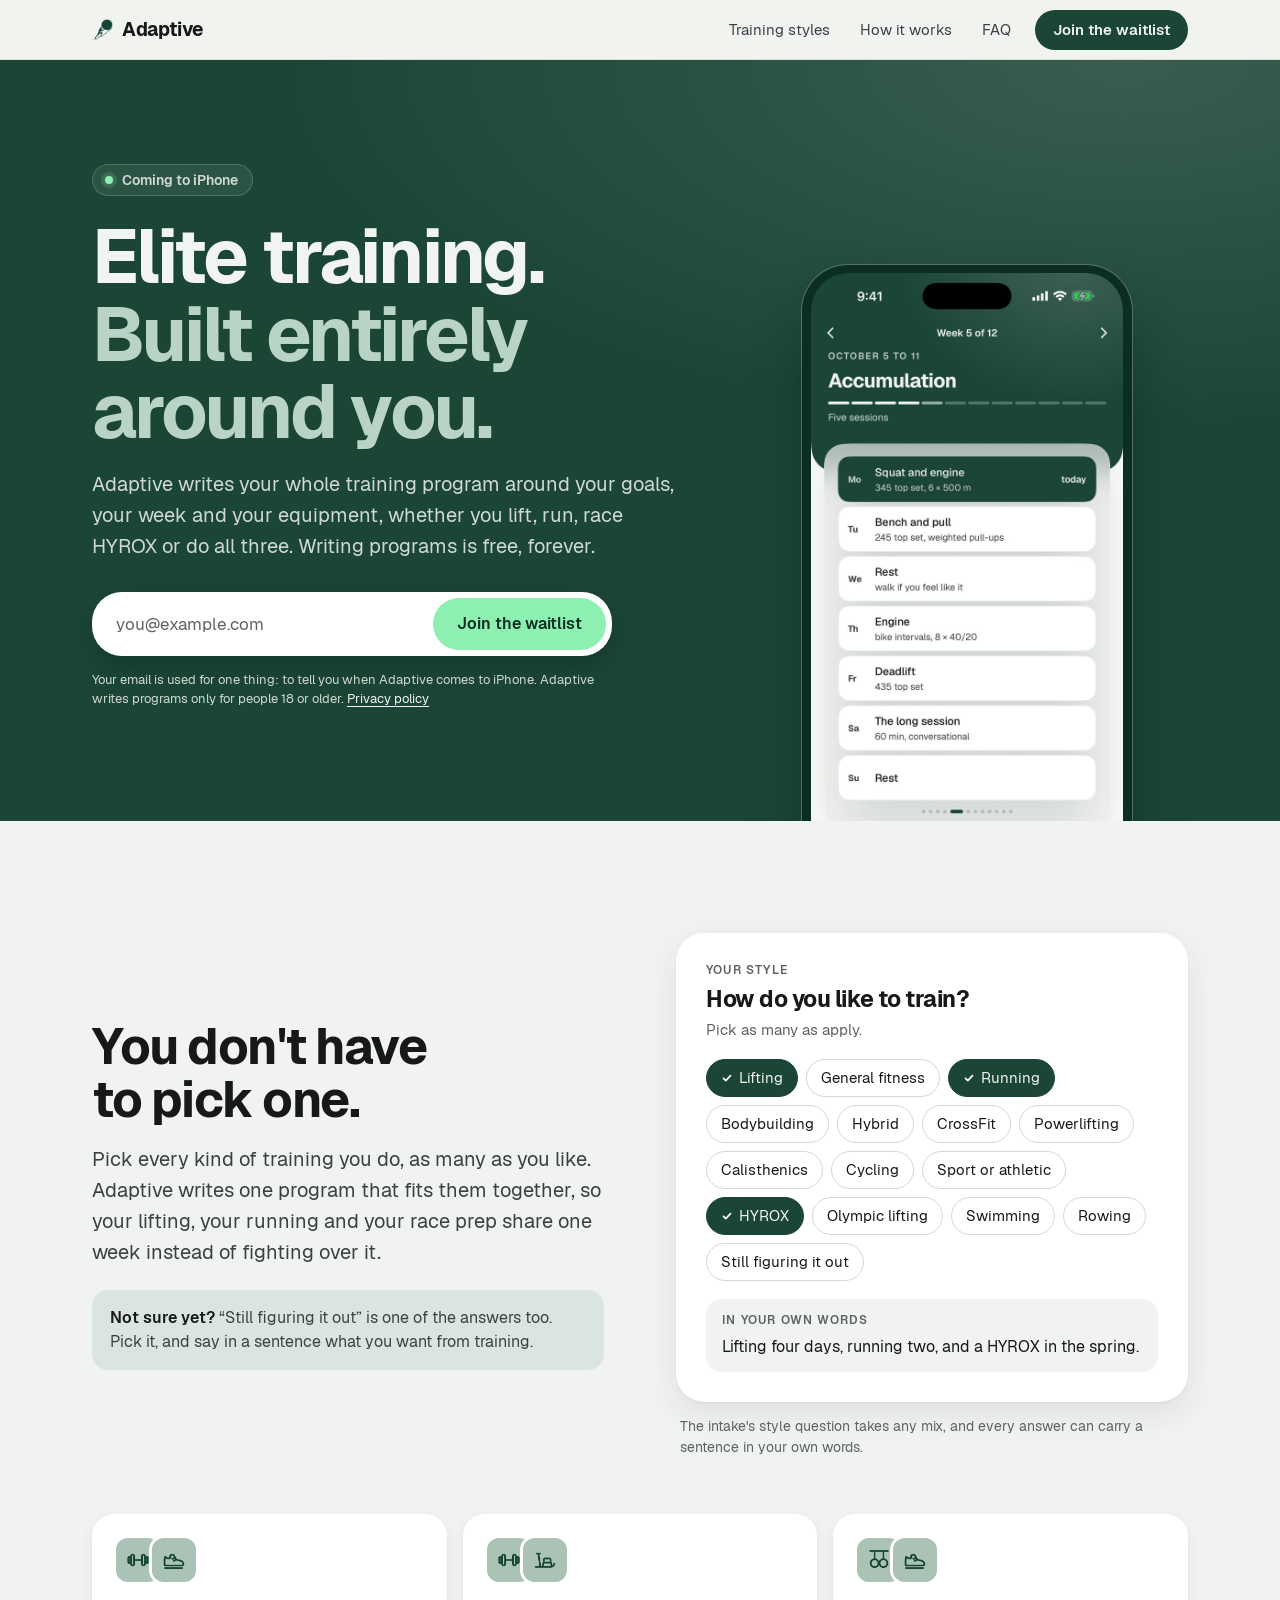
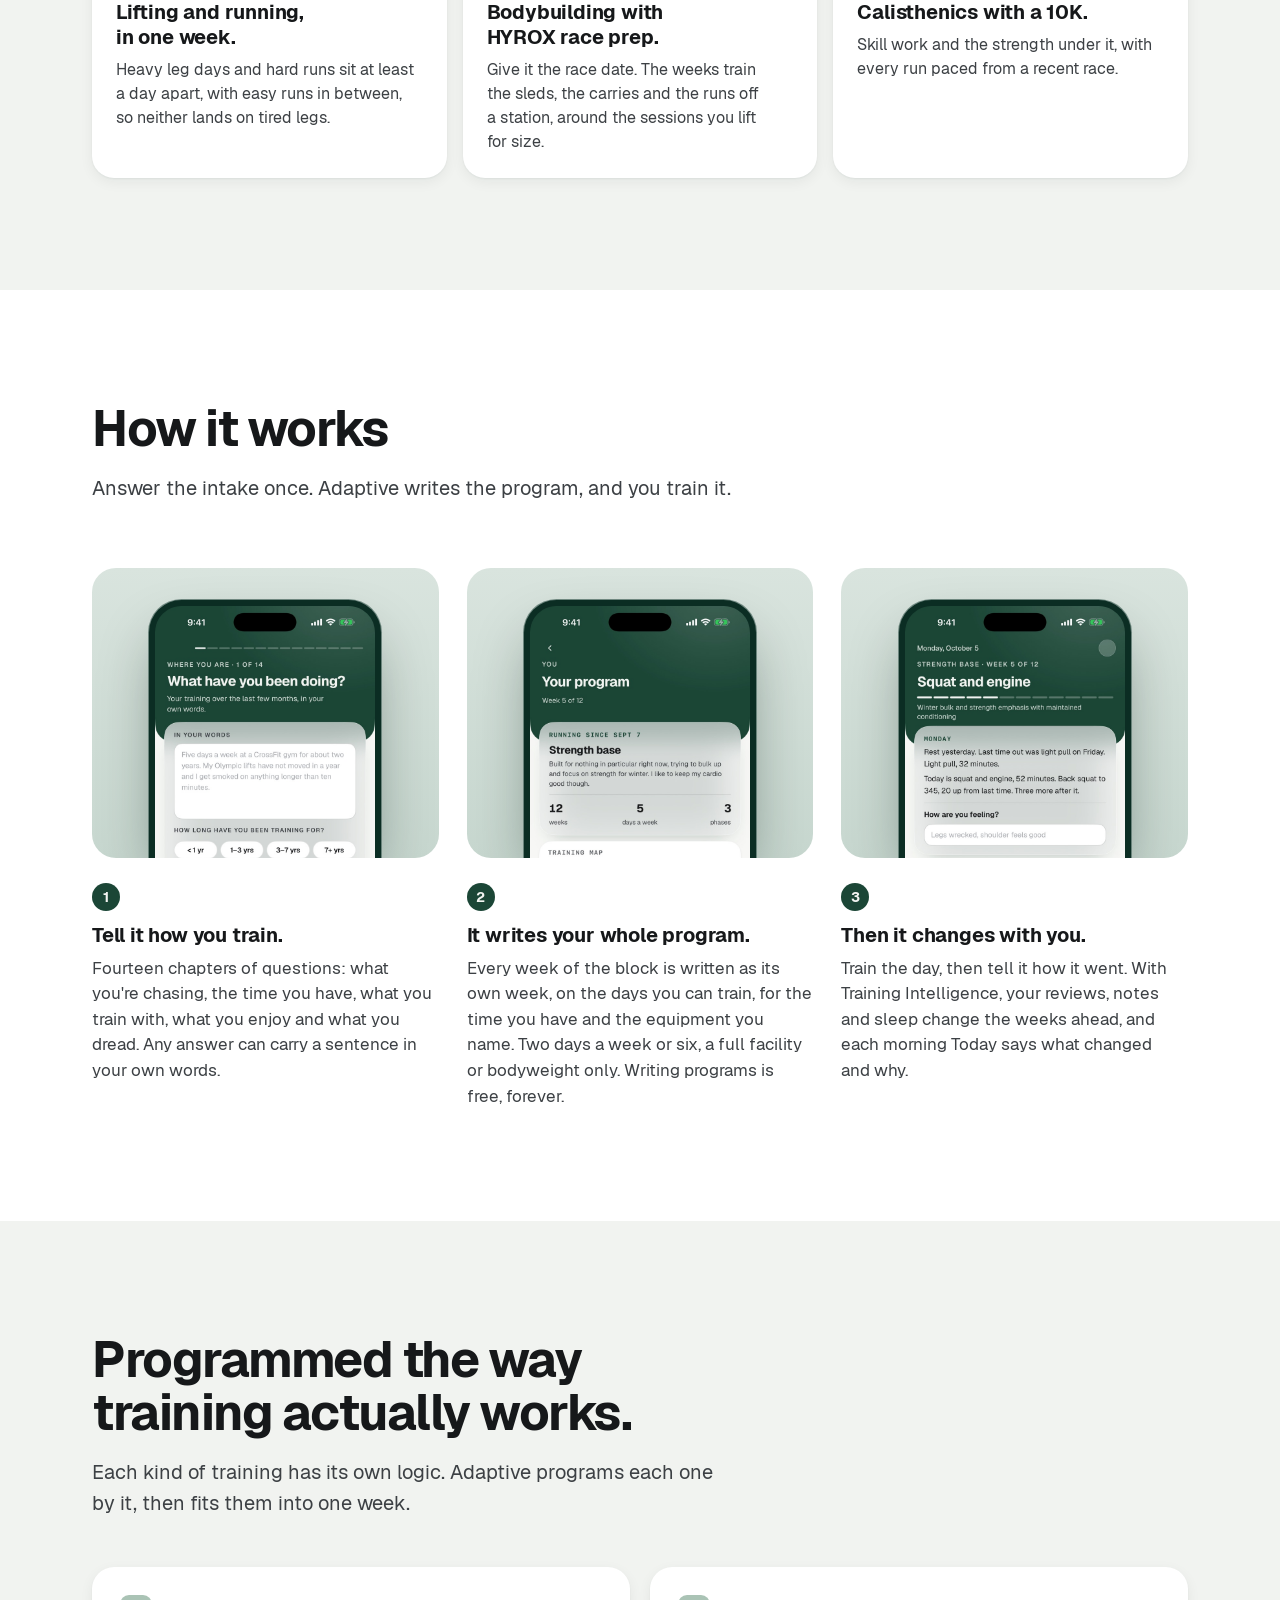
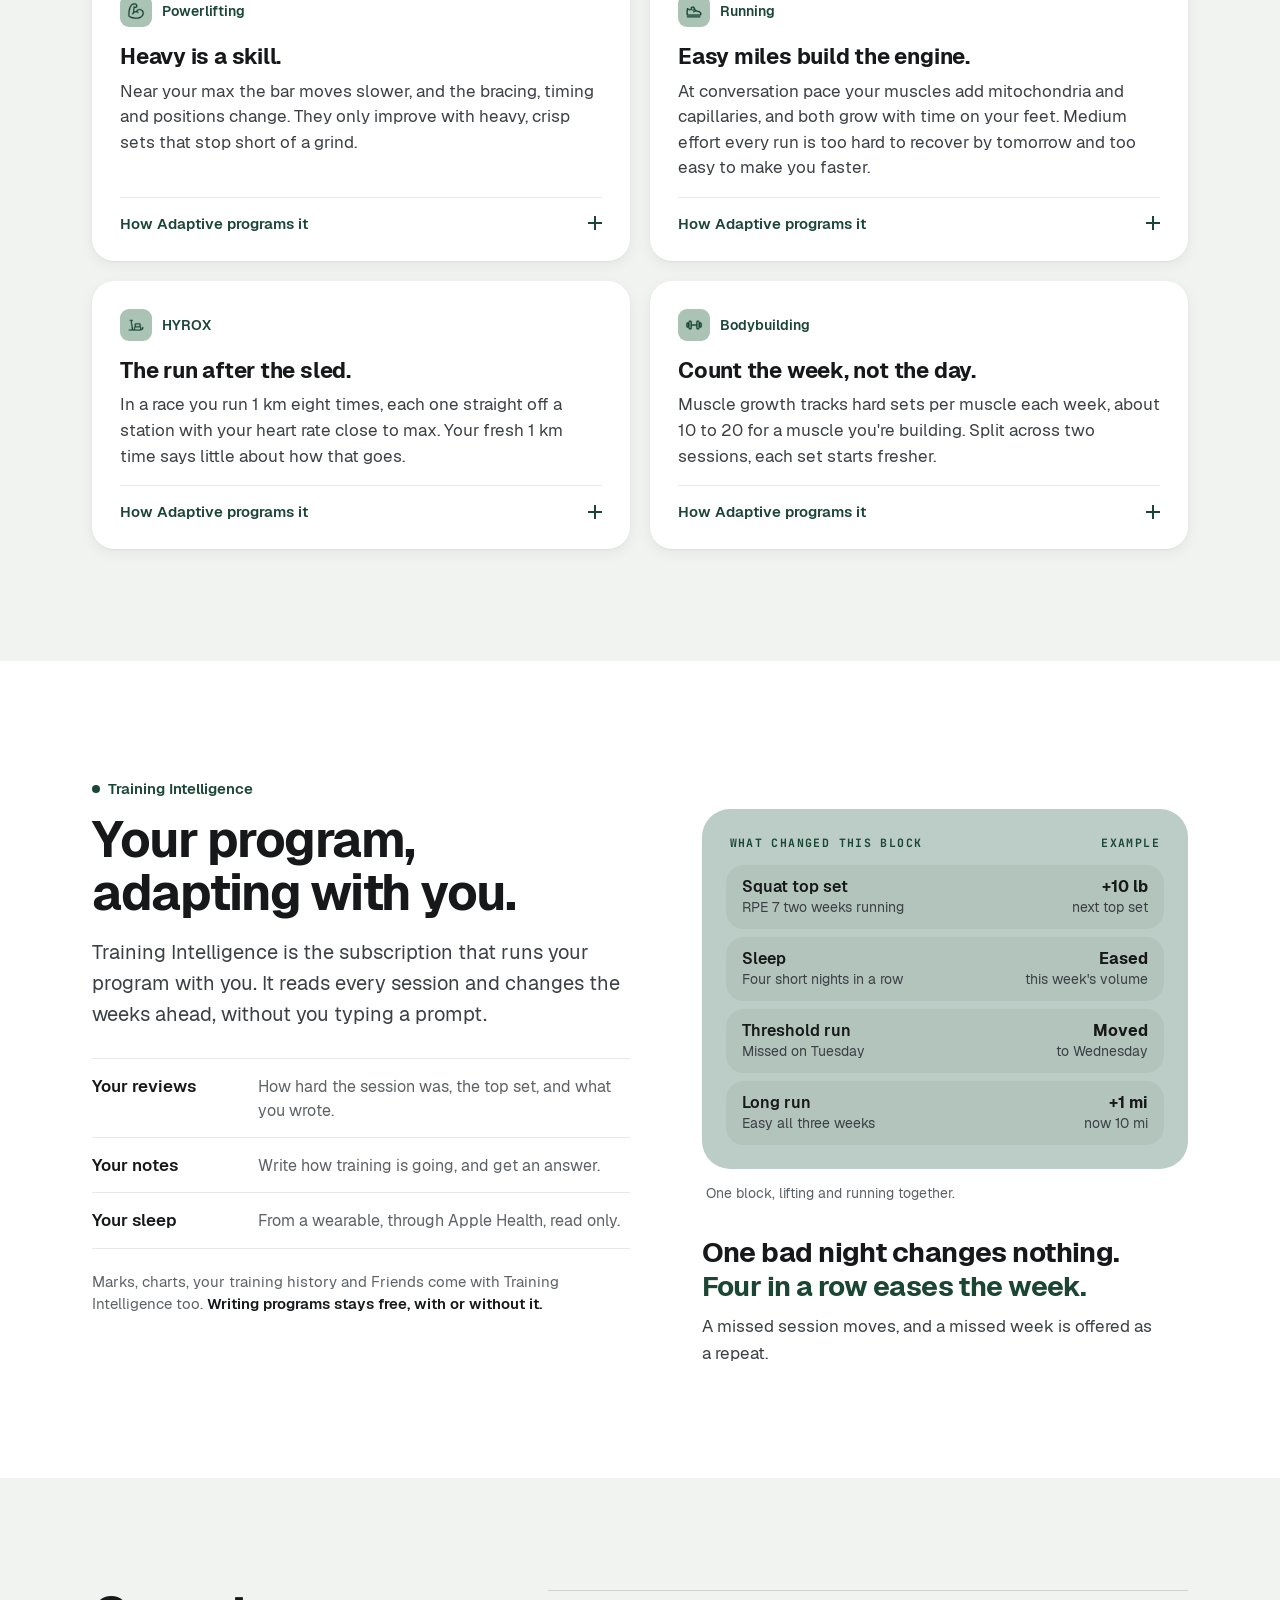
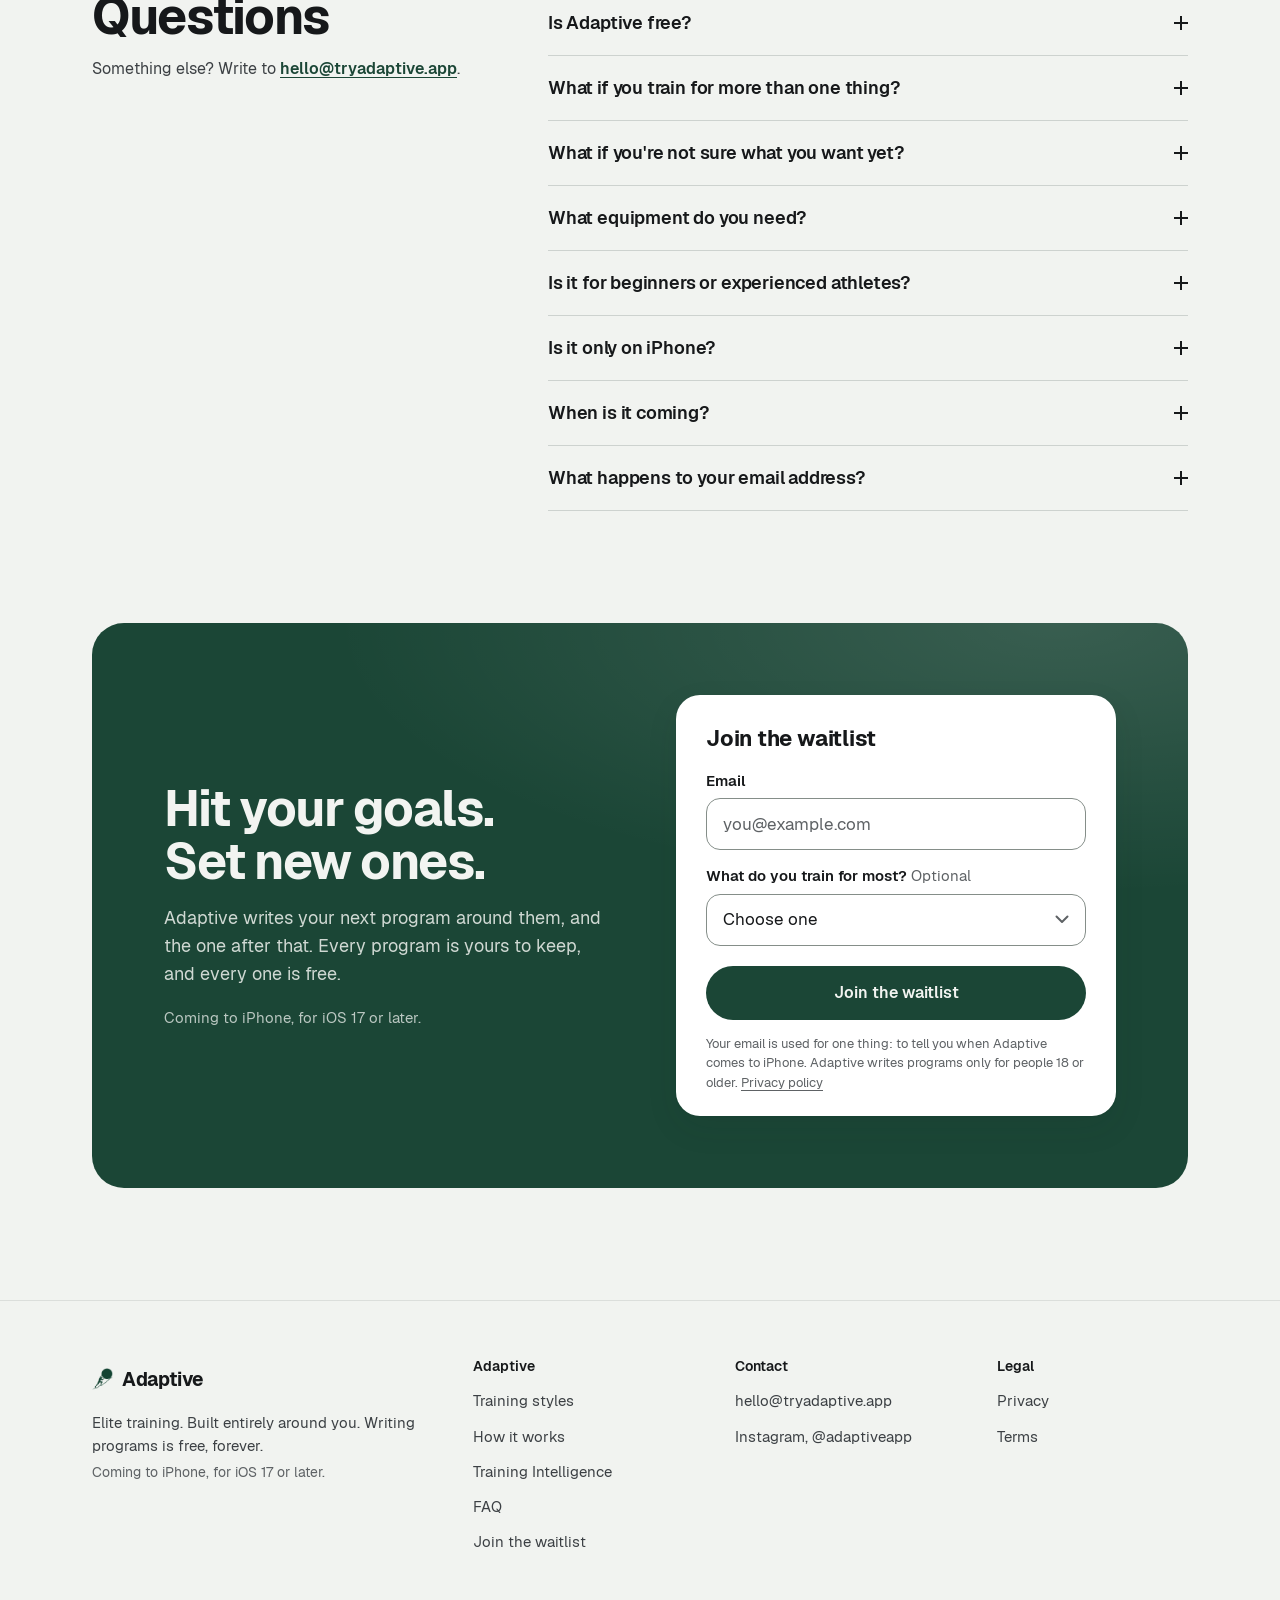
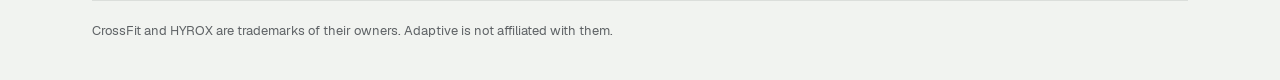
==== commit c1d287d2: "Rebuild from the app repository" ====
--- a/index.html
+++ b/index.html
@@ -116,9 +116,9 @@
 <section class="section faq" id="faq" aria-labelledby="faq-title"><div class="wrap faq-in">
 <div class="faq-head">
 <h2 id="faq-title">Questions</h2>
-<p>Something else? Write to <a href="mailto:max@farmstands.co">max@farmstands.co</a>.</p>
+<p>Something else? Write to <a href="mailto:hello@tryadaptive.app">hello@tryadaptive.app</a>.</p>
 </div>
-<div class="faq-list"><details class="qa"><summary><h3>Is Adaptive free?</h3></summary><div class="qa-body"><p>Writing programs is free, forever: the intake, your first program, a new one whenever you ask, and the one after a block ends.</p><p>Training Intelligence, the part that changes your program as you train, is an optional subscription. Writing programs stays free whether or not you subscribe.</p></div></details><details class="qa"><summary><h3>What if you train for more than one thing?</h3></summary><div class="qa-body"><p>Pick all of them. The intake asks how you like to train and takes as many answers as you like, from lifting and running to HYROX, cycling and swimming.</p><p>Adaptive writes one program for the whole mix, with every session placed against the rest of the week.</p></div></details><details class="qa"><summary><h3>What if you&#x27;re not sure what you want yet?</h3></summary><div class="qa-body"><p>Pick “Still figuring it out” and say in a sentence or two what you want from training. Adaptive writes the program from your answers.</p></div></details><details class="qa"><summary><h3>What equipment do you need?</h3></summary><div class="qa-body"><p>Whatever you have. The program is written for the equipment you name, from a full facility down to kettlebells only or bodyweight only.</p></div></details><details class="qa"><summary><h3>Is it for beginners or experienced athletes?</h3></summary><div class="qa-body"><p>Adaptive is for people who already train: strength, hybrid training, running from 5K to the marathon, and HYROX. It also writes programs for older beginners who are new to lifting.</p><p>The intake asks how hard the program should be, starting at gentle. Adaptive writes programs only for people 18 or older.</p></div></details><details class="qa"><summary><h3>Is it only on iPhone?</h3></summary><div class="qa-body"><p>Yes. Adaptive is an iPhone app, for iOS 17 or later.</p></div></details><details class="qa" data-prelaunch><summary><h3>When is it coming?</h3></summary><div class="qa-body"><p>Adaptive is coming to iPhone. Join the waitlist and you will get an email when it does.</p></div></details><details class="qa" data-prelaunch><summary><h3>What happens to your email address?</h3></summary><div class="qa-body"><p>It is used for one thing: to tell you when Adaptive comes to iPhone. The list is kept on Adaptive&#x27;s own server, never sold or shared, and deleted once everyone on it has been told.</p><p>To come off it sooner, email <a href="mailto:max@farmstands.co">max@farmstands.co</a>. The <a href="https://maxcasella.github.io/adaptive-legal/privacy.html#the-waitlist">privacy policy</a> has the details.</p></div></details></div>
+<div class="faq-list"><details class="qa"><summary><h3>Is Adaptive free?</h3></summary><div class="qa-body"><p>Writing programs is free, forever: the intake, your first program, a new one whenever you ask, and the one after a block ends.</p><p>Training Intelligence, the part that changes your program as you train, is an optional subscription. Writing programs stays free whether or not you subscribe.</p></div></details><details class="qa"><summary><h3>What if you train for more than one thing?</h3></summary><div class="qa-body"><p>Pick all of them. The intake asks how you like to train and takes as many answers as you like, from lifting and running to HYROX, cycling and swimming.</p><p>Adaptive writes one program for the whole mix, with every session placed against the rest of the week.</p></div></details><details class="qa"><summary><h3>What if you&#x27;re not sure what you want yet?</h3></summary><div class="qa-body"><p>Pick “Still figuring it out” and say in a sentence or two what you want from training. Adaptive writes the program from your answers.</p></div></details><details class="qa"><summary><h3>What equipment do you need?</h3></summary><div class="qa-body"><p>Whatever you have. The program is written for the equipment you name, from a full facility down to kettlebells only or bodyweight only.</p></div></details><details class="qa"><summary><h3>Is it for beginners or experienced athletes?</h3></summary><div class="qa-body"><p>Adaptive is for people who already train: strength, hybrid training, running from 5K to the marathon, and HYROX. It also writes programs for older beginners who are new to lifting.</p><p>The intake asks how hard the program should be, starting at gentle. Adaptive writes programs only for people 18 or older.</p></div></details><details class="qa"><summary><h3>Is it only on iPhone?</h3></summary><div class="qa-body"><p>Yes. Adaptive is an iPhone app, for iOS 17 or later.</p></div></details><details class="qa" data-prelaunch><summary><h3>When is it coming?</h3></summary><div class="qa-body"><p>Adaptive is coming to iPhone. Join the waitlist and you will get an email when it does.</p></div></details><details class="qa" data-prelaunch><summary><h3>What happens to your email address?</h3></summary><div class="qa-body"><p>It is used for one thing: to tell you when Adaptive comes to iPhone. The list is kept on Adaptive&#x27;s own server, never sold or shared, and deleted once everyone on it has been told.</p><p>To come off it sooner, email <a href="mailto:hello@tryadaptive.app">hello@tryadaptive.app</a>. The <a href="https://maxcasella.github.io/adaptive-legal/privacy.html#the-waitlist">privacy policy</a> has the details.</p></div></details></div>
 </div></section>
 <section class="section join-sec" id="join" aria-labelledby="join-title"><div class="wrap">
 <div class="join-panel">
@@ -152,7 +152,7 @@
 <div class="foot-grid">
 <div class="foot-brand"><a class="brand" href="#top"><img src="assets/logo/adaptive-mark-green.png" width="21" height="22" alt=""><span>Adaptive</span></a><p>Elite training. Built entirely around you. Writing programs is free, forever.</p><p class="coming" data-prelaunch>Coming to iPhone, for iOS 17 or later.</p></div>
 <nav aria-label="Adaptive"><p class="foot-h">Adaptive</p><ul role="list"><li><a href="#range">Training styles</a></li><li><a href="#how">How it works</a></li><li><a href="#training-intelligence">Training Intelligence</a></li><li><a href="#faq">FAQ</a></li><li><a data-cta href="waitlist/">Join the waitlist</a></li></ul></nav>
-<div><p class="foot-h">Contact</p><ul role="list"><li><a href="mailto:max@farmstands.co">max@farmstands.co</a></li><li><a href="https://www.instagram.com/adaptiveapp/">Instagram, @adaptiveapp</a></li></ul></div>
+<div><p class="foot-h">Contact</p><ul role="list"><li><a href="mailto:hello@tryadaptive.app">hello@tryadaptive.app</a></li><li><a href="https://www.instagram.com/adaptiveapp/">Instagram, @adaptiveapp</a></li></ul></div>
 <nav aria-label="Legal"><p class="foot-h">Legal</p><ul role="list"><li><a href="https://maxcasella.github.io/adaptive-legal/privacy.html">Privacy</a></li><li><a href="https://maxcasella.github.io/adaptive-legal/terms.html">Terms</a></li></ul></nav>
 </div>
 <p class="tm">CrossFit and HYROX are trademarks of their owners. Adaptive is not affiliated with them.</p>
